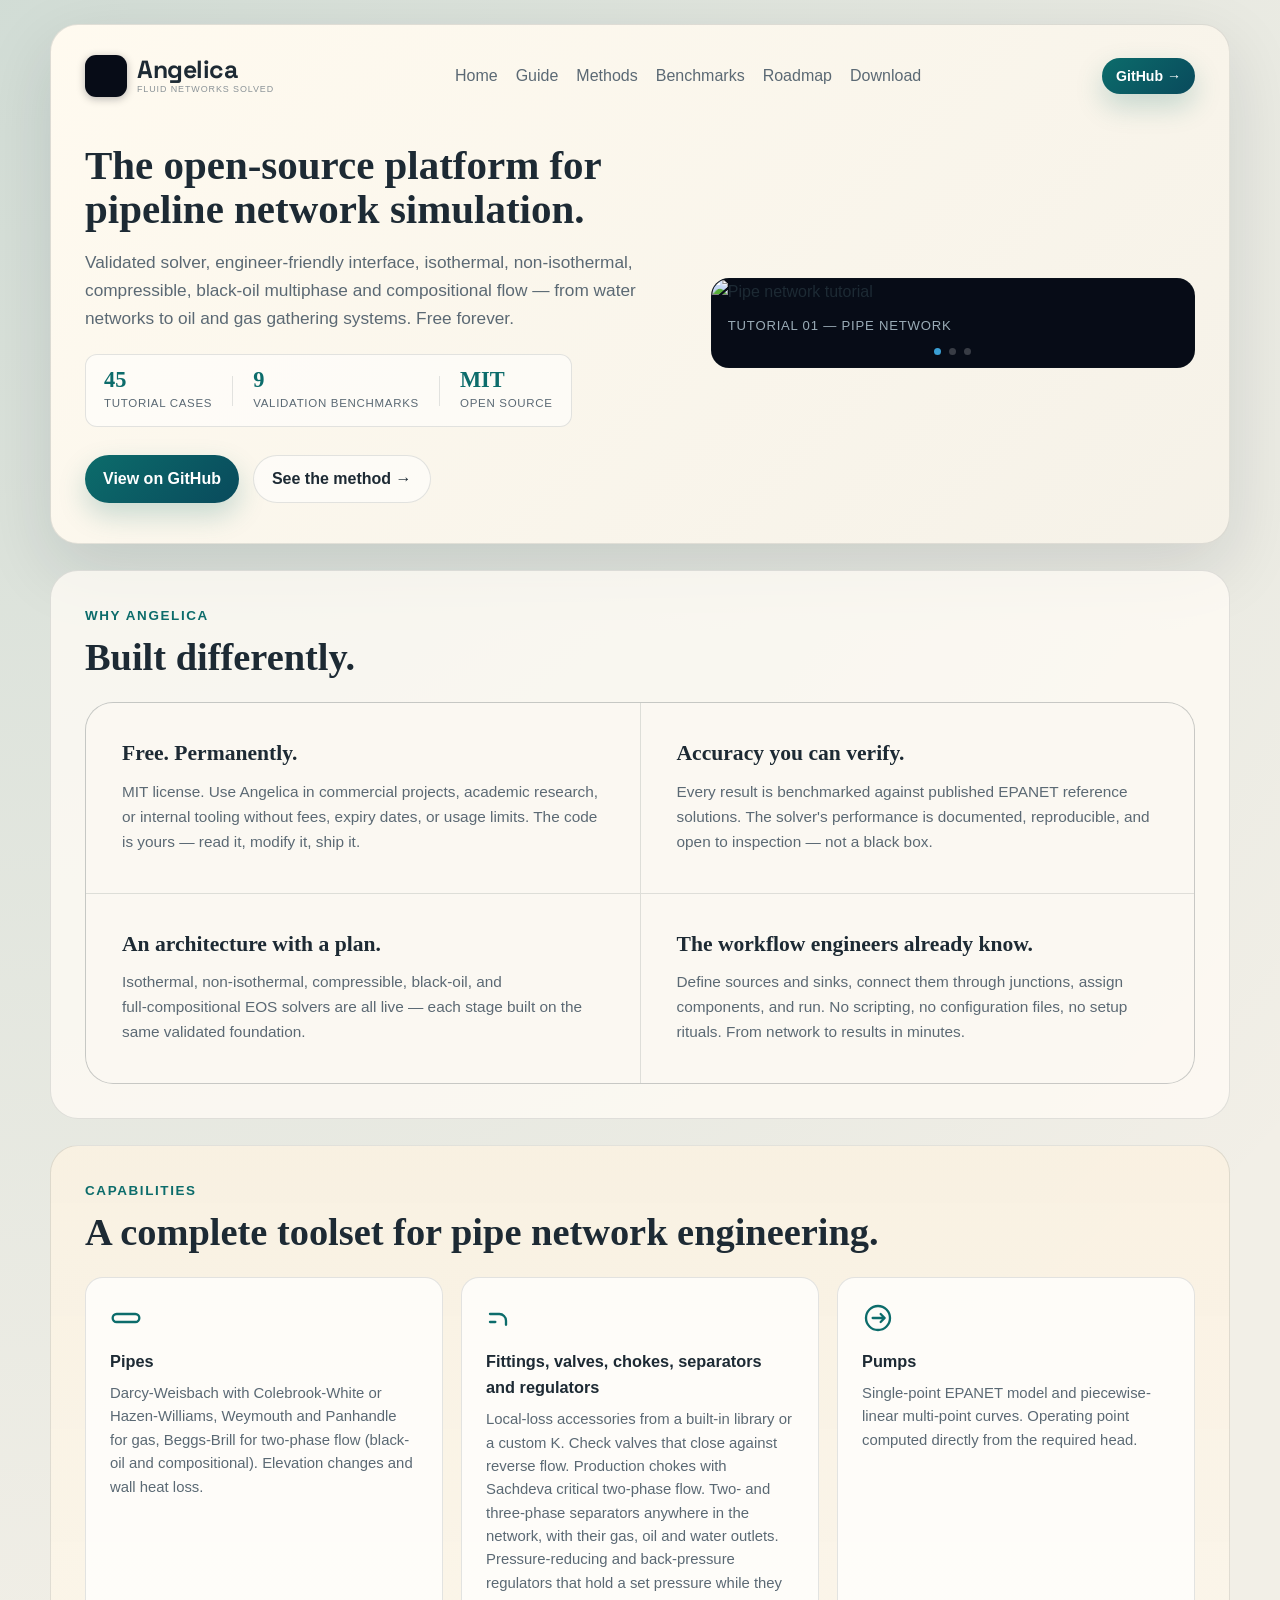
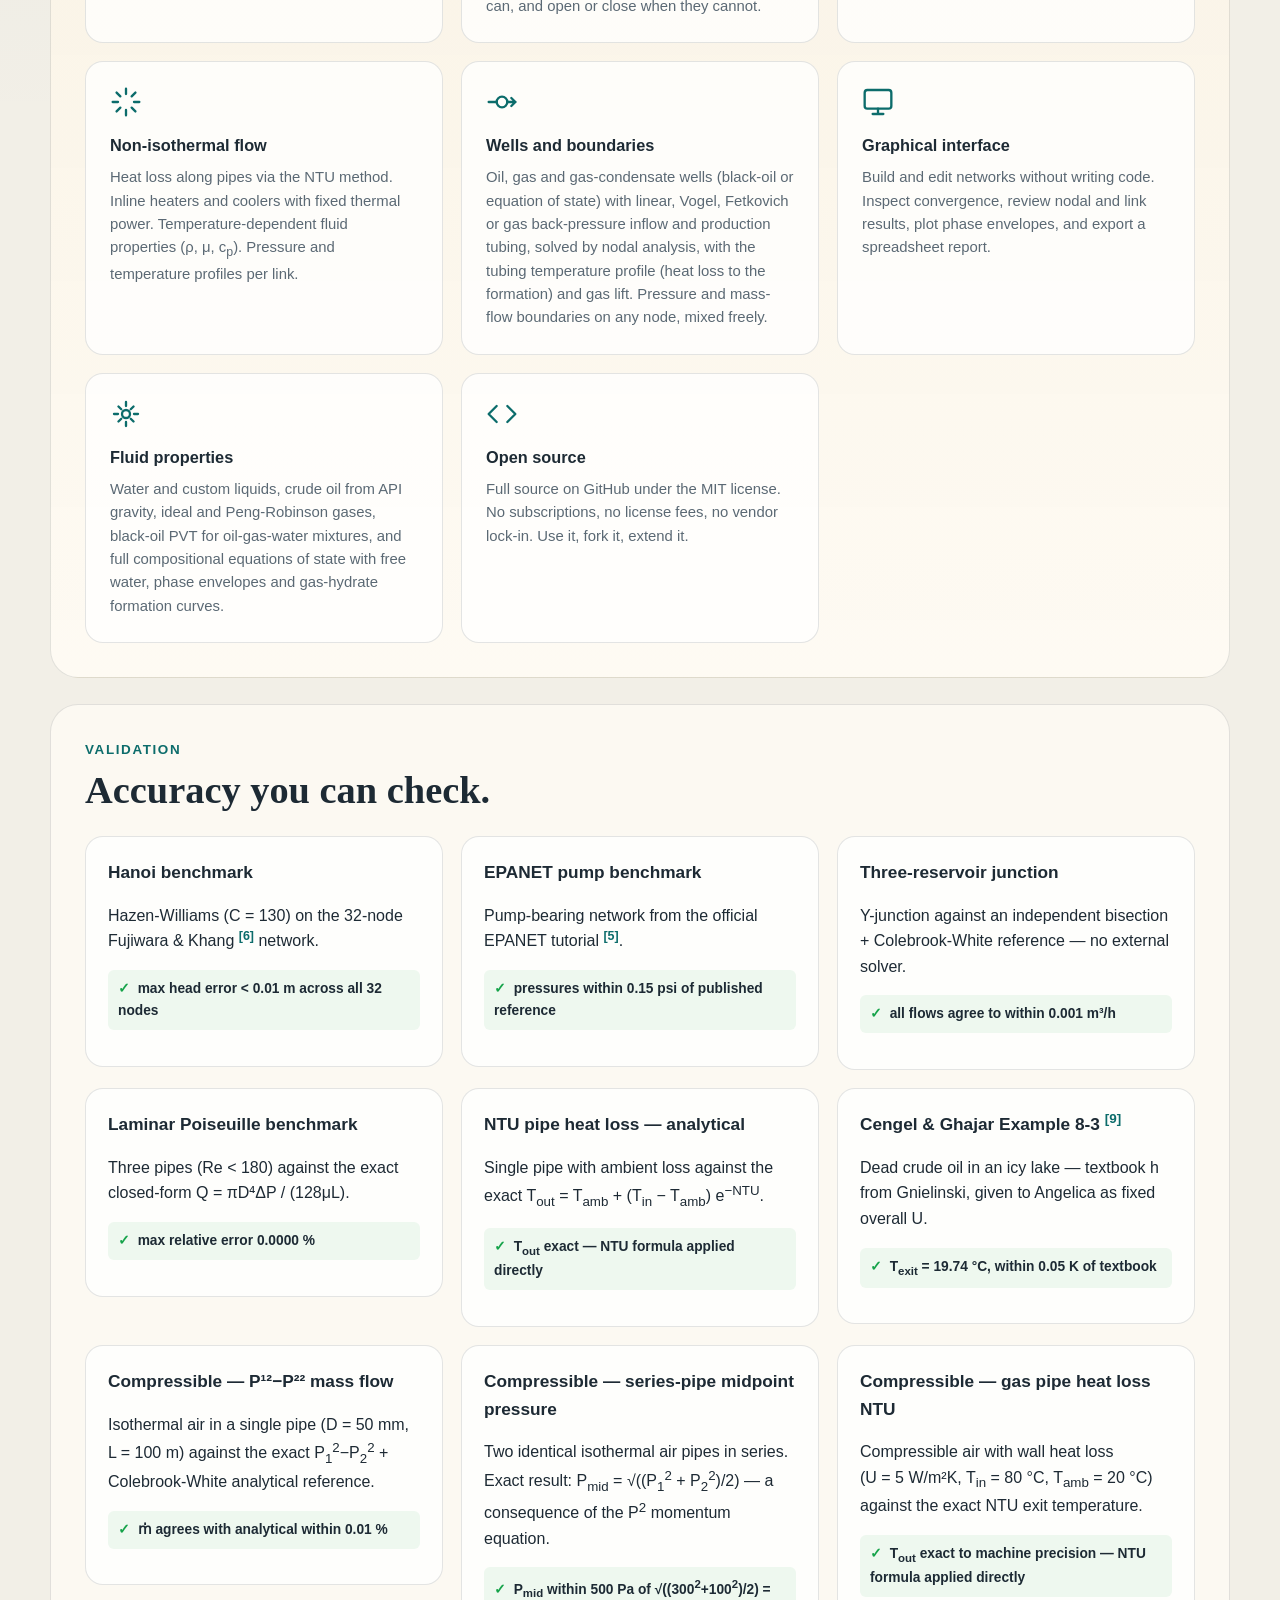
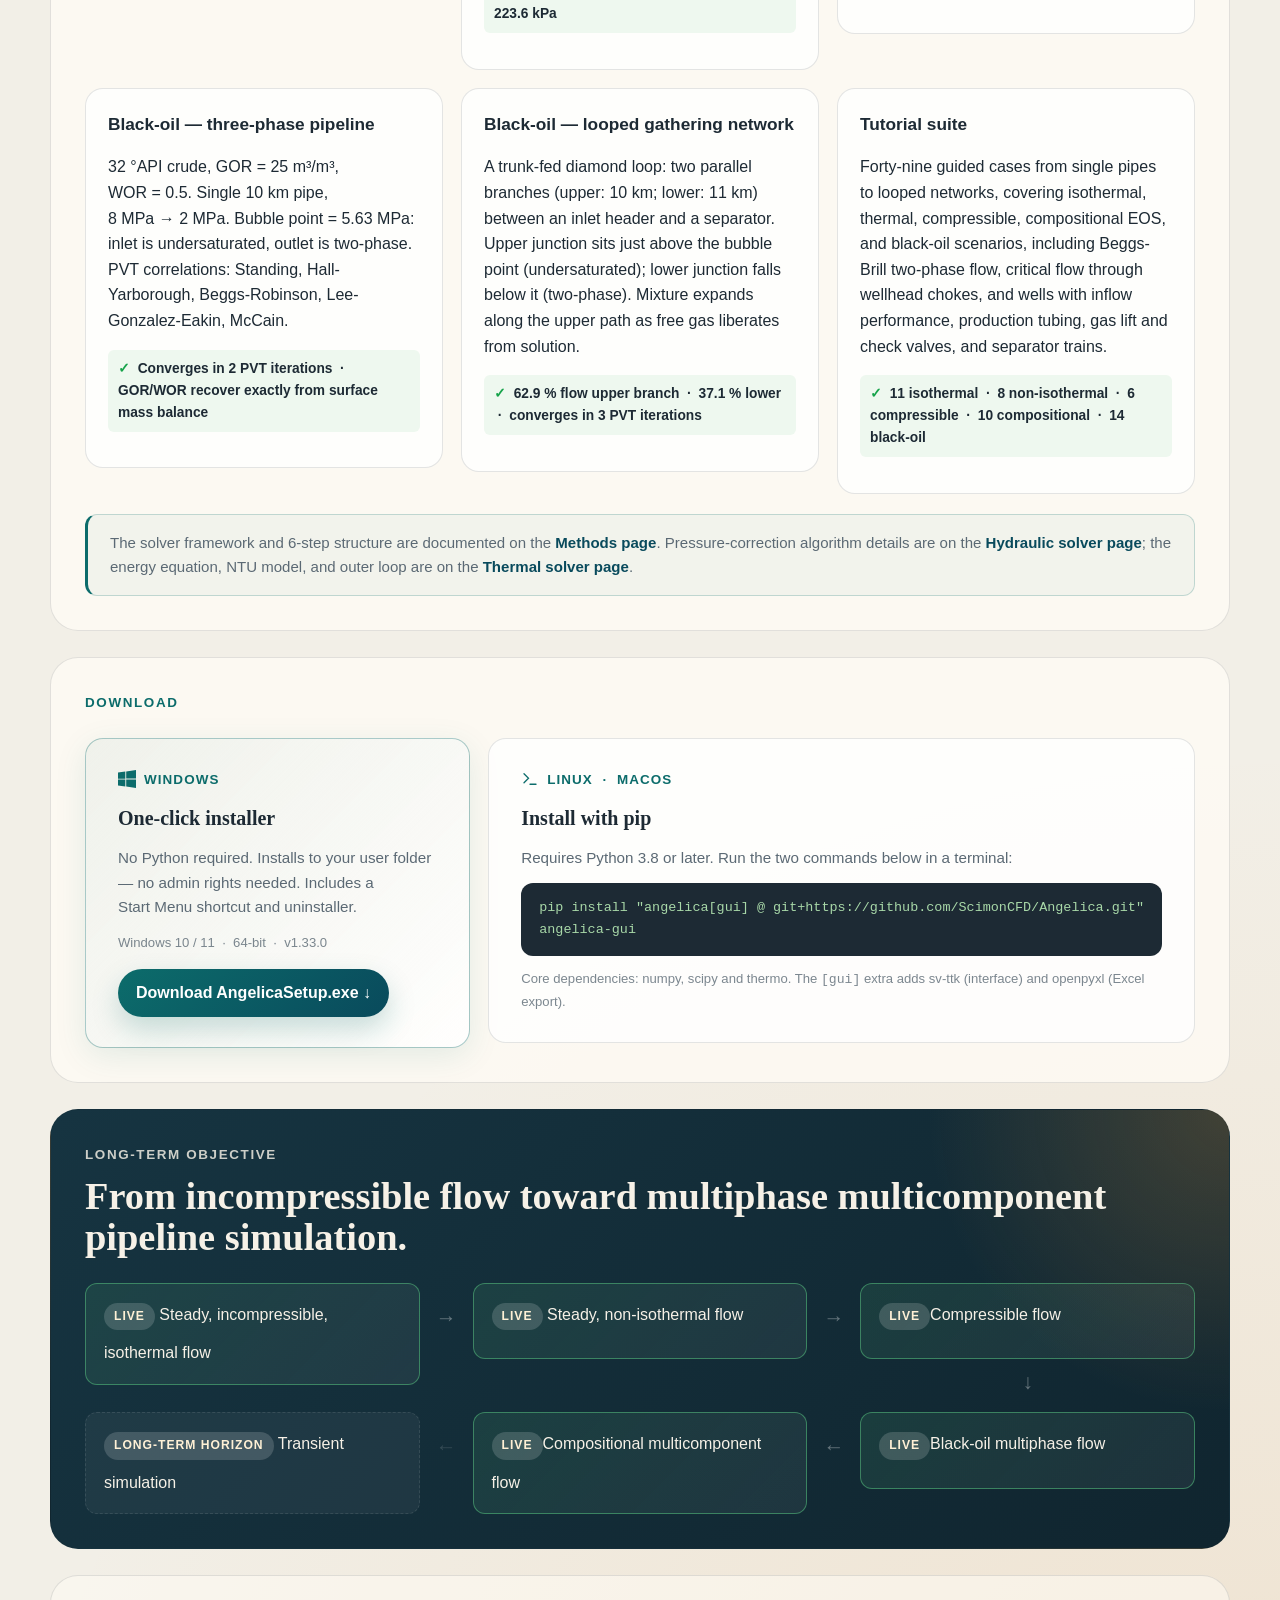
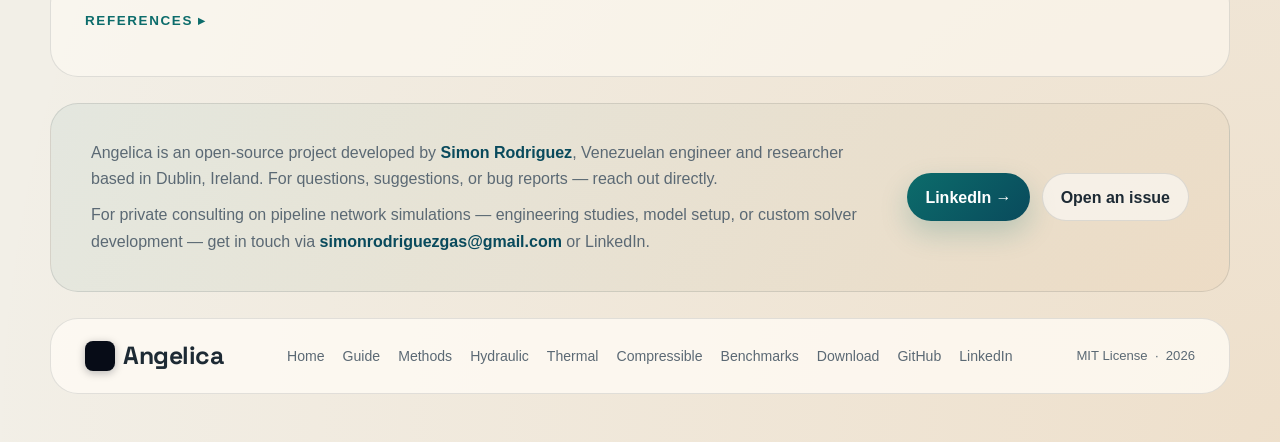
==== index.html @ 230f6773 "v1.33.0: line sizing and calibration factors in the guide; version" ====
<!DOCTYPE html>
<html lang="en">
  <head>
    <meta charset="UTF-8" />
    <meta name="viewport" content="width=device-width, initial-scale=1.0" />
    <title>Angelica — Pipeline Network Simulation</title>
    <meta
      name="description"
      content="Angelica is an open-source platform for pipeline network simulation. Isothermal, non-isothermal, compressible, black-oil, and compositional EOS solvers. Validated against analytical benchmarks. MIT licensed."
    />
    <meta property="og:type"        content="website" />
    <meta property="og:title"       content="Angelica — Pipeline Network Simulation" />
    <meta property="og:description" content="The open-source platform for pipeline network simulation. Validated solver, graphical interface, MIT licensed. No subscriptions. No lock-in." />
    <meta property="og:url"         content="https://scimonCFD.github.io/Angelica_website/" />
    <meta name="twitter:card"       content="summary_large_image" />
    <meta property="og:image"       content="https://scimonCFD.github.io/Angelica_website/assets/slide_pipe.svg" />
    <link rel="preconnect" href="https://fonts.googleapis.com" />
    <link rel="preconnect" href="https://fonts.gstatic.com" crossorigin />
    <link href="https://fonts.googleapis.com/css2?family=Space+Grotesk:wght@700&display=swap" rel="stylesheet" />
    <link rel="canonical" href="https://scimonCFD.github.io/Angelica_website/" />
    <link rel="stylesheet" href="styles.css?v=17" />
    <link rel="icon" href="assets/logomark.svg" type="image/svg+xml" />
    <script type="application/ld+json">
    {
      "@context": "https://schema.org",
      "@type": "SoftwareApplication",
      "name": "Angelica",
      "description": "Open-source platform for steady pipe network simulation. Isothermal, non-isothermal, compressible, black-oil, and compositional EOS solvers. Graphical interface, validated against analytical benchmarks, MIT licensed.",
      "url": "https://scimonCFD.github.io/Angelica_website/",
      "downloadUrl": "https://github.com/ScimonCFD/Angelica/releases/latest",
      "applicationCategory": "EngineeringApplication",
      "operatingSystem": "Windows, Linux, macOS",
      "softwareVersion": "1.33.0",
      "license": "https://opensource.org/licenses/MIT",
      "author": {
        "@type": "Person",
        "name": "Simon Rodriguez",
        "url": "https://www.linkedin.com/in/simonrodriguezl"
      }
    }
    </script>
  </head>
  <body>
    <div class="page-shell">

      <header class="hero">
        <nav class="topbar">
          <a class="brand" href="#">
            <span class="brand-icon">
              <img src="assets/logomark.svg" alt="" class="brand-mark" />
            </span>
            <span class="brand-lockup">
              <span class="brand-name">Angelica</span>
              <span class="brand-tagline">Fluid networks solved</span>
            </span>
          </a>
          <div class="toplinks">
            <a href="index.html">Home</a>
            <a href="guide.html">Guide</a>
            <a href="methods.html">Methods</a>
            <a href="#benchmarks">Benchmarks</a>
            <a href="#roadmap">Roadmap</a>
            <a href="#download">Download</a>
          </div>
          <a class="button primary small" href="https://github.com/ScimonCFD/Angelica" target="_blank" rel="noreferrer">GitHub &rarr;</a>
        </nav>

        <div class="hero-grid">
          <div class="hero-copy">
            <h1>The open&#8209;source platform for pipeline network simulation.</h1>
            <p class="hero-text">
              Validated solver, engineer&#8209;friendly interface, isothermal,
              non&#8209;isothermal, compressible, black&#8209;oil multiphase and
              compositional flow — from water networks to oil and gas gathering
              systems. Free forever.
            </p>

            <div class="stat-row">
              <div class="stat">
                <span class="stat-value">45</span>
                <span class="stat-label">Tutorial cases</span>
              </div>
              <div class="stat-divider"></div>
              <div class="stat">
                <span class="stat-value">9</span>
                <span class="stat-label">Validation benchmarks</span>
              </div>
              <div class="stat-divider"></div>
              <div class="stat">
                <span class="stat-value">MIT</span>
                <span class="stat-label">Open source</span>
              </div>
            </div>

            <div class="hero-actions">
              <a class="button primary" href="https://github.com/ScimonCFD/Angelica" target="_blank" rel="noreferrer">
                View on GitHub
              </a>
              <a class="button secondary" href="methods.html">See the method &rarr;</a>
            </div>
          </div>

          <div class="hero-panel">
            <div class="slider" id="hero-slider">
              <div class="slide active">
                <img src="assets/slide_pipe.svg" class="slide-img" alt="Pipe network tutorial" />
                <p class="slide-caption">Tutorial 01 &mdash; Pipe network</p>
              </div>
              <div class="slide">
                <img src="assets/slide_hanoi.svg" class="slide-img" alt="Hanoi benchmark" />
                <p class="slide-caption">Benchmark &mdash; Hanoi network (32 nodes)</p>
              </div>
              <div class="slide">
                <img src="assets/slide_pump.svg" class="slide-img" alt="EPANET pump benchmark" />
                <p class="slide-caption">Benchmark &mdash; EPANET pump network</p>
              </div>
              <div class="slider-dots">
                <button class="dot active" data-slide="0"></button>
                <button class="dot" data-slide="1"></button>
                <button class="dot" data-slide="2"></button>
              </div>
            </div>
          </div>
        </div>
      </header>

      <main>

        <!-- WHY ANGELICA -->
        <section id="why" class="section">
          <div class="section-head">
            <p class="eyebrow">Why Angelica</p>
            <h2>Built differently.</h2>
          </div>
          <div class="value-grid">

            <div class="value-card">
              <h3>Free. Permanently.</h3>
              <p>MIT license. Use Angelica in commercial projects, academic research,
                or internal tooling without fees, expiry dates, or usage limits.
                The code is yours — read it, modify it, ship it.</p>
            </div>

            <div class="value-card">
              <h3>Accuracy you can verify.</h3>
              <p>Every result is benchmarked against published EPANET reference
                solutions. The solver's performance is documented, reproducible,
                and open to inspection — not a black box.</p>
            </div>

            <div class="value-card">
              <h3>An architecture with a plan.</h3>
              <p>Isothermal, non&#8209;isothermal, compressible, black&#8209;oil, and
                full&#8209;compositional EOS solvers are all live — each stage built
                on the same validated foundation.</p>
            </div>

            <div class="value-card">
              <h3>The workflow engineers already know.</h3>
              <p>Define sources and sinks, connect them through junctions, assign
                components, and run. No scripting, no configuration files, no
                setup rituals. From network to results in minutes.</p>
            </div>

          </div>
        </section>

        <!-- CAPABILITIES -->
        <section id="capabilities" class="section accent">
          <div class="section-head">
            <p class="eyebrow">Capabilities</p>
            <h2>A complete toolset for pipe network engineering.</h2>
          </div>
          <div class="cap-grid">

            <article class="cap-card">
              <div class="cap-icon">
                <svg viewBox="0 0 24 24" fill="none" stroke="currentColor" stroke-width="1.75" stroke-linecap="round">
                  <rect x="2" y="9" width="20" height="6" rx="3"/>
                </svg>
              </div>
              <h3>Pipes</h3>
              <p>Darcy-Weisbach with Colebrook-White or Hazen-Williams, Weymouth and Panhandle for gas, Beggs-Brill for two-phase flow (black-oil and compositional). Elevation changes and wall heat loss.</p>
            </article>

            <article class="cap-card">
              <div class="cap-icon">
                <svg viewBox="0 0 24 24" fill="none" stroke="currentColor" stroke-width="1.75" stroke-linecap="round">
                  <path d="M3 9h7a5 5 0 0 1 5 5v3"/>
                  <path d="M3 15h4"/>
                </svg>
              </div>
              <h3>Fittings, valves, chokes, separators and regulators</h3>
              <p>Local-loss accessories from a built-in library or a custom K. Check valves that close against reverse flow. Production chokes with Sachdeva critical two-phase flow. Two- and three-phase separators anywhere in the network, with their gas, oil and water outlets. Pressure-reducing and back-pressure regulators that hold a set pressure while they can, and open or close when they cannot.</p>
            </article>

            <article class="cap-card">
              <div class="cap-icon">
                <svg viewBox="0 0 24 24" fill="none" stroke="currentColor" stroke-width="1.75" stroke-linecap="round" stroke-linejoin="round">
                  <circle cx="12" cy="12" r="9"/>
                  <path d="M8 12h8M14 9l3 3-3 3"/>
                </svg>
              </div>
              <h3>Pumps</h3>
              <p>Single-point EPANET model and piecewise-linear multi-point curves. Operating point computed directly from the required head.</p>
            </article>

            <article class="cap-card">
              <div class="cap-icon">
                <svg viewBox="0 0 24 24" fill="none" stroke="currentColor" stroke-width="1.75" stroke-linecap="round" stroke-linejoin="round">
                  <path d="M12 2v4M12 18v4M4.93 4.93l2.83 2.83M16.24 16.24l2.83 2.83M2 12h4M18 12h4M4.93 19.07l2.83-2.83M16.24 7.76l2.83-2.83"/>
                </svg>
              </div>
              <h3>Non-isothermal flow</h3>
              <p>Heat loss along pipes via the NTU method. Inline heaters and coolers with fixed thermal power. Temperature-dependent fluid properties (ρ, μ, c<sub>p</sub>). Pressure and temperature profiles per link.</p>
            </article>

            <article class="cap-card">
              <div class="cap-icon">
                <svg viewBox="0 0 24 24" fill="none" stroke="currentColor" stroke-width="1.75" stroke-linecap="round">
                  <circle cx="12" cy="12" r="4"/>
                  <path d="M2 12h6M16 12h6M19 9l3 3-3 3"/>
                </svg>
              </div>
              <h3>Wells and boundaries</h3>
              <p>Oil, gas and gas-condensate wells (black-oil or equation of state) with linear, Vogel, Fetkovich or gas back-pressure inflow and production tubing, solved by nodal analysis, with the tubing temperature profile (heat loss to the formation) and gas lift. Pressure and mass-flow boundaries on any node, mixed freely.</p>
            </article>

            <article class="cap-card">
              <div class="cap-icon">
                <svg viewBox="0 0 24 24" fill="none" stroke="currentColor" stroke-width="1.75" stroke-linecap="round">
                  <rect x="2" y="3" width="20" height="14" rx="2"/>
                  <path d="M8 21h8M12 17v4"/>
                </svg>
              </div>
              <h3>Graphical interface</h3>
              <p>Build and edit networks without writing code. Inspect convergence, review nodal and link results, plot phase envelopes, and export a spreadsheet report.</p>
            </article>

            <article class="cap-card">
              <div class="cap-icon">
                <svg viewBox="0 0 24 24" fill="none" stroke="currentColor" stroke-width="1.75" stroke-linecap="round" stroke-linejoin="round">
                  <circle cx="12" cy="12" r="3"/>
                  <path d="M3 12h3M18 12h3M12 3v3M12 18v3"/>
                  <path d="M6.34 6.34l2.12 2.12M15.54 15.54l2.12 2.12M6.34 17.66l2.12-2.12M15.54 8.46l2.12-2.12"/>
                </svg>
              </div>
              <h3>Fluid properties</h3>
              <p>Water and custom liquids, crude oil from API gravity, ideal and Peng-Robinson gases, black-oil PVT for oil-gas-water mixtures, and full compositional equations of state with free water, phase envelopes and gas-hydrate formation curves.</p>
            </article>

            <article class="cap-card">
              <div class="cap-icon">
                <svg viewBox="0 0 24 24" fill="none" stroke="currentColor" stroke-width="1.75" stroke-linecap="round" stroke-linejoin="round">
                  <polyline points="16 18 22 12 16 6"/>
                  <polyline points="8 6 2 12 8 18"/>
                </svg>
              </div>
              <h3>Open source</h3>
              <p>Full source on GitHub under the MIT license. No subscriptions, no license fees, no vendor lock-in. Use it, fork it, extend it.</p>
            </article>

          </div>
        </section>

        <!-- BENCHMARKS -->
        <section id="benchmarks" class="section">
          <div class="section-head">
            <p class="eyebrow">Validation</p>
            <h2>Accuracy you can check.</h2>
          </div>
          <div class="cards">
            <article class="info-card">
              <h3>Hanoi benchmark</h3>
              <p>Hazen-Williams (C&nbsp;=&nbsp;130) on the 32-node Fujiwara &amp; Khang <a href="#ref-6" class="cite">[6]</a> network.</p>
              <p class="bench-result">max head error &lt; 0.01 m across all 32 nodes</p>
            </article>
            <article class="info-card">
              <h3>EPANET pump benchmark</h3>
              <p>Pump-bearing network from the official EPANET tutorial <a href="#ref-5" class="cite">[5]</a>.</p>
              <p class="bench-result">pressures within 0.15 psi of published reference</p>
            </article>
            <article class="info-card">
              <h3>Three-reservoir junction</h3>
              <p>Y-junction against an independent bisection + Colebrook-White reference — no external solver.</p>
              <p class="bench-result">all flows agree to within 0.001 m&sup3;/h</p>
            </article>
            <article class="info-card">
              <h3>Laminar Poiseuille benchmark</h3>
              <p>Three pipes (Re &lt; 180) against the exact closed-form Q = &pi;D&#8308;&Delta;P / (128&mu;L).</p>
              <p class="bench-result">max relative error 0.0000 %</p>
            </article>
            <article class="info-card">
              <h3>NTU pipe heat loss &mdash; analytical</h3>
              <p>Single pipe with ambient loss against the exact T<sub>out</sub> = T<sub>amb</sub> + (T<sub>in</sub> &minus; T<sub>amb</sub>) e<sup>&minus;NTU</sup>.</p>
              <p class="bench-result">T<sub>out</sub> exact &mdash; NTU formula applied directly</p>
            </article>
            <article class="info-card">
              <h3>Cengel &amp; Ghajar Example 8-3 <a href="#ref-9" class="cite">[9]</a></h3>
              <p>Dead crude oil in an icy lake — textbook h from Gnielinski, given to Angelica as fixed overall U.</p>
              <p class="bench-result">T<sub>exit</sub> = 19.74 &deg;C, within 0.05 K of textbook</p>
            </article>
            <article class="info-card">
              <h3>Compressible &mdash; P&sup1;&sup2;&minus;P&sup2;&sup2; mass flow</h3>
              <p>Isothermal air in a single pipe (D&nbsp;=&nbsp;50&nbsp;mm, L&nbsp;=&nbsp;100&nbsp;m) against the exact P<sub>1</sub><sup>2</sup>&minus;P<sub>2</sub><sup>2</sup> + Colebrook-White analytical reference.</p>
              <p class="bench-result">ṁ agrees with analytical within 0.01 %</p>
            </article>
            <article class="info-card">
              <h3>Compressible &mdash; series-pipe midpoint pressure</h3>
              <p>Two identical isothermal air pipes in series. Exact result: P<sub>mid</sub>&nbsp;=&nbsp;&radic;((P<sub>1</sub><sup>2</sup>&nbsp;+&nbsp;P<sub>2</sub><sup>2</sup>)/2) — a consequence of the P<sup>2</sup> momentum equation.</p>
              <p class="bench-result">P<sub>mid</sub> within 500 Pa of &radic;((300<sup>2</sup>+100<sup>2</sup>)/2) = 223.6&nbsp;kPa</p>
            </article>
            <article class="info-card">
              <h3>Compressible &mdash; gas pipe heat loss NTU</h3>
              <p>Compressible air with wall heat loss (U&nbsp;=&nbsp;5&nbsp;W/m&sup2;K, T<sub>in</sub>&nbsp;=&nbsp;80&nbsp;&deg;C, T<sub>amb</sub>&nbsp;=&nbsp;20&nbsp;&deg;C) against the exact NTU exit temperature.</p>
              <p class="bench-result">T<sub>out</sub> exact to machine precision &mdash; NTU formula applied directly</p>
            </article>
            <article class="info-card">
              <h3>Black-oil &mdash; three-phase pipeline</h3>
              <p>32&nbsp;&deg;API crude, GOR&nbsp;=&nbsp;25&nbsp;m&sup3;/m&sup3;, WOR&nbsp;=&nbsp;0.5. Single 10&nbsp;km pipe, 8&nbsp;MPa&nbsp;&rarr;&nbsp;2&nbsp;MPa.
                Bubble point&nbsp;=&nbsp;5.63&nbsp;MPa: inlet is undersaturated, outlet is two-phase.
                PVT correlations: Standing, Hall-Yarborough, Beggs-Robinson, Lee-Gonzalez-Eakin, McCain.</p>
              <p class="bench-result">Converges in 2 PVT iterations &nbsp;&middot;&nbsp; GOR/WOR recover exactly from surface mass balance</p>
            </article>
            <article class="info-card">
              <h3>Black-oil &mdash; looped gathering network</h3>
              <p>A trunk-fed diamond loop: two parallel branches (upper: 10&nbsp;km; lower: 11&nbsp;km) between an inlet header and a separator.
                Upper junction sits just above the bubble point (undersaturated);
                lower junction falls below it (two-phase). Mixture expands along the upper path
                as free gas liberates from solution.</p>
              <p class="bench-result">62.9&nbsp;% flow upper branch &nbsp;&middot;&nbsp; 37.1&nbsp;% lower &nbsp;&middot;&nbsp; converges in 3 PVT iterations</p>
            </article>
            <article class="info-card">
              <h3>Tutorial suite</h3>
              <p>Forty-nine guided cases from single pipes to looped networks, covering isothermal, thermal, compressible, compositional EOS, and black-oil scenarios, including Beggs-Brill two-phase flow, critical flow through wellhead chokes, and wells with inflow performance, production tubing, gas lift and check valves, and separator trains.</p>
              <p class="bench-result">11 isothermal &nbsp;&middot;&nbsp; 8 non-isothermal &nbsp;&middot;&nbsp; 6 compressible &nbsp;&middot;&nbsp; 10 compositional &nbsp;&middot;&nbsp; 14 black-oil</p>
            </article>
          </div>
          <div class="methods-callout">
            <p>The solver framework and 6-step structure are documented on the <a href="methods.html">Methods page</a>.
              Pressure-correction algorithm details are on the <a href="hydraulic.html">Hydraulic solver page</a>;
              the energy equation, NTU model, and outer loop are on the <a href="thermal.html">Thermal solver page</a>.</p>
          </div>
        </section>

        <!-- DOWNLOAD -->
        <section id="download" class="section">
          <div class="section-head">
            <p class="eyebrow">Download</p>
          </div>
          <div class="download-grid">

            <div class="download-card download-card--featured">
              <div class="download-os-label">
                <svg class="download-os-icon" viewBox="0 0 24 24" fill="currentColor" aria-hidden="true">
                  <path d="M0 3.449L9.75 2.1v9.451H0m10.949-9.602L24 0v11.4H10.949M0 12.6h9.75v9.451L0 20.699M10.949 12.6H24V24l-13.051-1.85"/>
                </svg>
                Windows
              </div>
              <h3>One-click installer</h3>
              <p>No Python required. Installs to your user folder — no admin rights needed. Includes a Start&nbsp;Menu shortcut and uninstaller.</p>
              <p class="download-meta">Windows 10 / 11 &nbsp;&middot;&nbsp; 64-bit &nbsp;&middot;&nbsp; v1.33.0</p>
              <a class="button primary download-btn"
                 href="https://github.com/ScimonCFD/Angelica/releases/latest/download/AngelicaSetup.exe"
                 target="_blank" rel="noreferrer">
                Download AngelicaSetup.exe &darr;
              </a>
            </div>

            <div class="download-card">
              <div class="download-os-label">
                <svg class="download-os-icon" viewBox="0 0 24 24" fill="none" stroke="currentColor" stroke-width="1.75" stroke-linecap="round" aria-hidden="true">
                  <polyline points="4 17 10 11 4 5"/>
                  <line x1="12" y1="19" x2="20" y2="19"/>
                </svg>
                Linux &nbsp;&middot;&nbsp; macOS
              </div>
              <h3>Install with pip</h3>
              <p>Requires Python&nbsp;3.8 or later. Run the two commands below in a terminal:</p>
              <pre class="download-code">pip install "angelica[gui] @ git+https://github.com/ScimonCFD/Angelica.git"
angelica-gui</pre>
              <p class="download-meta">
                Core dependencies: numpy, scipy and thermo. The <code>[gui]</code> extra adds sv&#8209;ttk (interface) and openpyxl (Excel export).
              </p>
            </div>

          </div>
        </section>

        <!-- ROADMAP -->
        <section id="roadmap" class="section dark">
          <div class="section-head">
            <p class="eyebrow">Long-term objective</p>
            <h2>From incompressible flow toward multiphase multicomponent pipeline simulation.</h2>
          </div>
          <div class="roadmap-grid">

            <!-- Row 1 -->
            <div class="roadmap-item live" style="grid-column:1;grid-row:1">
              <span class="roadmap-tag">Live</span>
              Steady, incompressible, isothermal flow
            </div>
            <div class="roadmap-arrow" style="grid-column:2;grid-row:1">&#8594;</div>
            <div class="roadmap-item live" style="grid-column:3;grid-row:1">
              <span class="roadmap-tag">Live</span>
              Steady, non-isothermal flow
            </div>
            <div class="roadmap-arrow" style="grid-column:4;grid-row:1">&#8594;</div>
            <div class="roadmap-col5" style="grid-column:5;grid-row:1">
              <div class="roadmap-item live"><span class="roadmap-tag">Live</span>Compressible flow</div>
              <div class="roadmap-arrow roadmap-arrow--vert" style="text-align:center">&#8595;</div>
            </div>

            <!-- Row 2 -->
            <div class="roadmap-item live" style="grid-column:5;grid-row:2"><span class="roadmap-tag">Live</span>Black-oil multiphase flow</div>
            <div class="roadmap-arrow" style="grid-column:4;grid-row:2">&#8592;</div>
            <div class="roadmap-item live" style="grid-column:3;grid-row:2"><span class="roadmap-tag">Live</span>Compositional multicomponent flow</div>
            <div class="roadmap-arrow roadmap-arrow--faint" style="grid-column:2;grid-row:2">&#8592;</div>
            <div class="roadmap-item horizon" style="grid-column:1;grid-row:2">
              <span class="roadmap-tag roadmap-tag--horizon">Long-term horizon</span>
              Transient simulation
            </div>

          </div>
        </section>

      </main>

      <div id="references-root"></div>

      <section class="author-strip">
        <div class="author-inner">
          <div class="author-text">
            <p class="author-bio">Angelica is an open&#8209;source project developed by
              <a href="https://www.linkedin.com/in/simonrodriguezl" target="_blank" rel="noreferrer">Simon Rodriguez</a>,
              Venezuelan engineer and researcher based in Dublin, Ireland.
              For questions, suggestions, or bug reports — reach out directly.</p>
            <p class="author-bio" style="margin-top:0.6rem;">
              For private consulting on pipeline network simulations — engineering studies, model setup,
              or custom solver development — get in touch via
              <a href="mailto:simonrodriguezgas@gmail.com">simonrodriguezgas@gmail.com</a>
              or LinkedIn.
            </p>
          </div>
          <div class="author-actions">
            <a class="button primary" href="https://www.linkedin.com/in/simonrodriguezl" target="_blank" rel="noreferrer">LinkedIn &rarr;</a>
            <a class="button secondary" href="https://github.com/ScimonCFD/Angelica/issues" target="_blank" rel="noreferrer">Open an issue</a>
          </div>
        </div>
      </section>

      <footer class="site-footer">
        <div class="footer-brand">
          <span class="brand-icon brand-icon--sm">
            <img src="assets/logomark.svg" alt="" class="brand-mark footer-mark" />
          </span>
          <span class="brand-name brand-name--sm">Angelica</span>
        </div>
        <nav class="footer-links">
          <a href="index.html">Home</a>
          <a href="guide.html">Guide</a>
          <a href="methods.html">Methods</a>
          <a href="hydraulic.html">Hydraulic</a>
          <a href="thermal.html">Thermal</a>
          <a href="compressible.html">Compressible</a>
          <a href="#benchmarks">Benchmarks</a>
          <a href="#download">Download</a>
          <a href="https://github.com/ScimonCFD/Angelica" target="_blank" rel="noreferrer">GitHub</a>
          <a href="https://www.linkedin.com/in/simonrodriguezl" target="_blank" rel="noreferrer">LinkedIn</a>
        </nav>
        <p class="footer-copy">MIT License &nbsp;&middot;&nbsp; 2026</p>
      </footer>

    </div>

    <script>
      let current = 0;
      const slider = document.getElementById('hero-slider');
      const slides = slider.querySelectorAll('.slide');
      const dots   = slider.querySelectorAll('.dot');
      function showSlide(n) {
        slides.forEach((s, i) => {
          if (i === n) {
            s.style.display = 'flex';
            s.style.animation = 'none';
            void s.offsetWidth;
            s.style.animation = 'slideFadeIn 0.35s ease';
          } else {
            s.style.display = 'none';
          }
        });
        dots.forEach((d, i) => d.classList.toggle('active', i === n));
        current = n;
      }
      dots.forEach(d => d.addEventListener('click', () => showSlide(+d.dataset.slide)));
      showSlide(0);
      setInterval(() => showSlide((current + 1) % slides.length), 4000);

      // Scroll reveal
      if ('IntersectionObserver' in window &&
          !window.matchMedia('(prefers-reduced-motion: reduce)').matches) {
        const revealTargets = document.querySelectorAll(
          '.value-card, .cap-card, .info-card, .roadmap-item, .section-head'
        );
        const obs = new IntersectionObserver(
          entries => entries.forEach(e => {
            if (e.isIntersecting) { e.target.classList.add('revealed'); obs.unobserve(e.target); }
          }),
          { threshold: 0.1 }
        );
        revealTargets.forEach((el, i) => {
          el.classList.add('reveal');
          el.style.transitionDelay = (i % 4) * 60 + 'ms';
          obs.observe(el);
        });
      }
    </script>
    <script src="assets/references.js"></script>
    <script data-goatcounter="https://angelica-sim.goatcounter.com/count"
            async src="//gc.zgo.at/count.js"></script>
  </body>
</html>
---- styles.css ----
:root {
  --bg: #f2efe7;
  --panel: #fffaf0;
  --ink: #1d2a34;
  --muted: #5b6974;
  --line: rgba(29, 42, 52, 0.12);
  --brand: #0c6c6b;
  --brand-deep: #094a5c;
  --accent: #d98f3b;
  --shadow: 0 24px 70px rgba(14, 26, 38, 0.12);
  --radius-lg: 28px;
  --radius-md: 18px;
  --radius-sm: 12px;
}

* {
  box-sizing: border-box;
}

html {
  scroll-behavior: smooth;
}

body {
  margin: 0;
  color: var(--ink);
  background:
    radial-gradient(circle at top left, rgba(12, 108, 107, 0.14), transparent 32%),
    radial-gradient(circle at bottom right, rgba(217, 143, 59, 0.16), transparent 24%),
    var(--bg);
  font-family: "Avenir Next", "Segoe UI", "Helvetica Neue", sans-serif;
  line-height: 1.6;
}

a {
  color: inherit;
  text-decoration: none;
}

.page-shell {
  width: min(1180px, calc(100% - 40px));
  margin: 24px auto 48px;
}

.hero {
  padding: 30px 34px 40px;
  border: 1px solid var(--line);
  border-radius: var(--radius-lg);
  background:
    linear-gradient(135deg, rgba(255, 250, 240, 0.96), rgba(245, 241, 232, 0.96)),
    var(--panel);
  box-shadow: var(--shadow);
}

/* Topbar: 3-item layout */
.topbar {
  display: flex;
  align-items: center;
  justify-content: space-between;
  gap: 24px;
  margin-bottom: 46px;
}

.brand {
  display: flex;
  align-items: center;
  gap: 10px;
}

.brand-icon {
  display: flex;
  align-items: center;
  justify-content: center;
  width: 42px;
  height: 42px;
  background: #070c17;
  border-radius: 11px;
  flex-shrink: 0;
  box-shadow: 0 2px 8px rgba(7, 12, 23, 0.28);
}

.brand-mark {
  height: 28px;
  width: auto;
}

.brand-icon--sm {
  width: 30px;
  height: 30px;
  border-radius: 8px;
}

.brand-name--sm {
  font-size: 1.05rem;
}

.brand-lockup {
  display: block;
}

.brand-name {
  display: block;
  font-family: "Space Grotesk", "Inter", "Segoe UI", sans-serif;
  font-size: 1.55rem;
  font-weight: 700;
  letter-spacing: -0.02em;
  color: var(--ink);
  line-height: 1;
}

.brand-tagline {
  display: block;
  font-size: 0.56rem;
  font-weight: 500;
  letter-spacing: 0.1em;
  text-transform: uppercase;
  color: var(--muted);
  opacity: 0.7;
  line-height: 1;
  margin-top: 3px;
}

.toplinks {
  display: flex;
  flex-wrap: wrap;
  gap: 18px;
  color: var(--muted);
}

.toplinks a:hover {
  color: var(--brand-deep);
}

.hero-grid {
  display: grid;
  grid-template-columns: 1.1fr 0.9fr;
  gap: 34px;
  align-items: center;
}

.eyebrow {
  margin: 0 0 10px;
  color: var(--brand);
  font-size: 0.84rem;
  font-weight: 700;
  letter-spacing: 0.12em;
  text-transform: uppercase;
}

.hero h1,
.section h2 {
  margin: 0;
  font-family: Georgia, "Times New Roman", serif;
  line-height: 1.08;
}

.hero h1 {
  font-size: clamp(1.8rem, 3.2vw, 3.4rem);
  max-width: 26ch;
}

.hero-text {
  max-width: 58ch;
  margin: 18px 0 0;
  font-size: 1.08rem;
  color: var(--muted);
}

.hero-actions {
  display: flex;
  flex-wrap: wrap;
  gap: 14px;
  margin-top: 28px;
}

.button {
  display: inline-flex;
  align-items: center;
  justify-content: center;
  min-height: 48px;
  padding: 0 18px;
  border-radius: 999px;
  font-weight: 700;
  transition: transform 140ms ease, box-shadow 140ms ease, background 140ms ease;
}

.button:hover {
  transform: translateY(-1px);
}

.button.primary {
  color: white;
  background: linear-gradient(135deg, var(--brand), var(--brand-deep));
  box-shadow: 0 12px 28px rgba(12, 108, 107, 0.22);
}

.button.secondary {
  border: 1px solid var(--line);
  background: rgba(255, 255, 255, 0.55);
}

/* Small button variant */
.button.small { min-height: 36px; padding: 0 14px; font-size: 0.88rem; }

.hero-panel {
  display: flex;
  justify-content: center;
}

/* Card hover lift */
.hero-card, .info-card, .step {
  border: 1px solid var(--line);
  border-radius: var(--radius-md);
  background: rgba(255, 255, 255, 0.74);
  transition: transform 160ms ease, box-shadow 160ms ease;
}

.info-card:hover, .step:hover {
  transform: translateY(-2px);
  box-shadow: 0 8px 28px rgba(14, 26, 38, 0.10);
}

.hero-card {
  width: 100%;
  padding: 26px;
}

.card-label {
  margin-bottom: 18px;
  color: var(--muted);
  font-size: 0.88rem;
  text-transform: uppercase;
  letter-spacing: 0.08em;
}

.feature-list {
  margin: 0;
  padding-left: 20px;
}

.feature-list li + li {
  margin-top: 8px;
}

.section {
  margin-top: 26px;
  padding: 34px;
  border: 1px solid var(--line);
  border-radius: var(--radius-lg);
  background: rgba(255, 252, 245, 0.78);
}

.section.accent {
  background: linear-gradient(180deg, rgba(249, 241, 225, 0.94), rgba(255, 251, 244, 0.9));
}

.section.dark {
  color: #f6f1e7;
  background:
    radial-gradient(circle at top right, rgba(217, 143, 59, 0.24), transparent 24%),
    linear-gradient(135deg, #163441, #10252f);
}

.section.dark .eyebrow,
.section.dark p {
  color: rgba(246, 241, 231, 0.82);
}

.section-head {
  margin-bottom: 24px;
}

.section h2 {
  font-size: clamp(1.75rem, 3vw, 3rem);
}

.two-column {
  display: grid;
  grid-template-columns: repeat(2, minmax(0, 1fr));
  gap: 26px;
}

.steps {
  display: grid;
  grid-template-columns: repeat(4, minmax(0, 1fr));
  gap: 18px;
}

.step,
.info-card {
  padding: 22px;
}

.step-number {
  display: inline-block;
  margin-bottom: 12px;
  color: var(--accent);
  font-weight: 800;
  letter-spacing: 0.08em;
}

.step h3,
.info-card h3 {
  margin: 0 0 10px;
  font-size: 1.08rem;
}

.card-link {
  margin-top: 14px;
  font-weight: 700;
  color: var(--brand-deep);
}

.cards {
  display: grid;
  grid-template-columns: repeat(3, minmax(0, 1fr));
  gap: 18px;
  align-items: start;
}

.bench-table {
  width: 100%;
  border-collapse: collapse;
  margin: 14px 0 8px;
  font-size: 0.82rem;
}

.bench-table th,
.bench-table td {
  padding: 5px 8px;
  text-align: right;
  border-bottom: 1px solid var(--line);
}

.bench-table th:first-child,
.bench-table td:first-child {
  text-align: left;
}

.bench-table thead th {
  font-size: 0.75rem;
  letter-spacing: 0.04em;
  text-transform: uppercase;
  color: var(--muted);
  border-bottom: 2px solid var(--line);
}

.bench-table tbody tr:last-child td {
  border-bottom: none;
}

.bench-note {
  margin: 0;
  font-size: 0.78rem;
  color: var(--muted);
  border-top: 1px solid var(--line);
  padding-top: 8px;
}

.bench-result {
  margin-top: 14px;
  padding: 8px 10px;
  background: rgba(22, 163, 74, 0.07);
  border-radius: 6px;
  font-size: 0.86rem;
  font-weight: 600;
  color: var(--ink);
}
.bench-result::before {
  content: '\2713\00a0\00a0';
  color: #16a34a;
}

.tutorial-case-list {
  margin: 10px 0 0;
  padding-left: 18px;
  font-size: 0.82rem;
  color: var(--muted);
  line-height: 1.55;
  display: flex;
  flex-direction: column;
  gap: 2px;
}

.cards.four-up {
  grid-template-columns: repeat(4, minmax(0, 1fr));
}

.compact-hero {
  padding-bottom: 28px;
}

.methods-hero .hero-copy h1 {
  max-width: none;
}

.workflow-figure {
  display: grid;
  grid-template-columns: 1fr auto 1fr;
  gap: 18px;
  align-items: start;
}

.workflow-column {
  display: flex;
  flex-direction: column;
  gap: 10px;
}

.workflow-label {
  color: var(--brand);
  font-size: 0.88rem;
  font-weight: 800;
  letter-spacing: 0.08em;
  text-transform: uppercase;
}

.workflow-box {
  padding: 18px;
  border: 1px solid var(--line);
  border-radius: var(--radius-md);
  background: rgba(255, 255, 255, 0.76);
}

.workflow-note {
  display: block;
  margin-top: 8px;
  color: var(--muted);
  font-size: 0.94rem;
}

.workflow-arrow {
  text-align: center;
  color: var(--accent);
  font-size: 1.15rem;
  font-weight: 800;
}

.workflow-divider {
  width: 1px;
  min-height: 100%;
  background: var(--line);
}

.roadmap-grid {
  display: grid;
  grid-template-columns: 1fr auto 1fr auto 1fr;
  grid-template-rows: auto auto;
  gap: 14px;
  align-items: start;
}

.roadmap-col5 {
  display: flex;
  flex-direction: column;
  gap: 6px;
}

.roadmap-arrow {
  color: rgba(255, 255, 255, 0.35);
  font-size: 1.3rem;
  text-align: center;
  padding: 18px 2px 0;
}

.roadmap-arrow--faint {
  opacity: 0.4;
}

.roadmap-arrow--vert {
  padding: 0;
}

.roadmap-item {
  padding: 18px;
  border: 1px solid rgba(255, 255, 255, 0.14);
  border-radius: var(--radius-sm);
  background: rgba(255, 255, 255, 0.05);
}

.roadmap-item.live {
  border-color: rgba(80, 180, 120, 0.6);
  background: linear-gradient(135deg, rgba(80, 180, 120, 0.14), rgba(255, 255, 255, 0.06));
}

.roadmap-item.current {
  border-color: rgba(217, 143, 59, 0.85);
  background: linear-gradient(135deg, rgba(217, 143, 59, 0.30), rgba(255, 255, 255, 0.10));
  box-shadow: 0 16px 36px rgba(217, 143, 59, 0.20);
}

.roadmap-item.future {
  opacity: 0.62;
}

.roadmap-item.horizon {
  opacity: 0.38;
  border-style: dashed;
  border-color: rgba(255, 255, 255, 0.1);
}

.roadmap-connector--faint {
  opacity: 0.35;
}

.roadmap-tag--horizon {
  background: rgba(255, 255, 255, 0.08);
  color: rgba(255, 241, 214, 0.6);
}

.roadmap-tag {
  display: inline-block;
  margin-bottom: 10px;
  padding: 4px 10px;
  border-radius: 999px;
  background: rgba(255, 255, 255, 0.16);
  color: #fff1d6;
  font-size: 0.76rem;
  font-weight: 800;
  letter-spacing: 0.08em;
  text-transform: uppercase;
}

.sub-nodes-row {
  display: flex;
  gap: 8px;
  justify-content: space-around;
}

.sub-node {
  flex: 1;
  padding: 5px 8px;
  border-radius: 6px;
  font-size: 0.76rem;
  text-align: center;
  border: 1px solid rgba(255, 255, 255, 0.2);
  background: rgba(255, 255, 255, 0.06);
  color: rgba(244, 232, 207, 0.75);
}

.sub-node.wip {
  border-style: dashed;
  border-color: rgba(255, 200, 80, 0.45);
  background: rgba(255, 180, 0, 0.06);
  color: rgba(244, 232, 207, 0.4);
  font-style: italic;
}

.sub-arrows-row {
  display: flex;
  justify-content: space-around;
  color: rgba(255, 255, 255, 0.28);
  font-size: 0.85rem;
  padding: 0 16px;
}

.section.compact {
  text-align: center;
}

.section.compact .section-head h2 {
  max-width: none;
}

.section.colophon {
  text-align: center;
  background: transparent;
  border-color: transparent;
  box-shadow: none;
  padding-top: 10px;
  padding-bottom: 10px;
}

.contact-note {
  max-width: 54ch;
  margin: 0 auto;
  color: var(--muted);
}

.contact-link {
  margin: 14px 0 0;
  font-weight: 700;
}

.contact-link a {
  color: var(--brand-deep);
}

/* Stat row */
.stat-row {
  display: flex;
  align-items: center;
  gap: 20px;
  margin: 22px 0;
  padding: 14px 18px;
  width: fit-content;
  background: rgba(255, 255, 255, 0.55);
  border: 1px solid var(--line);
  border-radius: var(--radius-sm);
}

.stat { display: flex; flex-direction: column; gap: 2px; }

.stat-value {
  font-family: Georgia, "Times New Roman", serif;
  font-size: 1.4rem;
  font-weight: 700;
  color: var(--brand);
  line-height: 1;
}

.stat-label {
  font-size: 0.72rem;
  color: var(--muted);
  letter-spacing: 0.06em;
  text-transform: uppercase;
}

.stat-divider { width: 1px; height: 30px; background: var(--line); flex-shrink: 0; }

/* Value grid (Why section) */
.value-grid {
  display: grid;
  grid-template-columns: repeat(2, minmax(0, 1fr));
  gap: 1px;
  background: var(--line);
  border: 1px solid var(--line);
  border-radius: var(--radius-lg);
  overflow: hidden;
}

.value-card {
  padding: 38px 36px;
  background: rgba(255, 252, 245, 0.88);
  transition: background 160ms ease;
}

.value-card:hover {
  background: rgba(255, 255, 255, 0.96);
}

.value-card h3 {
  margin: 0 0 14px;
  font-family: Georgia, "Times New Roman", serif;
  font-size: 1.35rem;
  font-weight: 700;
  line-height: 1.15;
}

.value-card p {
  margin: 0;
  color: var(--muted);
  font-size: 0.96rem;
  line-height: 1.62;
}

/* Capability grid */
.cap-grid {
  display: grid;
  grid-template-columns: repeat(3, minmax(0, 1fr));
  gap: 18px;
}

.cap-card {
  padding: 24px;
  border: 1px solid var(--line);
  border-radius: var(--radius-md);
  background: rgba(255, 255, 255, 0.74);
  transition: transform 160ms ease, box-shadow 160ms ease, border-color 160ms ease;
}

.cap-card:hover {
  transform: translateY(-2px);
  box-shadow: 0 8px 28px rgba(14, 26, 38, 0.10);
  border-color: rgba(12, 108, 107, 0.35);
}

.cap-icon { width: 32px; height: 32px; color: var(--brand); margin-bottom: 14px; }
.cap-icon svg { width: 32px; height: 32px; }
.cap-card h3 { margin: 0 0 8px; font-size: 1.02rem; }
.cap-card p { margin: 0; color: var(--muted); font-size: 0.93rem; line-height: 1.57; }

/* Download section */
.download-grid {
  display: grid;
  grid-template-columns: 1fr 1fr;
  gap: 18px;
  align-items: start;
}

.download-card {
  padding: 30px 32px;
  border: 1px solid var(--line);
  border-radius: var(--radius-md);
  background: rgba(255, 255, 255, 0.74);
  display: flex;
  flex-direction: column;
  gap: 12px;
}

.download-card--featured {
  border-color: rgba(12, 108, 107, 0.35);
  background: linear-gradient(135deg, rgba(12, 108, 107, 0.05), rgba(255, 255, 255, 0.85));
  box-shadow: 0 8px 32px rgba(12, 108, 107, 0.10);
}

.download-os-label {
  display: flex;
  align-items: center;
  gap: 8px;
  font-size: 0.84rem;
  font-weight: 700;
  letter-spacing: 0.08em;
  text-transform: uppercase;
  color: var(--brand);
}

.download-os-icon {
  width: 18px;
  height: 18px;
  flex-shrink: 0;
}

.download-card h3 {
  margin: 0;
  font-size: 1.25rem;
  font-family: Georgia, "Times New Roman", serif;
}

.download-card p {
  margin: 0;
  color: var(--muted);
  font-size: 0.95rem;
  line-height: 1.62;
}

.download-meta {
  font-size: 0.82rem !important;
  color: var(--muted);
  opacity: 0.8;
}

.download-btn {
  align-self: flex-start;
  margin-top: 4px;
}

.download-code {
  margin: 0;
  padding: 14px 18px;
  background: var(--ink);
  color: #a8d8a8;
  font-family: "SF Mono", "Fira Code", "Consolas", monospace;
  font-size: 0.84rem;
  line-height: 1.7;
  border-radius: var(--radius-sm);
  overflow-x: auto;
  white-space: pre;
}

@media (max-width: 680px) {
  .download-grid {
    grid-template-columns: 1fr;
  }
}

/* Methods callout */
.methods-callout {
  margin-top: 20px;
  padding: 16px 22px;
  border: 1px solid rgba(12, 108, 107, 0.22);
  border-left: 3px solid var(--brand);
  border-radius: var(--radius-sm);
  background: rgba(12, 108, 107, 0.04);
}

.methods-callout p { margin: 0; color: var(--muted); font-size: 0.94rem; }
.methods-callout a { color: var(--brand-deep); font-weight: 600; }
.methods-callout a:hover { text-decoration: underline; }

/* Author strip */
.author-strip {
  margin-top: 26px;
  padding: 36px 40px;
  border: 1px solid var(--line);
  border-radius: var(--radius-lg);
  background: linear-gradient(135deg, rgba(12, 108, 107, 0.06), rgba(217, 143, 59, 0.06));
}

.author-inner {
  display: flex;
  align-items: center;
  gap: 32px;
  flex-wrap: wrap;
}

.author-text {
  flex: 1;
  min-width: 0;
}

.author-bio {
  margin: 0;
  color: var(--muted);
  font-size: 1rem;
  line-height: 1.65;
}

.author-bio a {
  color: var(--brand-deep);
  font-weight: 600;
}

.author-actions {
  display: flex;
  gap: 12px;
  flex-shrink: 0;
  flex-wrap: wrap;
}

/* References */
.cite {
  font-size: 0.78em;
  vertical-align: super;
  line-height: 0;
  color: var(--brand);
  font-weight: 700;
  text-decoration: none;
}

.cite:hover {
  text-decoration: underline;
}

.ref-section {
  background: rgba(255, 252, 245, 0.55);
}

.ref-list {
  margin: 0;
  padding-left: 24px;
  display: flex;
  flex-direction: column;
  gap: 0;
}

.ref-list li {
  font-size: 0.9rem;
  line-height: 1.65;
  color: var(--ink);
  padding: 10px 0;
  border-bottom: 1px solid var(--line);
  text-align: justify;
  hyphens: auto;
}

.ref-list li:last-child {
  border-bottom: none;
  padding-bottom: 0;
}

/* Footer */
.site-footer {
  margin-top: 26px;
  padding: 22px 34px;
  border: 1px solid var(--line);
  border-radius: var(--radius-lg);
  background: rgba(255, 252, 245, 0.78);
  display: flex;
  align-items: center;
  justify-content: space-between;
  gap: 20px;
  flex-wrap: wrap;
}

.footer-brand {
  display: flex;
  align-items: center;
  gap: 8px;
}

.footer-mark { height: 22px; }
.footer-links { display: flex; gap: 18px; flex-wrap: wrap; color: var(--muted); font-size: 0.88rem; }
.footer-links a:hover { color: var(--brand-deep); }
.footer-copy { margin: 0; font-size: 0.82rem; color: var(--muted); }
.footer-copy a { color: var(--brand-deep); }

/* Scroll reveal */
.reveal {
  opacity: 0;
  transform: translateY(22px);
  transition: opacity 0.55s cubic-bezier(0.16, 1, 0.3, 1),
              transform 0.55s cubic-bezier(0.16, 1, 0.3, 1);
}

.reveal.revealed {
  opacity: 1;
  transform: translateY(0);
}

@media (max-width: 980px) {
  .hero-grid,
  .two-column,
  .steps,
  .cards,
  .cards.four-up,
  .workflow-figure,
  .roadmap-grid,
  .cap-grid,
  .value-grid {
    grid-template-columns: 1fr;
  }

  .cap-grid {
    grid-template-columns: repeat(2, minmax(0, 1fr));
  }

  .workflow-divider {
    display: none;
  }

  .hero h1 {
    max-width: 100%;
  }

  /* Roadmap: inline grid-column/grid-row attrs override grid-template-columns,
     so strip them explicitly and hide the arrows — items stack in source order. */
  .roadmap-grid > * {
    grid-column: auto !important;
    grid-row: auto !important;
  }

  .roadmap-arrow {
    display: none !important;
  }
}

@media (max-width: 640px) {
  .page-shell {
    width: min(100% - 20px, 1180px);
    margin: 10px auto 28px;
  }

  .hero,
  .section {
    padding: 22px 18px;
  }


  .topbar {
    align-items: flex-start;
    flex-direction: column;
    margin-bottom: 28px;
  }

  .toplinks {
    gap: 10px 14px;
  }

  .cap-grid {
    grid-template-columns: 1fr;
  }

  .site-footer {
    flex-direction: column;
    align-items: flex-start;
  }

  .stat-row {
    flex-wrap: wrap;
  }
}

/* Page load animations */
@keyframes heroIn {
  from { opacity: 0; transform: translateY(18px); }
  to   { opacity: 1; transform: translateY(0); }
}

.hero-copy  { animation: heroIn 0.6s cubic-bezier(0.16, 1, 0.3, 1) both; }
.hero-panel { animation: heroIn 0.6s 0.14s cubic-bezier(0.16, 1, 0.3, 1) both; }

/* Slider fade */
@keyframes slideFadeIn {
  from { opacity: 0; }
  to   { opacity: 1; }
}

/* ── Slider ── */
.slider {
  width: 100%;
  border-radius: var(--radius-md);
  overflow: hidden;
  border: 1px solid var(--line);
  background: #070c17;
}

.slider .slide {
  display: none;
  flex-direction: column;
}

.slider .slide.active {
  display: flex;
}

.slide-img {
  width: 100%;
  display: block;
}

.slide-caption {
  margin: 0;
  padding: 10px 16px 12px;
  color: rgba(180, 200, 210, 0.85);
  font-size: 0.82rem;
  letter-spacing: 0.06em;
  text-transform: uppercase;
  background: #070c17;
}

.slider-dots {
  display: flex;
  justify-content: center;
  gap: 8px;
  padding: 0 0 12px;
  background: #070c17;
}

.dot {
  width: 7px;
  height: 7px;
  border-radius: 50%;
  border: none;
  background: rgba(255, 255, 255, 0.2);
  cursor: pointer;
  padding: 0;
  transition: background 200ms;
}

.dot.active {
  background: #3a9fd4;
}

/* ── Methods page hero ── */
.hero.methods-dark {
  color: #f6f1e7;
  background:
    radial-gradient(circle at 80% 10%, rgba(217, 143, 59, 0.22), transparent 38%),
    linear-gradient(145deg, #163441 0%, #0e1e27 100%);
  border-color: rgba(255, 255, 255, 0.06);
}

.hero.methods-dark .eyebrow {
  color: var(--accent);
}

.hero.methods-dark .toplinks {
  color: rgba(246, 241, 231, 0.6);
}

.hero.methods-dark .toplinks a:hover {
  color: #f6f1e7;
}

.hero.methods-dark .hero-text {
  color: rgba(246, 241, 231, 0.68);
}

.hero.methods-dark .brand-name {
  color: #f6f1e7;
}

.hero.methods-dark .brand-tagline {
  color: rgba(246, 241, 231, 0.5);
}

.methods-page-title {
  padding: 14px 0 6px;
}

.methods-page-title h1 {
  margin: 8px 0 14px;
  font-size: clamp(1.6rem, 2.6vw, 2.8rem);
  max-width: none;
  color: #f6f1e7;
  line-height: 1.08;
}

.methods-subtitle {
  margin: 0;
  color: rgba(246, 241, 231, 0.62);
  font-size: 1rem;
  line-height: 1.6;
}

.algo-figure {
  margin: 28px 0 0;
  text-align: center;
}

.algo-flowchart {
  display: block;
  margin: 0 auto;
  max-width: 420px;
  width: 100%;
  border-radius: var(--radius-md);
  background: rgba(255, 252, 245, 0.96);
  padding: 10px;
}

.algo-figure figcaption {
  display: block;
  margin-top: 18px;
  width: min(100%, 420px);
  margin-left: auto;
  margin-right: auto;
  text-align: left;
  color: rgba(246, 241, 231, 0.62);
  font-size: 0.88rem;
  line-height: 1.55;
}

.algo-figure figcaption .eq-ref {
  background: rgba(255, 255, 255, 0.1);
  color: rgba(246, 241, 231, 0.85);
}

.algo-figure figcaption .eq-ref:hover {
  background: rgba(255, 255, 255, 0.18);
}

.node-cv-figure {
  margin: 20px 0 24px;
  text-align: center;
}

.node-cv-img {
  display: block;
  width: 100%;
  max-width: 680px;
  margin: 0 auto;
  border-radius: var(--radius-sm);
  background: rgba(255, 252, 245, 0.97);
  padding: 12px 16px;
}

.node-cv-figure figcaption {
  display: block;
  margin-top: 12px;
  width: min(100%, 680px);
  margin-left: auto;
  margin-right: auto;
  text-align: left;
  color: var(--muted);
  font-size: 0.88rem;
  line-height: 1.55;
}

.methods-hero-eq {
  margin: 26px 0 22px;
  padding: 20px 32px;
  border: 1px solid rgba(255, 255, 255, 0.1);
  border-radius: var(--radius-sm);
  background: rgba(255, 255, 255, 0.05);
  text-align: center;
  color: #f6f1e7;
  max-width: 480px;
  overflow-x: auto;
}

/* ── Methods page ── */
.section-intro {
  width: 100%;
  margin: 0 0 28px;
  color: var(--muted);
  font-size: 1rem;
  line-height: 1.65;
}

.section-intro--dark {
  color: rgba(246, 241, 231, 0.72);
}

.method-block {
  margin-bottom: 24px;
  padding: 26px 30px;
  border: 1px solid var(--line);
  border-radius: var(--radius-md);
  background: rgba(255, 252, 245, 0.65);
}

.section.dark .method-block {
  border-color: rgba(255, 255, 255, 0.08);
  background:
    linear-gradient(135deg, rgba(17, 35, 44, 0.68), rgba(20, 43, 54, 0.58));
  box-shadow: inset 0 1px 0 rgba(255, 255, 255, 0.03);
}

.method-block:last-child {
  margin-bottom: 0;
}

.method-list {
  margin: 12px 0 16px;
  padding-left: 20px;
  display: flex;
  flex-direction: column;
  gap: 10px;
}

.method-list li {
  line-height: 1.6;
  color: inherit;
}

.method-block h3 {
  margin: 0 0 10px;
  font-size: 1.05rem;
  font-weight: 700;
}

.method-block > p {
  margin: 0 0 12px;
  color: var(--muted);
  font-size: 0.95rem;
  line-height: 1.65;
}

.method-block > p:last-child {
  margin-bottom: 0;
}

.eq-display {
  margin: 14px 0;
  padding: 12px 18px;
  border-left: 3px solid var(--brand);
  border-radius: 0 var(--radius-sm) var(--radius-sm) 0;
  background: rgba(12, 108, 107, 0.05);
  overflow-x: auto;
}

/* KaTeX doesn't honour the parent overflow on its own */
.eq-display .katex-display,
.vstar-eq .katex-display {
  width: 100%;
  overflow-x: auto;
  overflow-y: hidden;
  padding-bottom: 2px;
  margin: 0;
}

.eq-central {
  border-left: none;
  border-radius: var(--radius-sm);
  border: 1px solid rgba(12, 108, 107, 0.18);
  text-align: center;
  margin: 18px auto;
  max-width: 520px;
}

.var-list {
  margin: 8px 0 0;
  font-size: 0.88rem;
  color: var(--muted);
  line-height: 1.6;
}

.bc-grid {
  display: grid;
  grid-template-columns: 1fr 1fr;
  gap: 18px;
  margin-top: 14px;
}

.vstar-grid {
  display: grid;
  gap: 14px;
  margin-top: 18px;
}

.vstar-row {
  display: grid;
  grid-template-columns: 1fr 1.1fr;
  gap: 24px;
  align-items: center;
  padding: 20px 0 0;
  border-top: 1px solid rgba(255, 255, 255, 0.08);
}

.vstar-copy h3 {
  margin: 0 0 6px;
  color: #f6f1e7;
  font-size: 1rem;
}

.vstar-copy p {
  margin: 0;
  color: rgba(246, 241, 231, 0.82);
  font-size: 0.96rem;
  line-height: 1.62;
}

.vstar-eq {
  display: flex;
  align-items: center;
  justify-content: center;
  margin: 0;
  min-height: 84px;
  padding: 8px 16px;
  border-radius: var(--radius-sm);
  border: 1px solid rgba(255, 255, 255, 0.08);
  border-left: 3px solid rgba(12, 108, 107, 0.85);
  background:
    linear-gradient(135deg, rgba(14, 38, 48, 0.74), rgba(18, 48, 61, 0.62));
  box-shadow: inset 0 1px 0 rgba(255, 255, 255, 0.04);
  color: #f4ede0;
  text-align: center;
}

.vstar-eq .katex-display {
  margin: 0;
}

.vstar-eq .katex {
  color: #f4ede0;
}

.bc-note {
  margin-top: 14px;
  color: var(--muted);
  font-size: 0.93rem;
  line-height: 1.6;
}

.eq-ref {
  display: inline-block;
  padding: 1px 7px;
  border-radius: 4px;
  background: rgba(12, 108, 107, 0.10);
  color: var(--brand);
  font-size: 0.8rem;
  font-weight: 600;
  text-decoration: none;
  transition: background 0.15s;
}

.eq-ref:hover {
  background: rgba(12, 108, 107, 0.20);
}

@media (max-width: 640px) {
  .bc-grid {
    grid-template-columns: 1fr;
  }

  .vstar-row {
    grid-template-columns: 1fr;
    gap: 10px;
  }

  .method-block {
    padding: 18px 16px;
  }
}
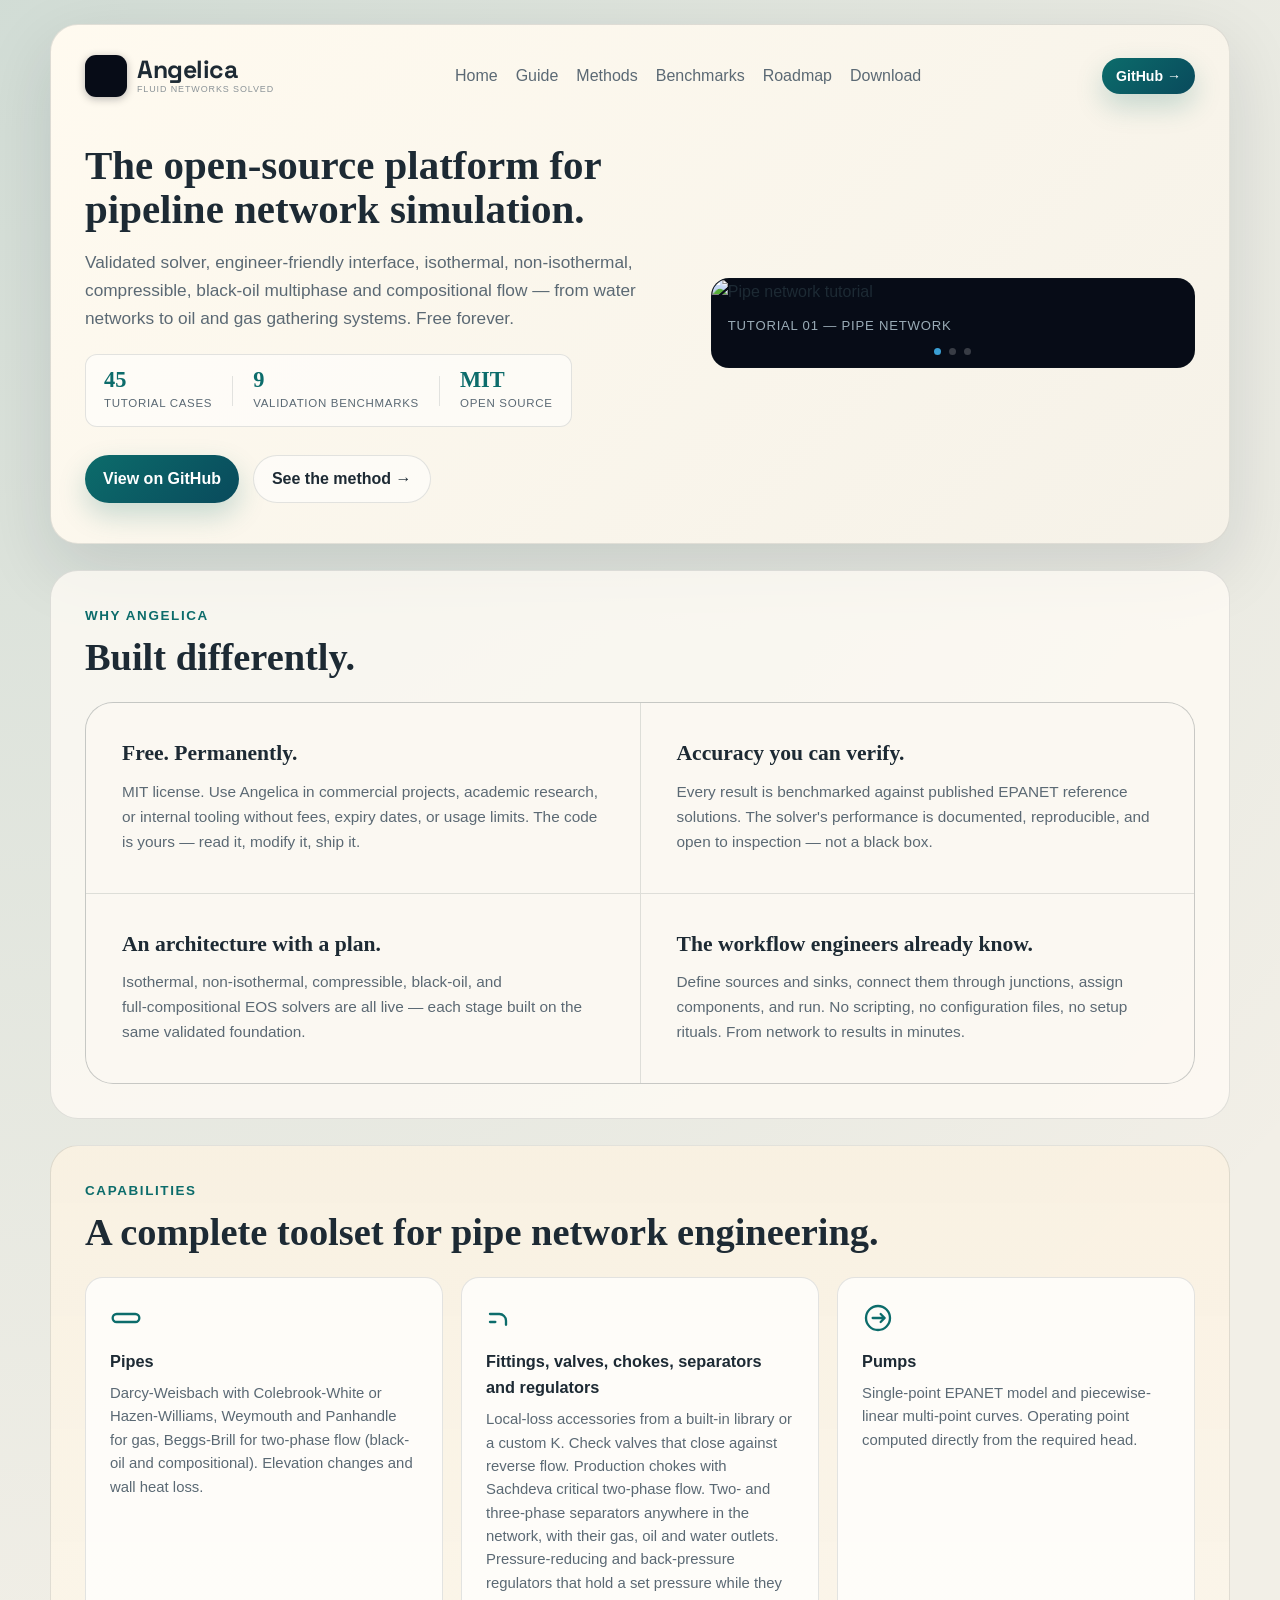
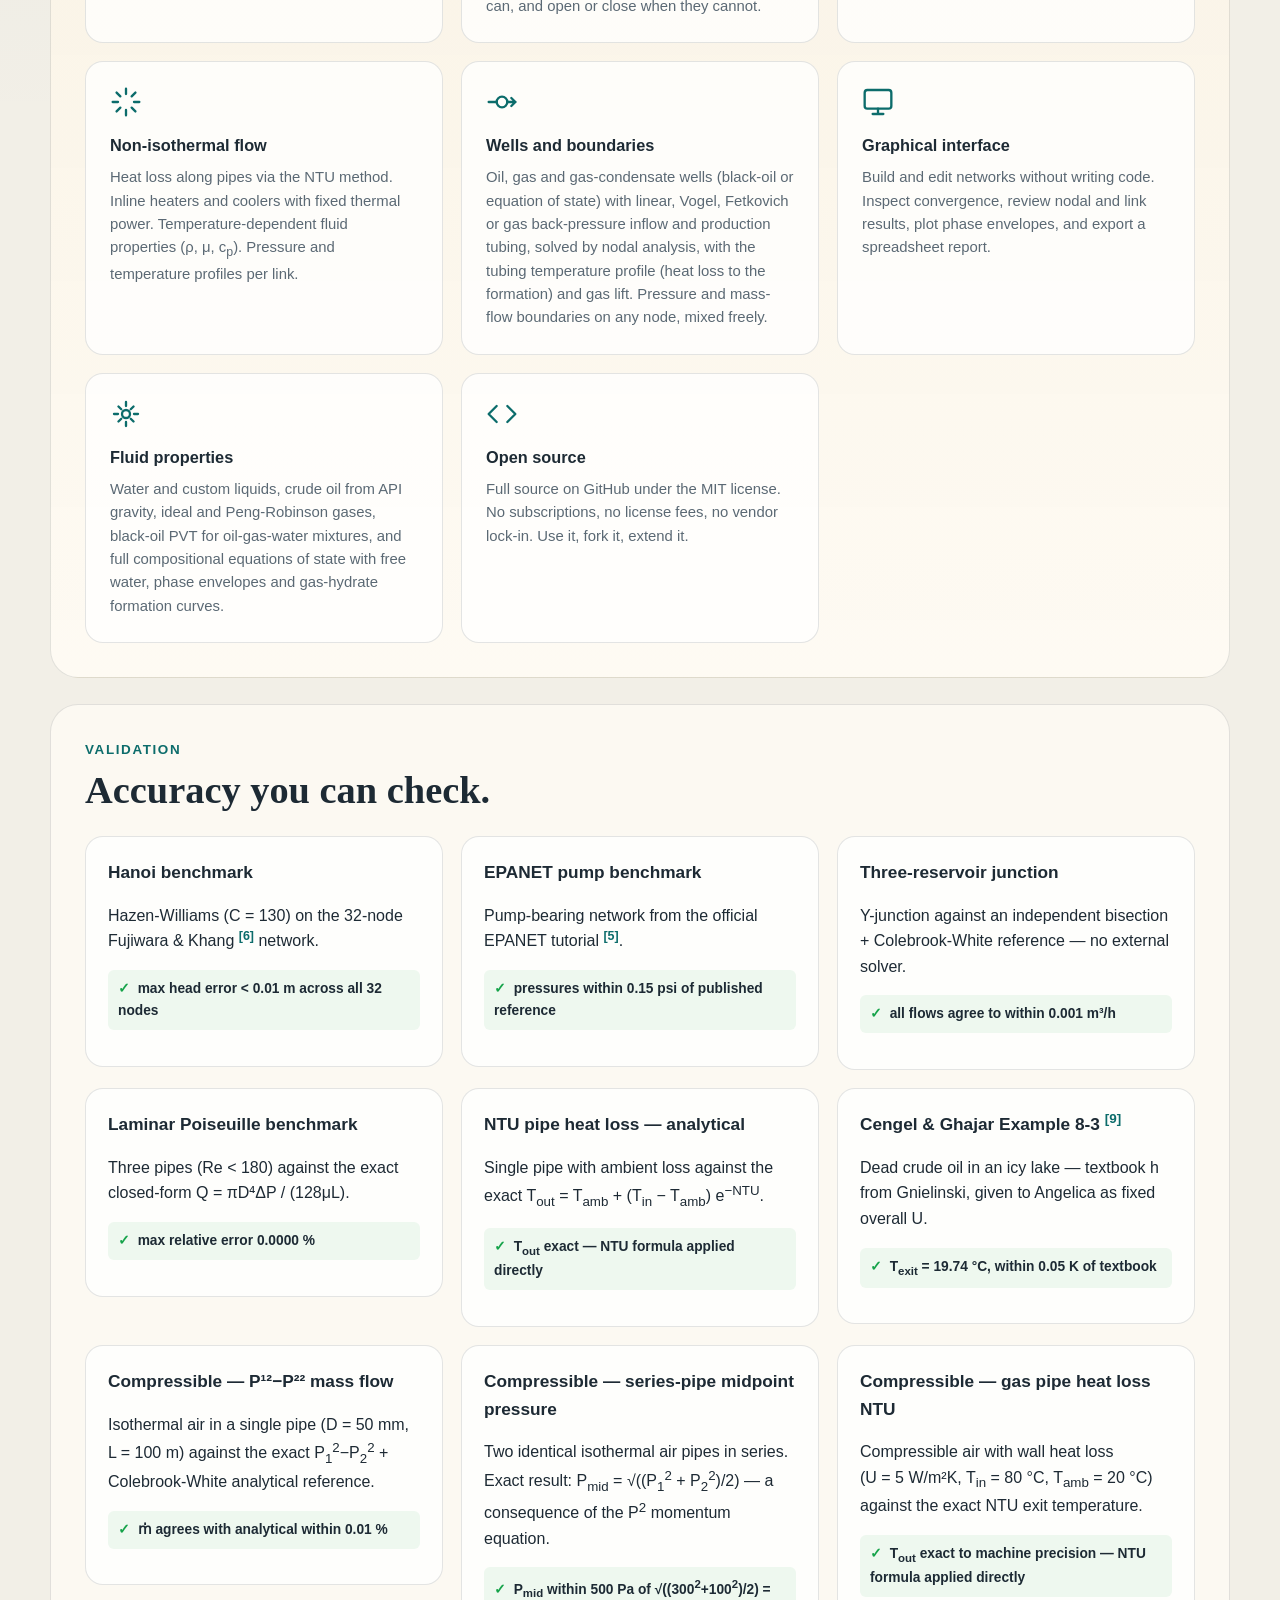
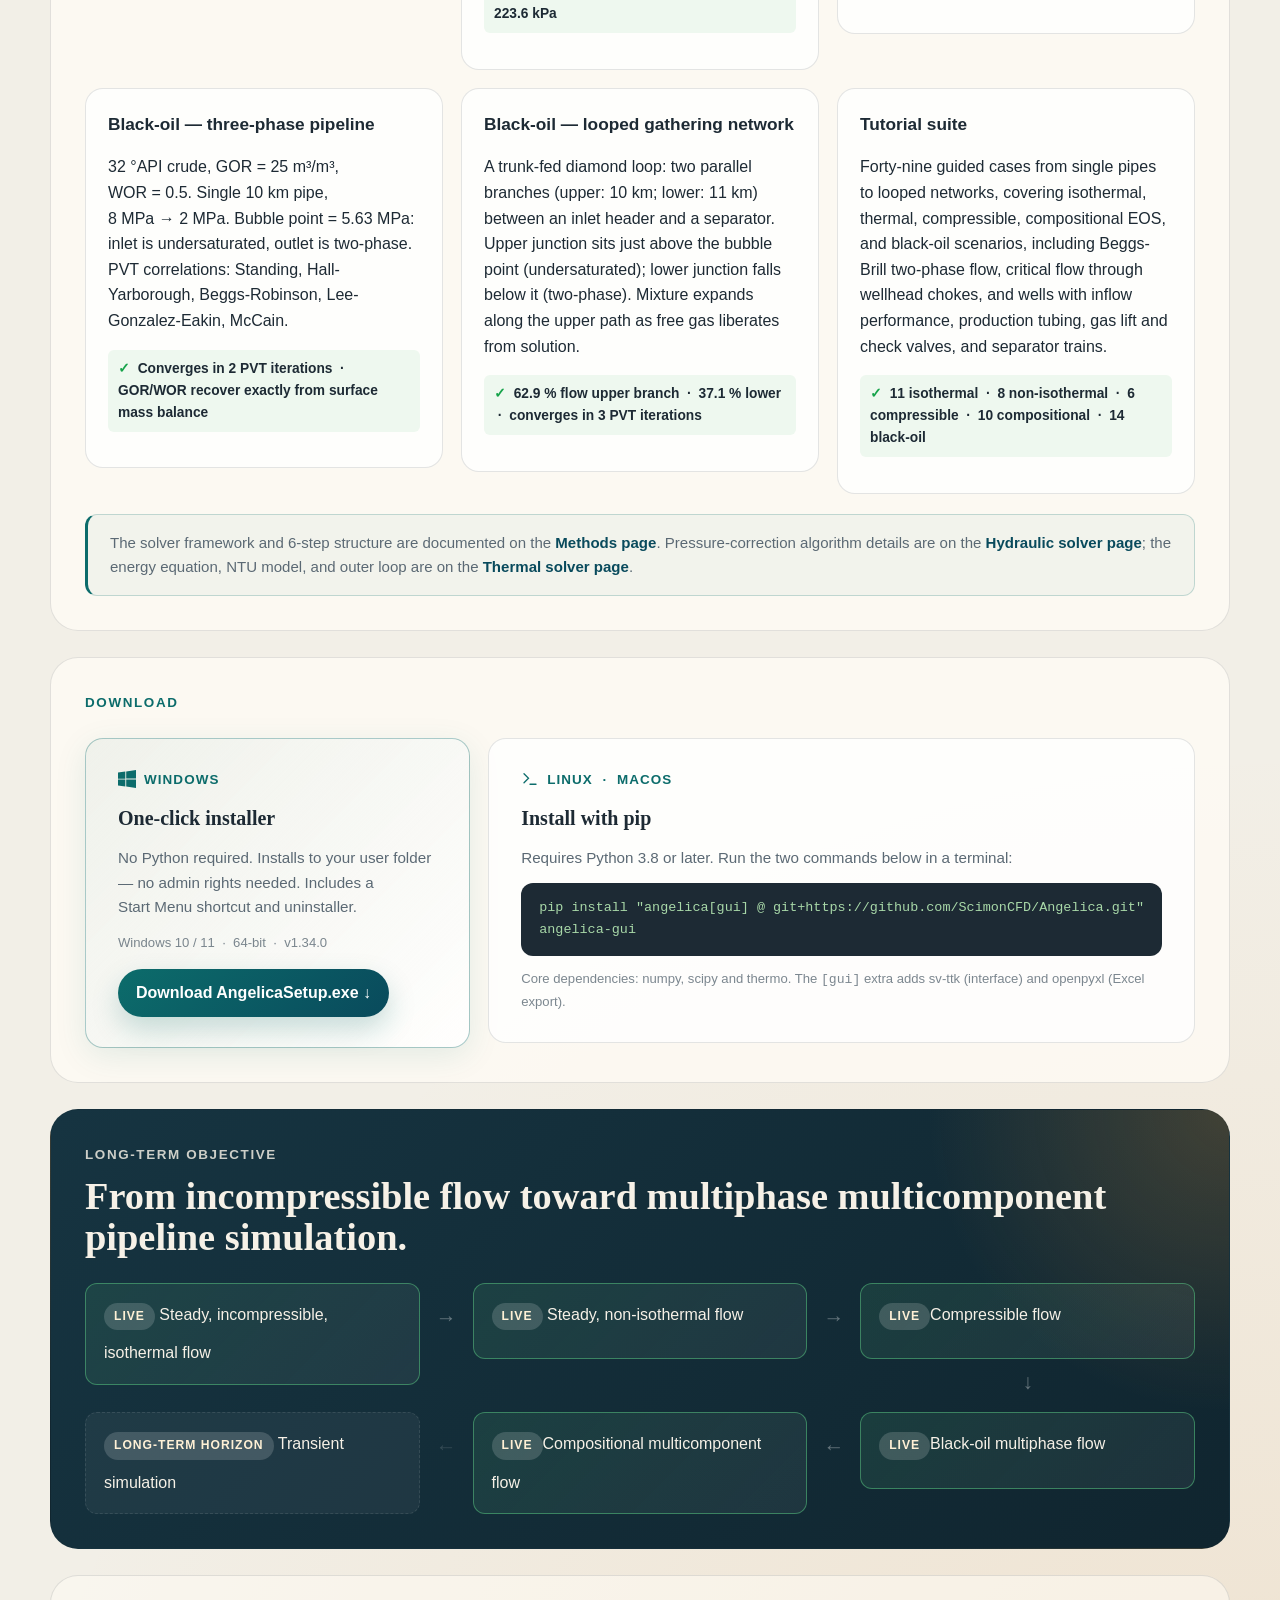
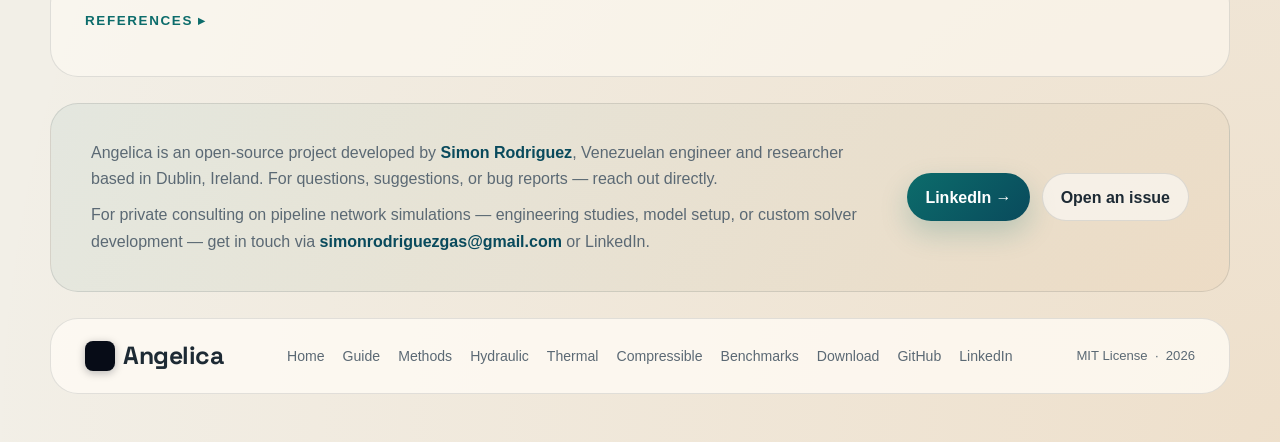
==== commit 11b3db60: "v1.34.0: report profiles in the guide; version" ====
--- a/index.html
+++ b/index.html
@@ -30,7 +30,7 @@
       "downloadUrl": "https://github.com/ScimonCFD/Angelica/releases/latest",
       "applicationCategory": "EngineeringApplication",
       "operatingSystem": "Windows, Linux, macOS",
-      "softwareVersion": "1.33.0",
+      "softwareVersion": "1.34.0",
       "license": "https://opensource.org/licenses/MIT",
       "author": {
         "@type": "Person",
@@ -359,7 +359,7 @@
               </div>
               <h3>One-click installer</h3>
               <p>No Python required. Installs to your user folder — no admin rights needed. Includes a Start&nbsp;Menu shortcut and uninstaller.</p>
-              <p class="download-meta">Windows 10 / 11 &nbsp;&middot;&nbsp; 64-bit &nbsp;&middot;&nbsp; v1.33.0</p>
+              <p class="download-meta">Windows 10 / 11 &nbsp;&middot;&nbsp; 64-bit &nbsp;&middot;&nbsp; v1.34.0</p>
               <a class="button primary download-btn"
                  href="https://github.com/ScimonCFD/Angelica/releases/latest/download/AngelicaSetup.exe"
                  target="_blank" rel="noreferrer">
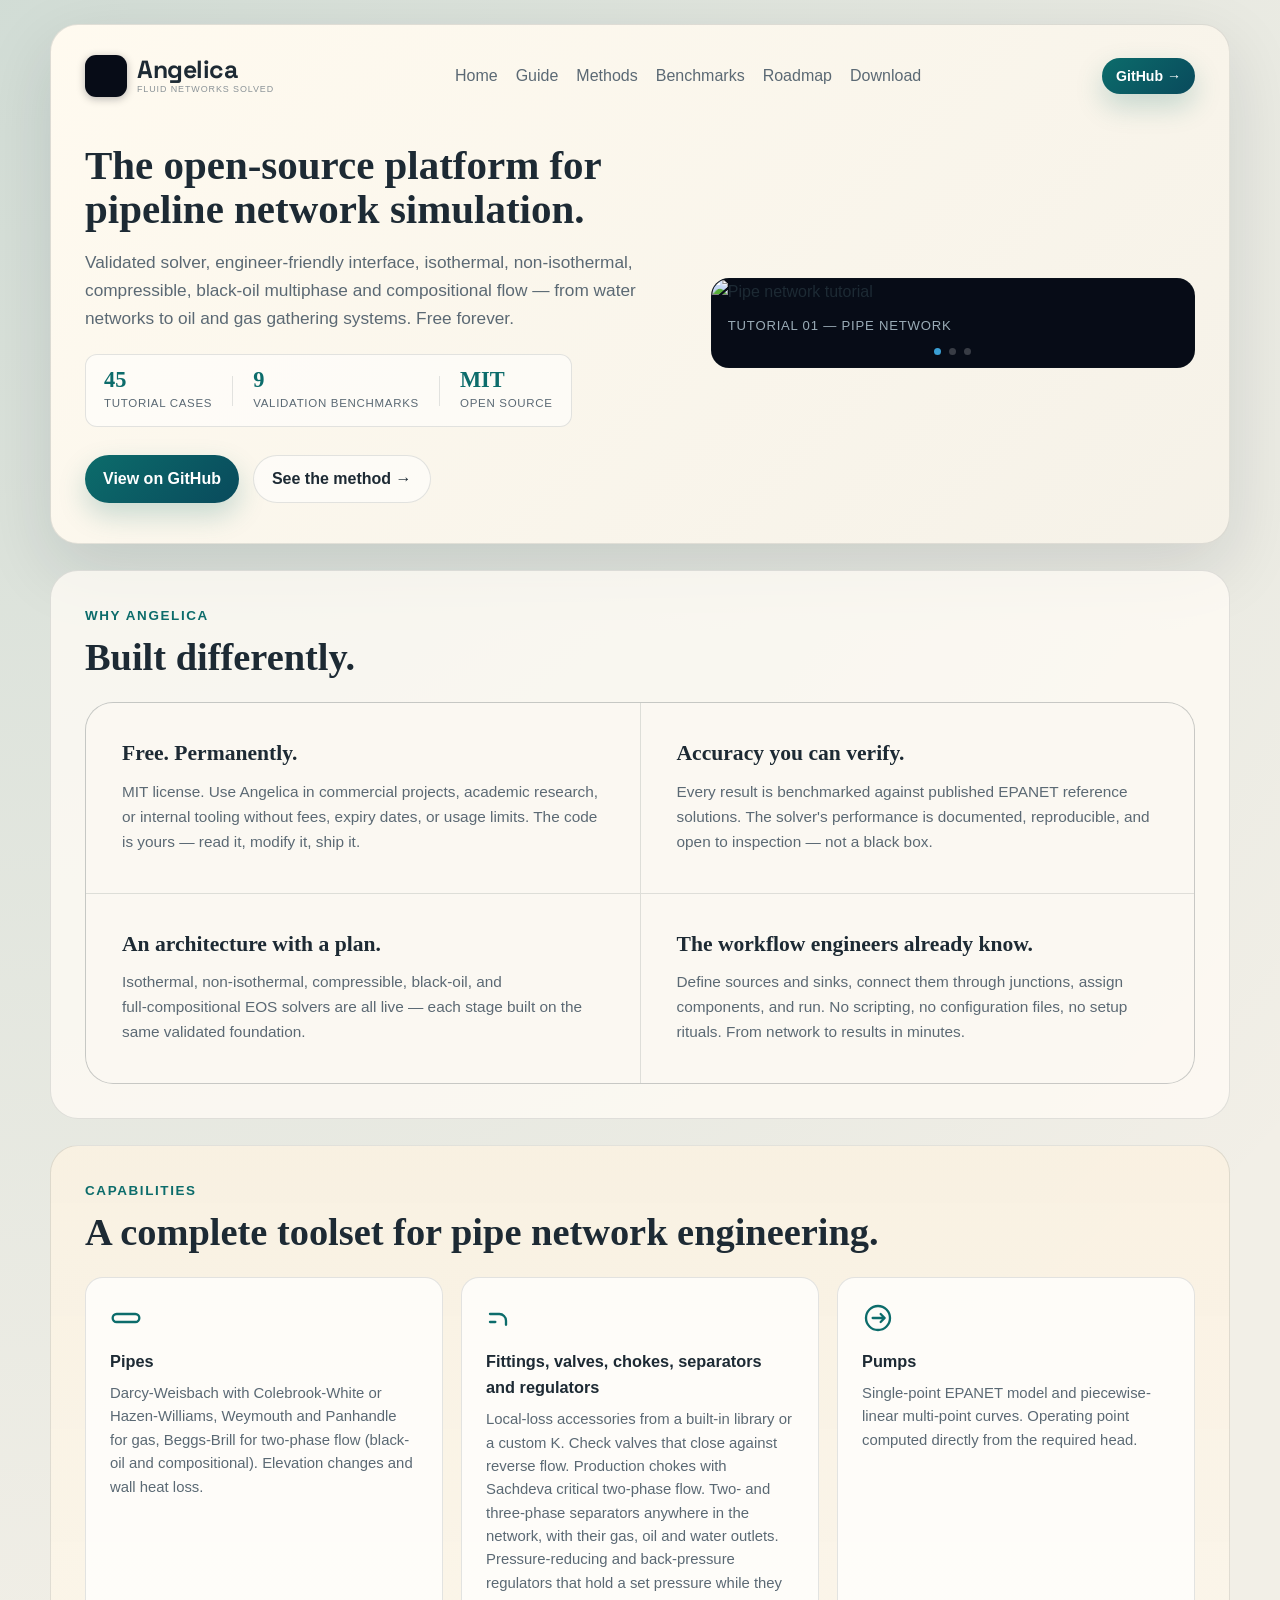
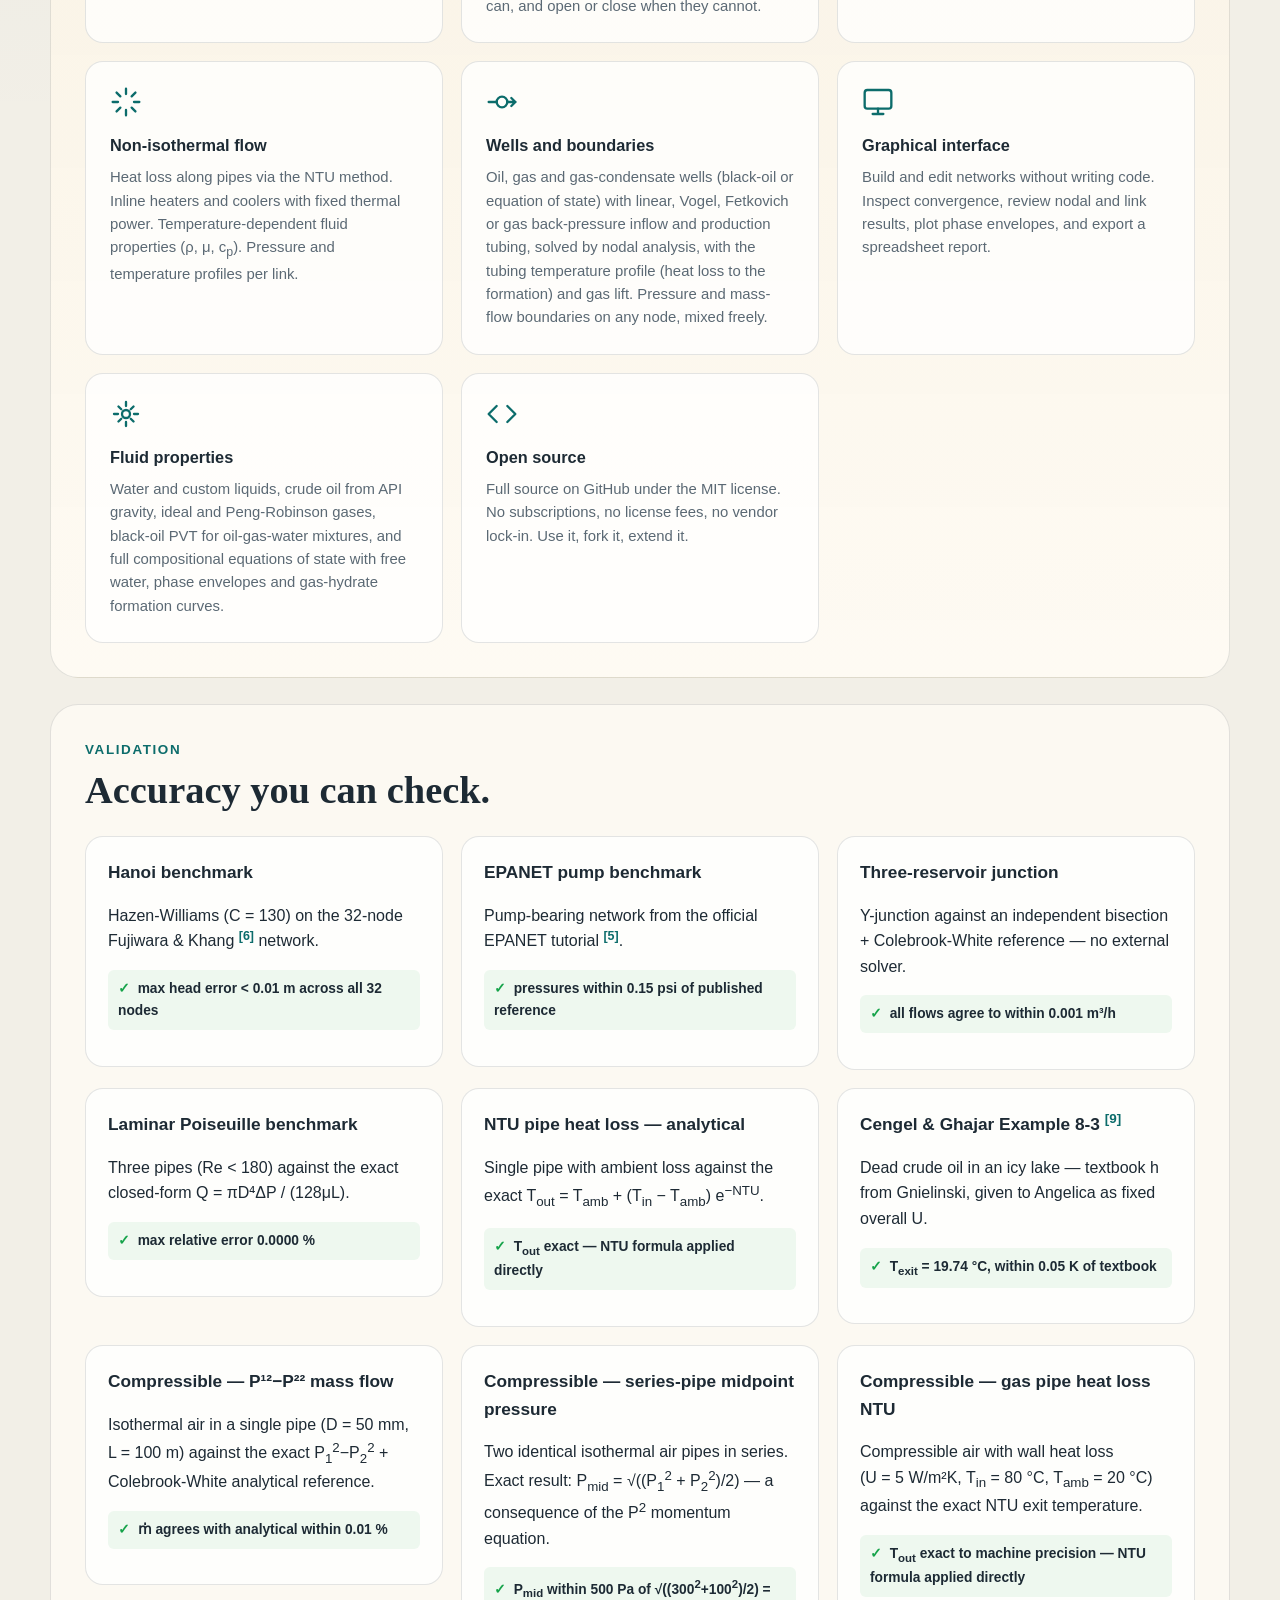
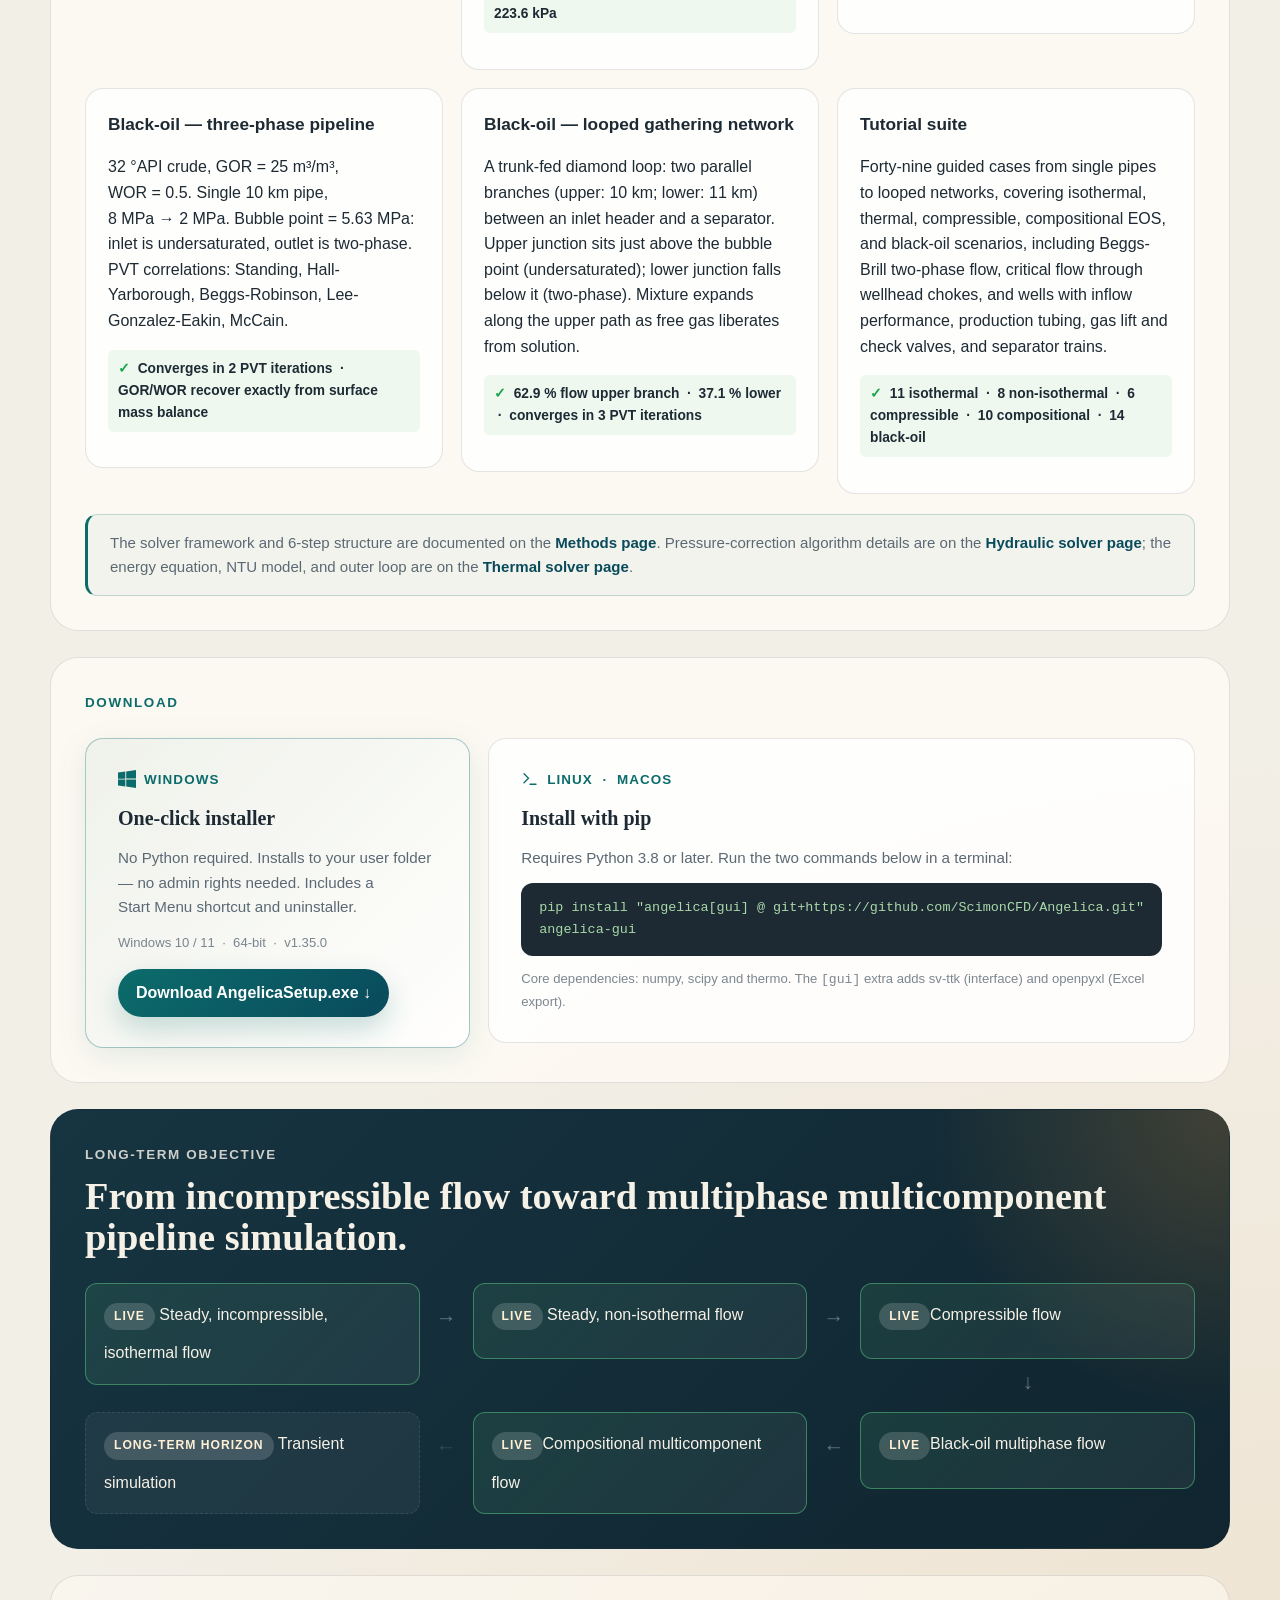
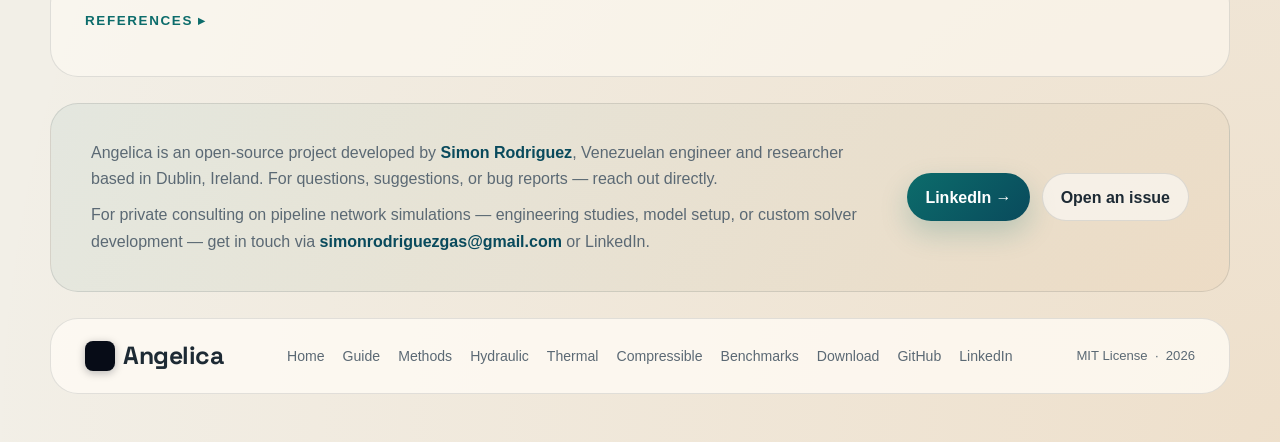
==== commit 7cce06ce: "Angelica 1.35.0: water content and undersaturated hydrate check" ====
--- a/index.html
+++ b/index.html
@@ -30,7 +30,7 @@
       "downloadUrl": "https://github.com/ScimonCFD/Angelica/releases/latest",
       "applicationCategory": "EngineeringApplication",
       "operatingSystem": "Windows, Linux, macOS",
-      "softwareVersion": "1.34.0",
+      "softwareVersion": "1.35.0",
       "license": "https://opensource.org/licenses/MIT",
       "author": {
         "@type": "Person",
@@ -359,7 +359,7 @@
               </div>
               <h3>One-click installer</h3>
               <p>No Python required. Installs to your user folder — no admin rights needed. Includes a Start&nbsp;Menu shortcut and uninstaller.</p>
-              <p class="download-meta">Windows 10 / 11 &nbsp;&middot;&nbsp; 64-bit &nbsp;&middot;&nbsp; v1.34.0</p>
+              <p class="download-meta">Windows 10 / 11 &nbsp;&middot;&nbsp; 64-bit &nbsp;&middot;&nbsp; v1.35.0</p>
               <a class="button primary download-btn"
                  href="https://github.com/ScimonCFD/Angelica/releases/latest/download/AngelicaSetup.exe"
                  target="_blank" rel="noreferrer">
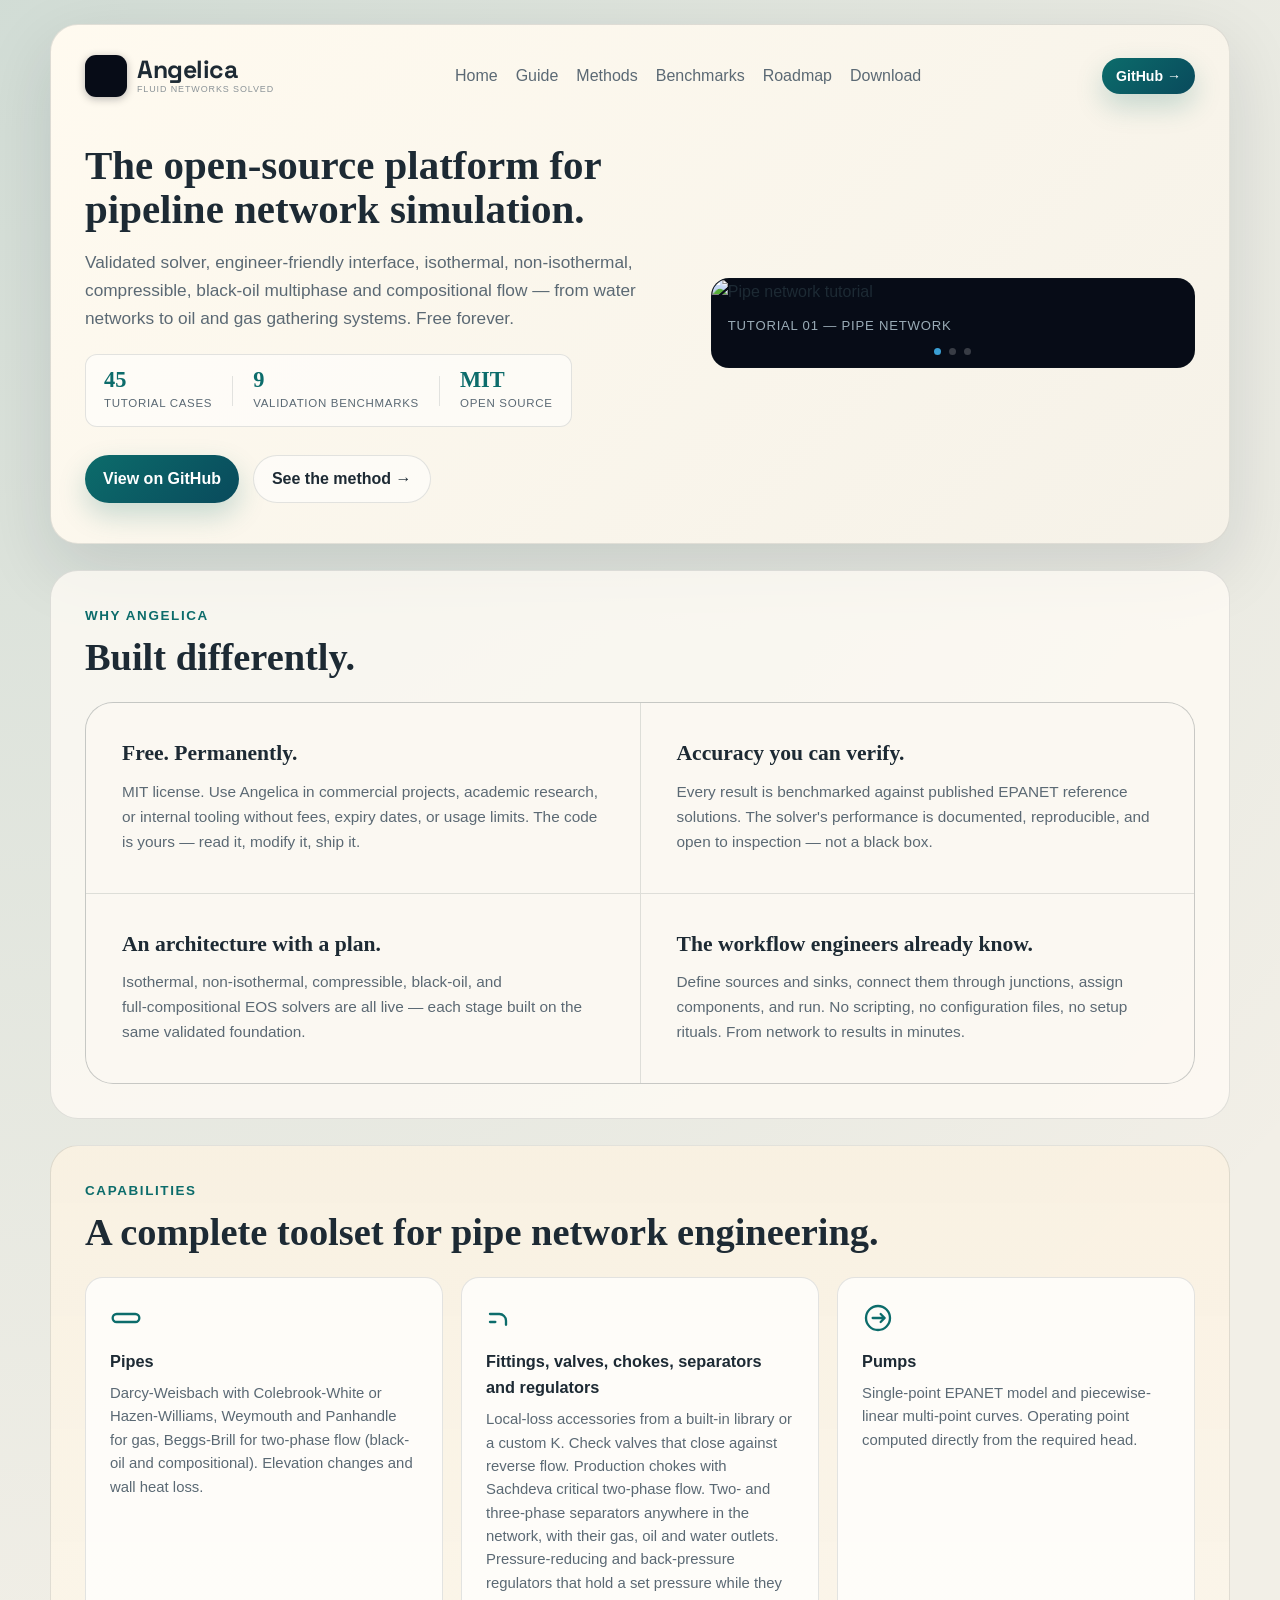
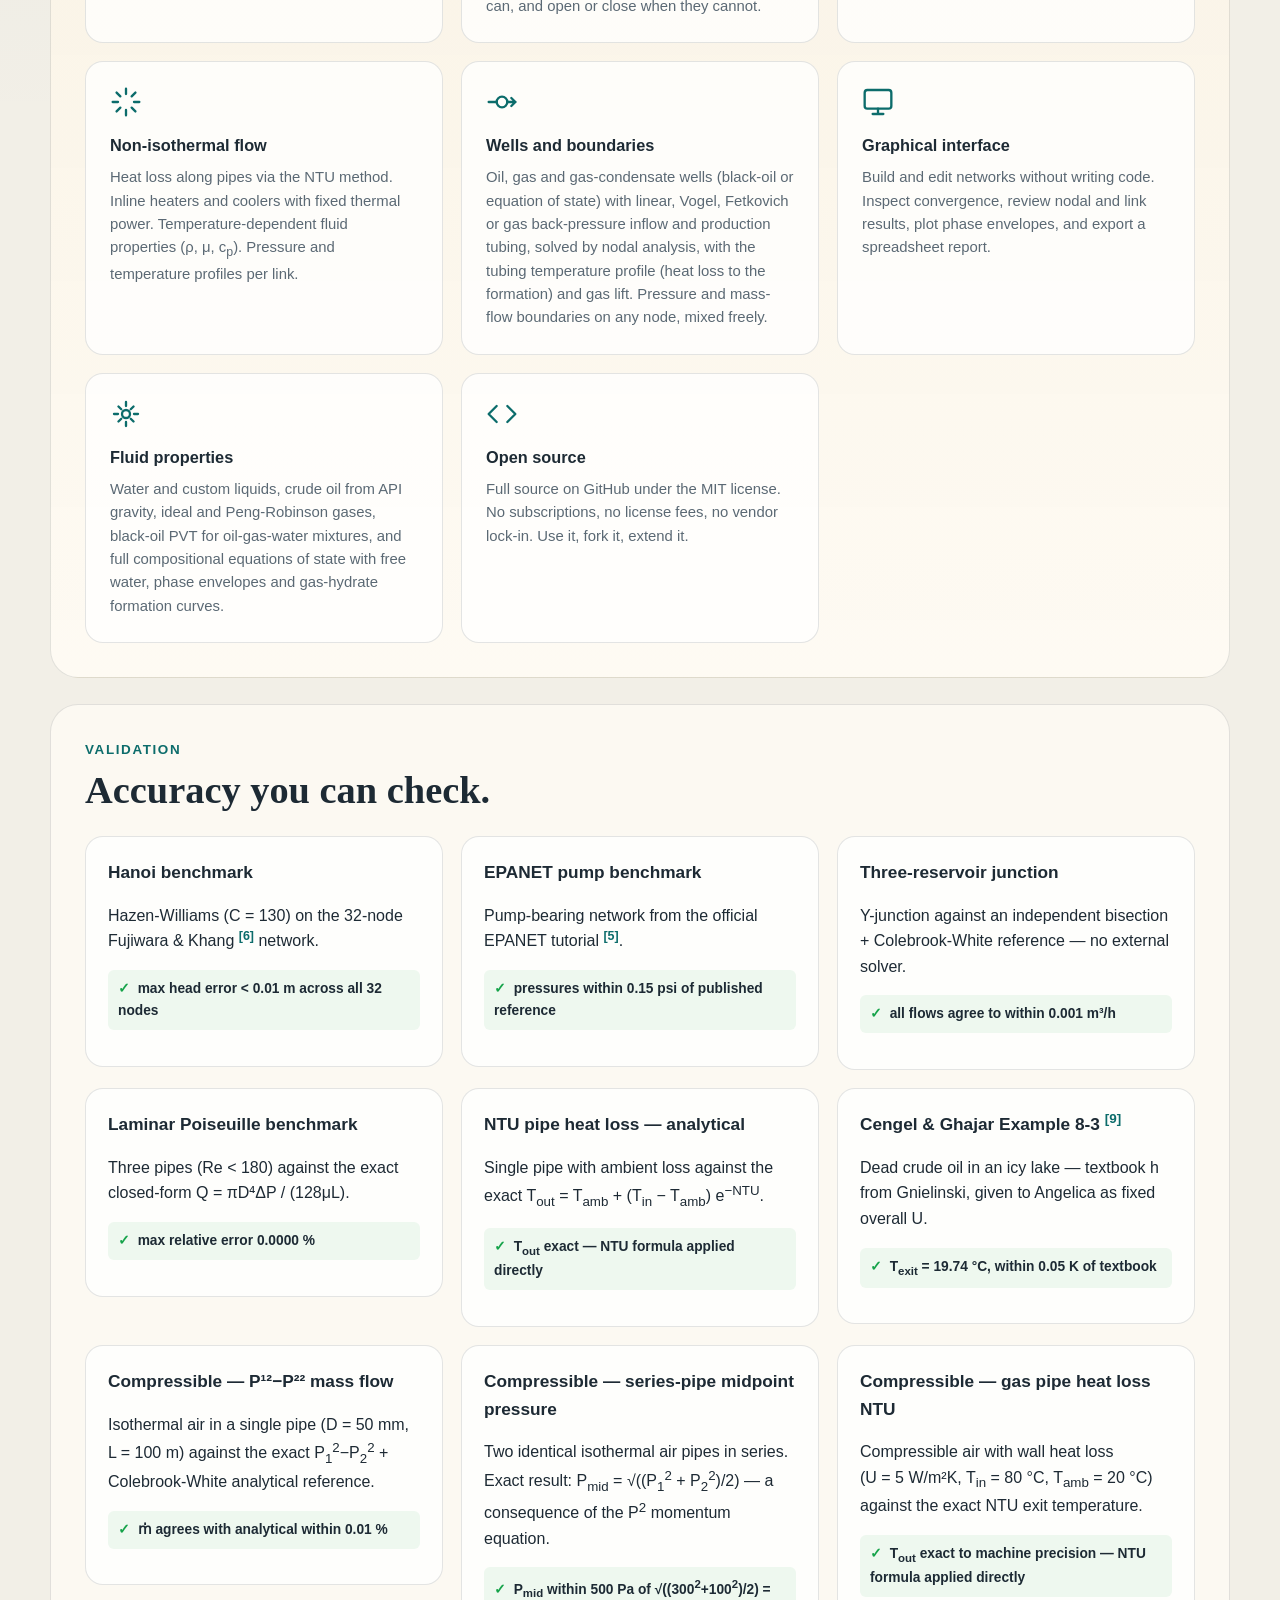
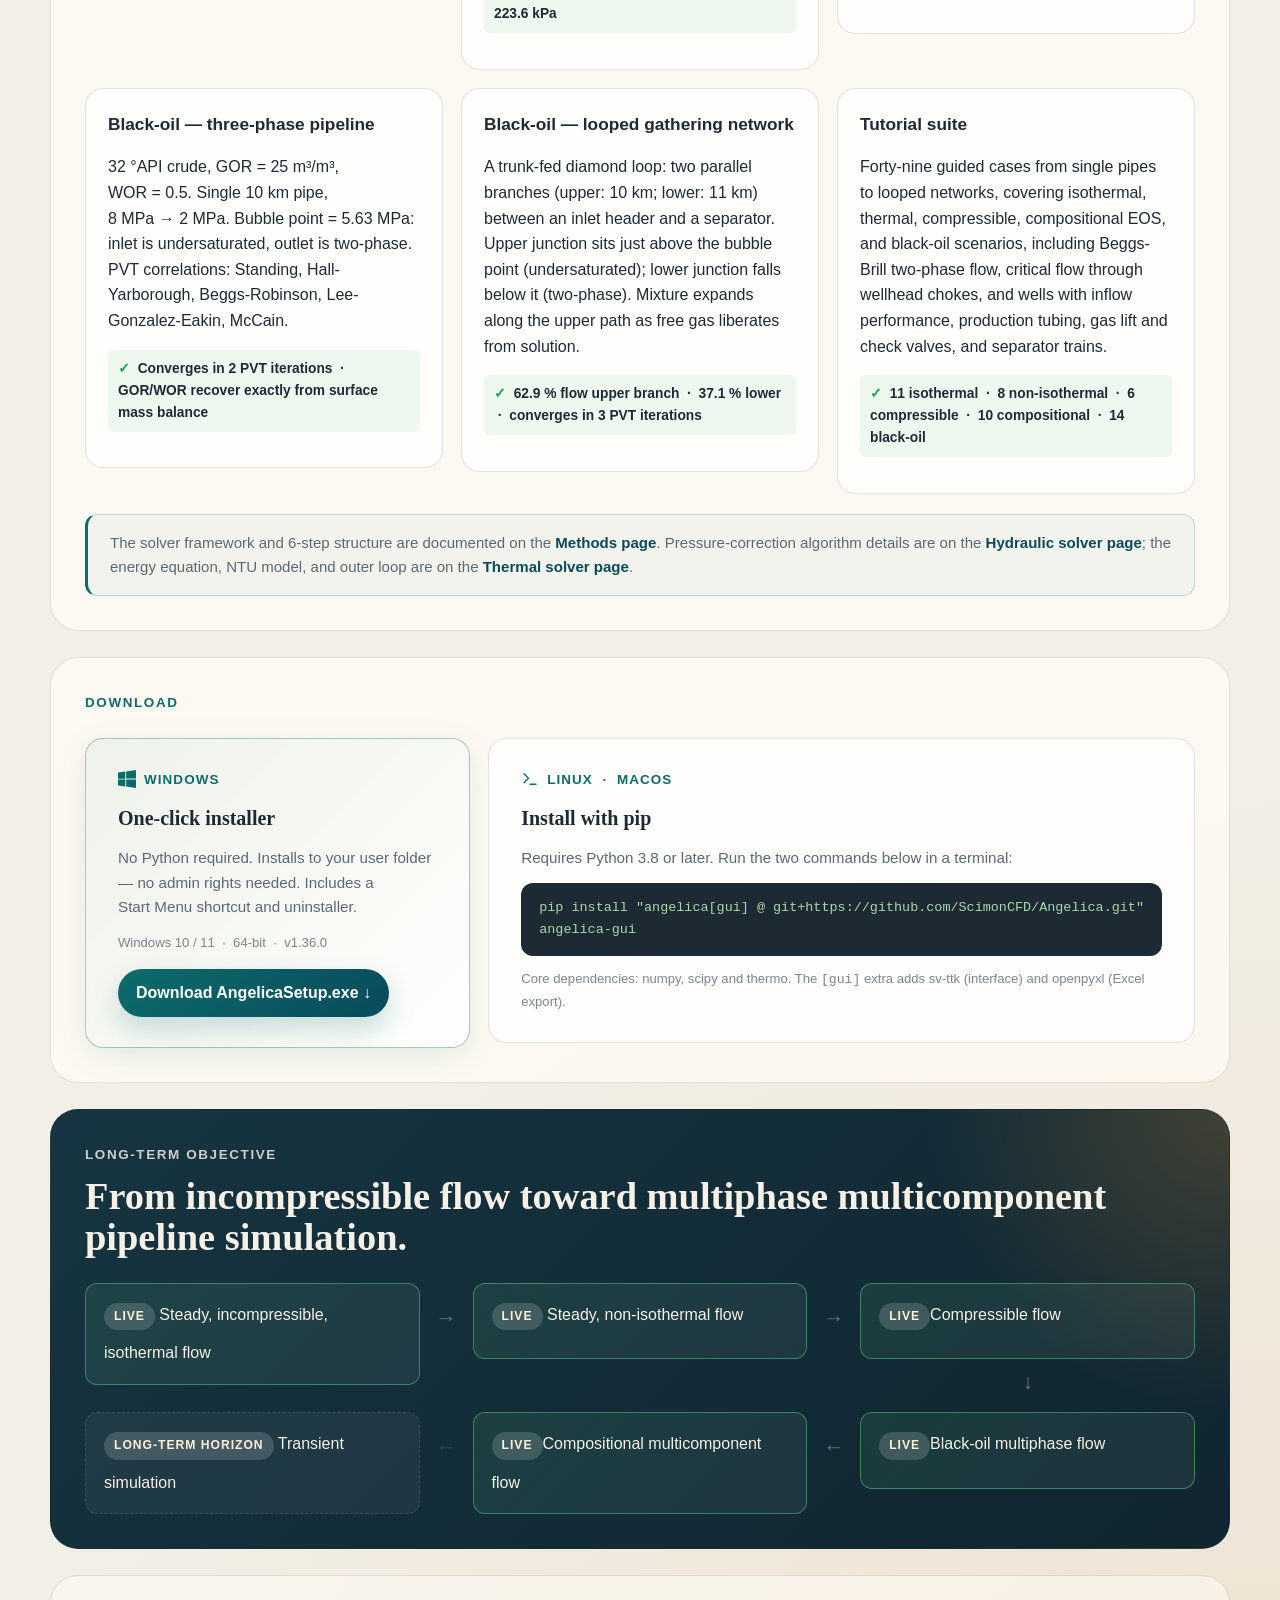
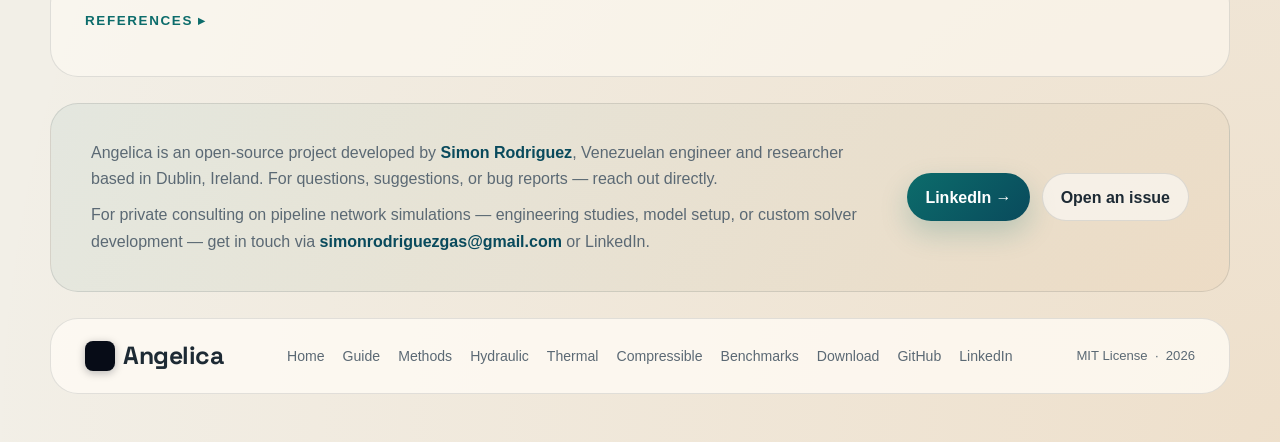
==== commit 91a771c5: "Angelica 1.36.0: hydrate as a phase" ====
--- a/index.html
+++ b/index.html
@@ -30,7 +30,7 @@
       "downloadUrl": "https://github.com/ScimonCFD/Angelica/releases/latest",
       "applicationCategory": "EngineeringApplication",
       "operatingSystem": "Windows, Linux, macOS",
-      "softwareVersion": "1.35.0",
+      "softwareVersion": "1.36.0",
       "license": "https://opensource.org/licenses/MIT",
       "author": {
         "@type": "Person",
@@ -359,7 +359,7 @@
               </div>
               <h3>One-click installer</h3>
               <p>No Python required. Installs to your user folder — no admin rights needed. Includes a Start&nbsp;Menu shortcut and uninstaller.</p>
-              <p class="download-meta">Windows 10 / 11 &nbsp;&middot;&nbsp; 64-bit &nbsp;&middot;&nbsp; v1.35.0</p>
+              <p class="download-meta">Windows 10 / 11 &nbsp;&middot;&nbsp; 64-bit &nbsp;&middot;&nbsp; v1.36.0</p>
               <a class="button primary download-btn"
                  href="https://github.com/ScimonCFD/Angelica/releases/latest/download/AngelicaSetup.exe"
                  target="_blank" rel="noreferrer">
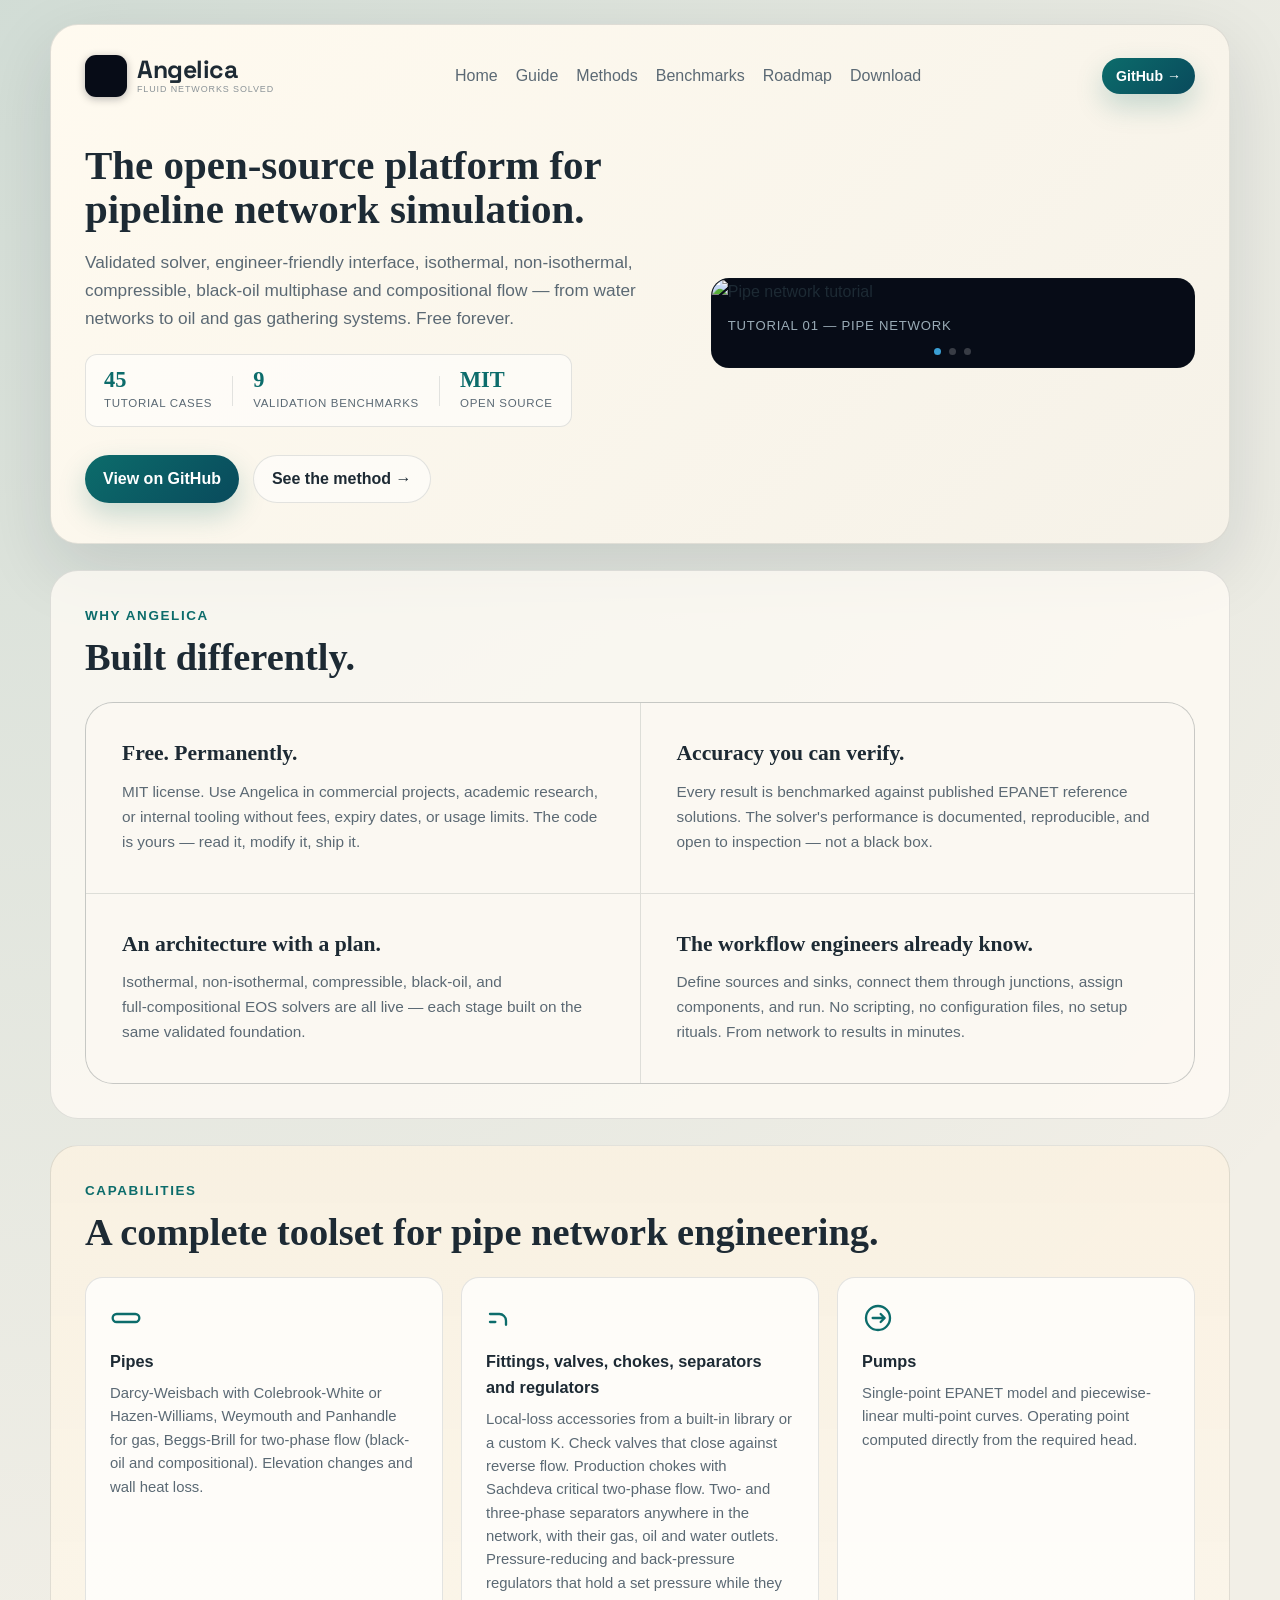
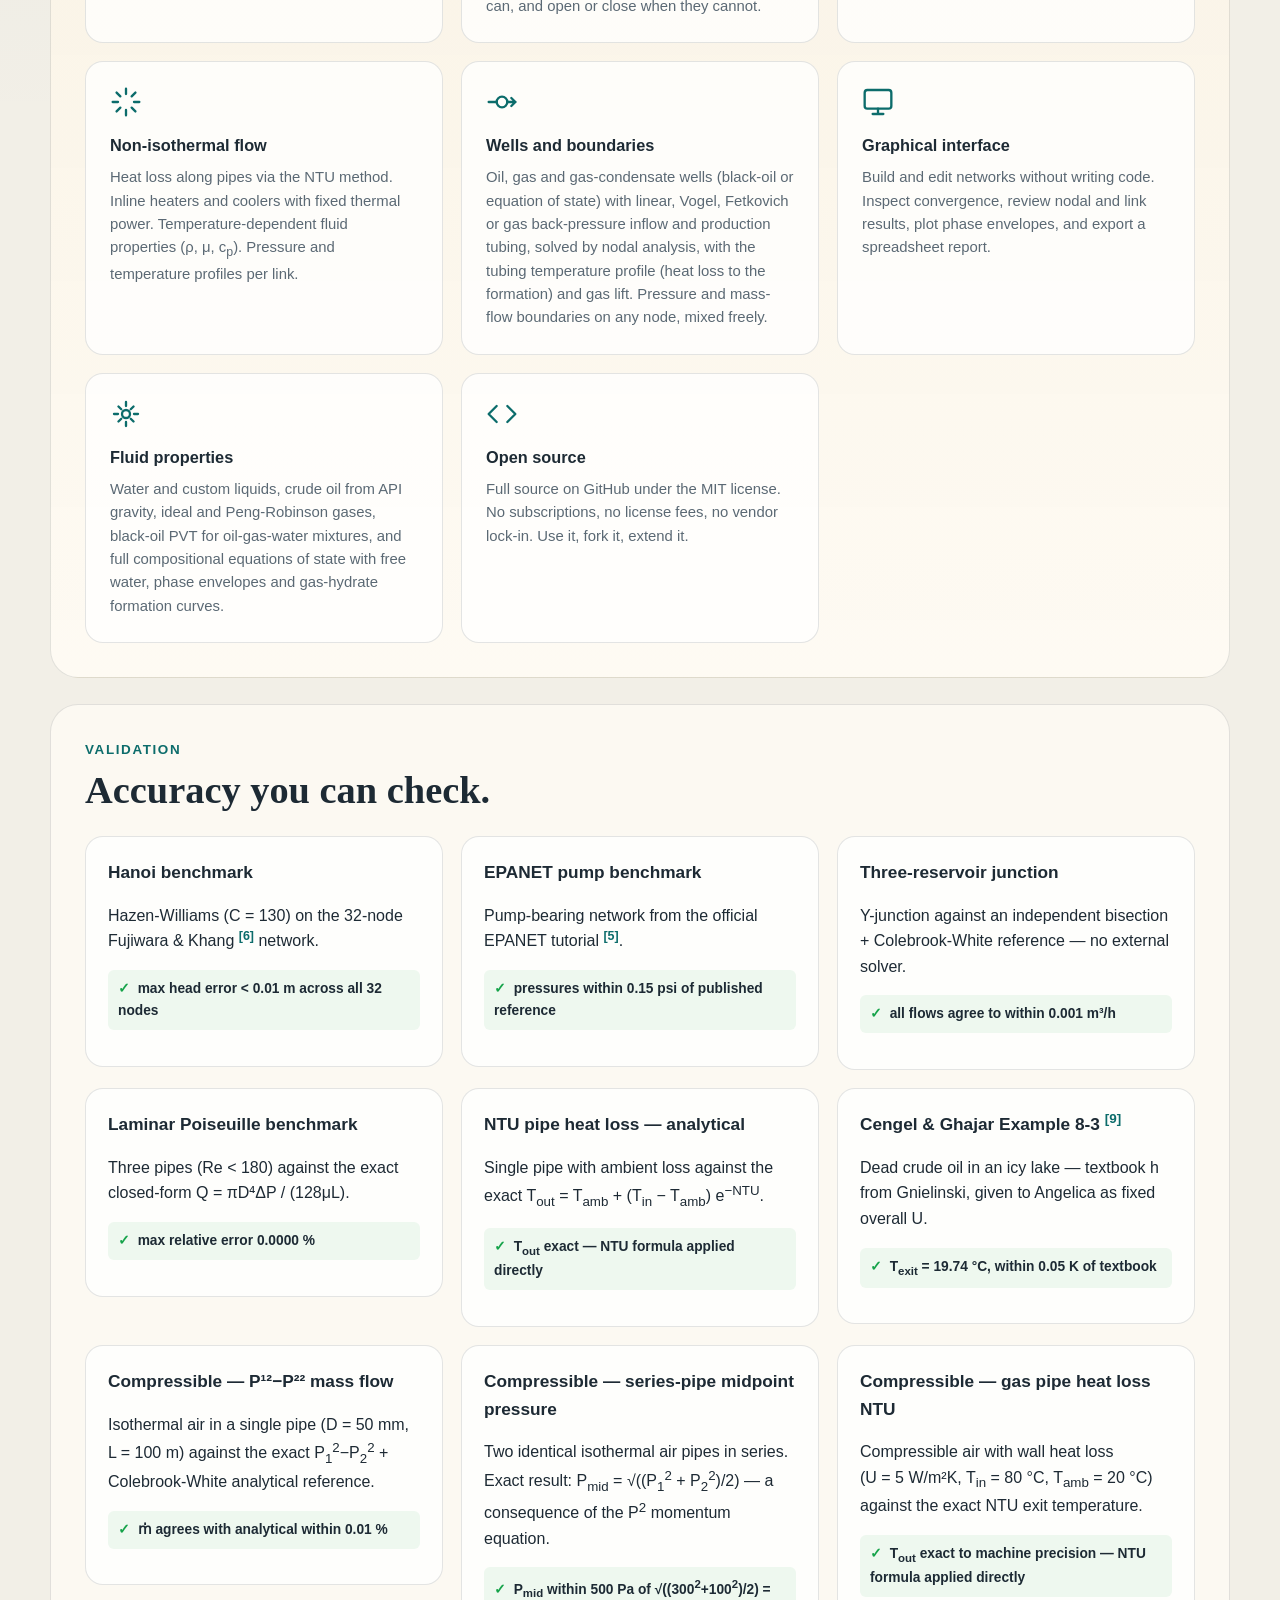
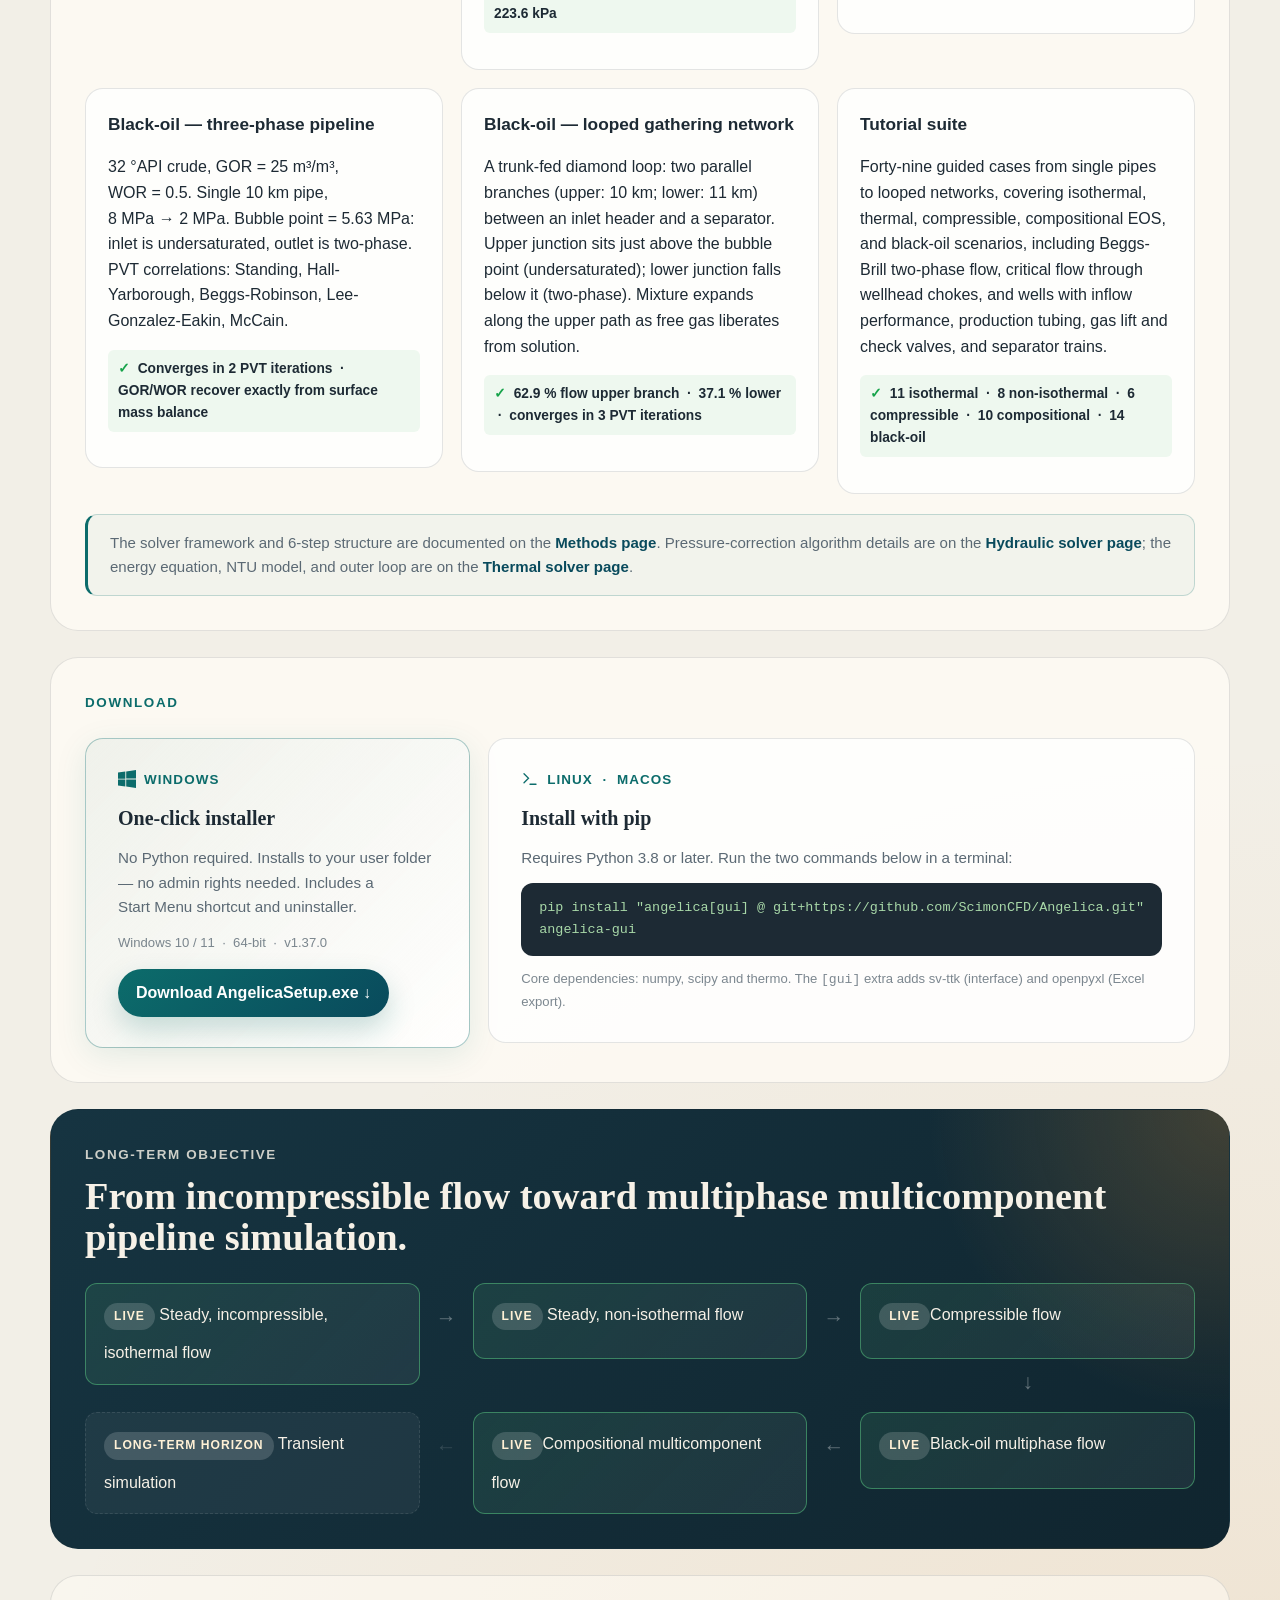
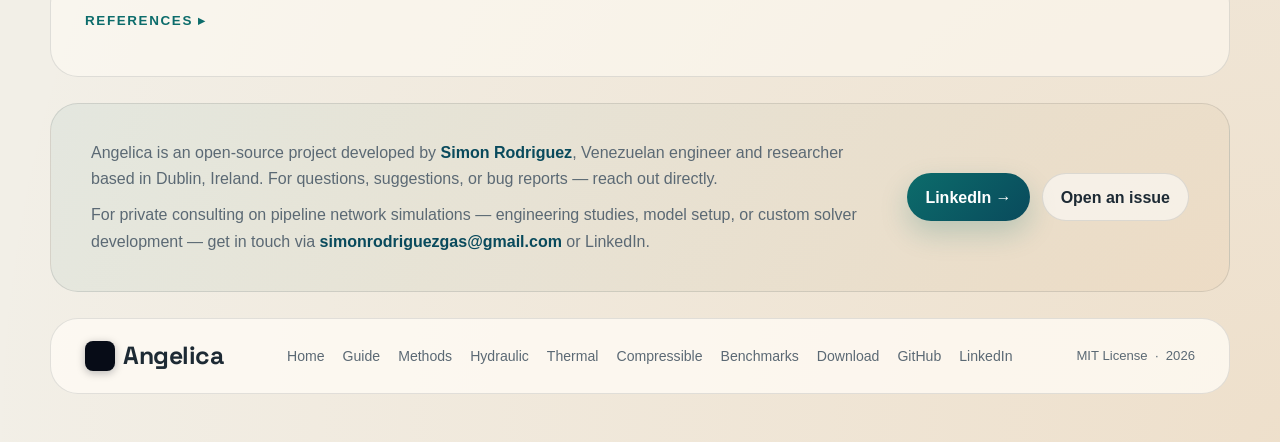
==== commit 5097f53c: "Angelica 1.37.0: hydrate inhibitors" ====
--- a/index.html
+++ b/index.html
@@ -30,7 +30,7 @@
       "downloadUrl": "https://github.com/ScimonCFD/Angelica/releases/latest",
       "applicationCategory": "EngineeringApplication",
       "operatingSystem": "Windows, Linux, macOS",
-      "softwareVersion": "1.36.0",
+      "softwareVersion": "1.37.0",
       "license": "https://opensource.org/licenses/MIT",
       "author": {
         "@type": "Person",
@@ -359,7 +359,7 @@
               </div>
               <h3>One-click installer</h3>
               <p>No Python required. Installs to your user folder — no admin rights needed. Includes a Start&nbsp;Menu shortcut and uninstaller.</p>
-              <p class="download-meta">Windows 10 / 11 &nbsp;&middot;&nbsp; 64-bit &nbsp;&middot;&nbsp; v1.36.0</p>
+              <p class="download-meta">Windows 10 / 11 &nbsp;&middot;&nbsp; 64-bit &nbsp;&middot;&nbsp; v1.37.0</p>
               <a class="button primary download-btn"
                  href="https://github.com/ScimonCFD/Angelica/releases/latest/download/AngelicaSetup.exe"
                  target="_blank" rel="noreferrer">
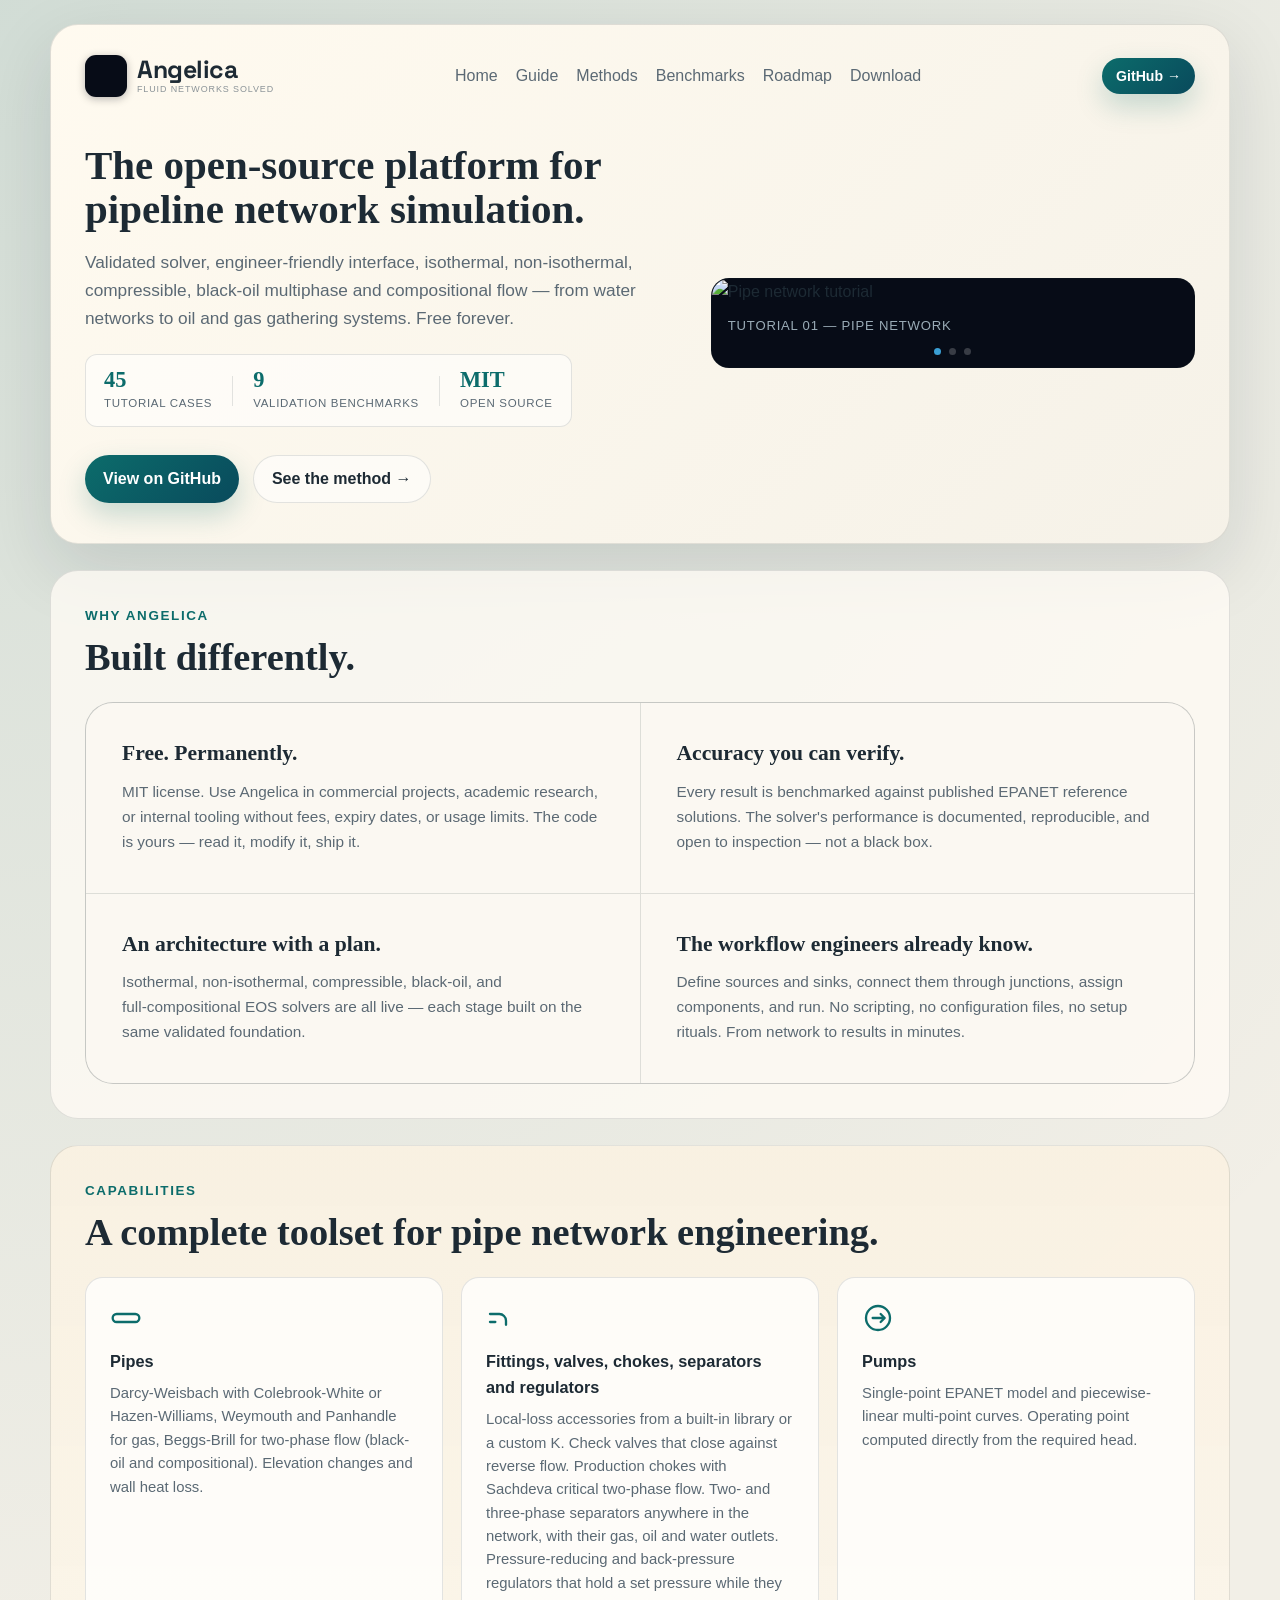
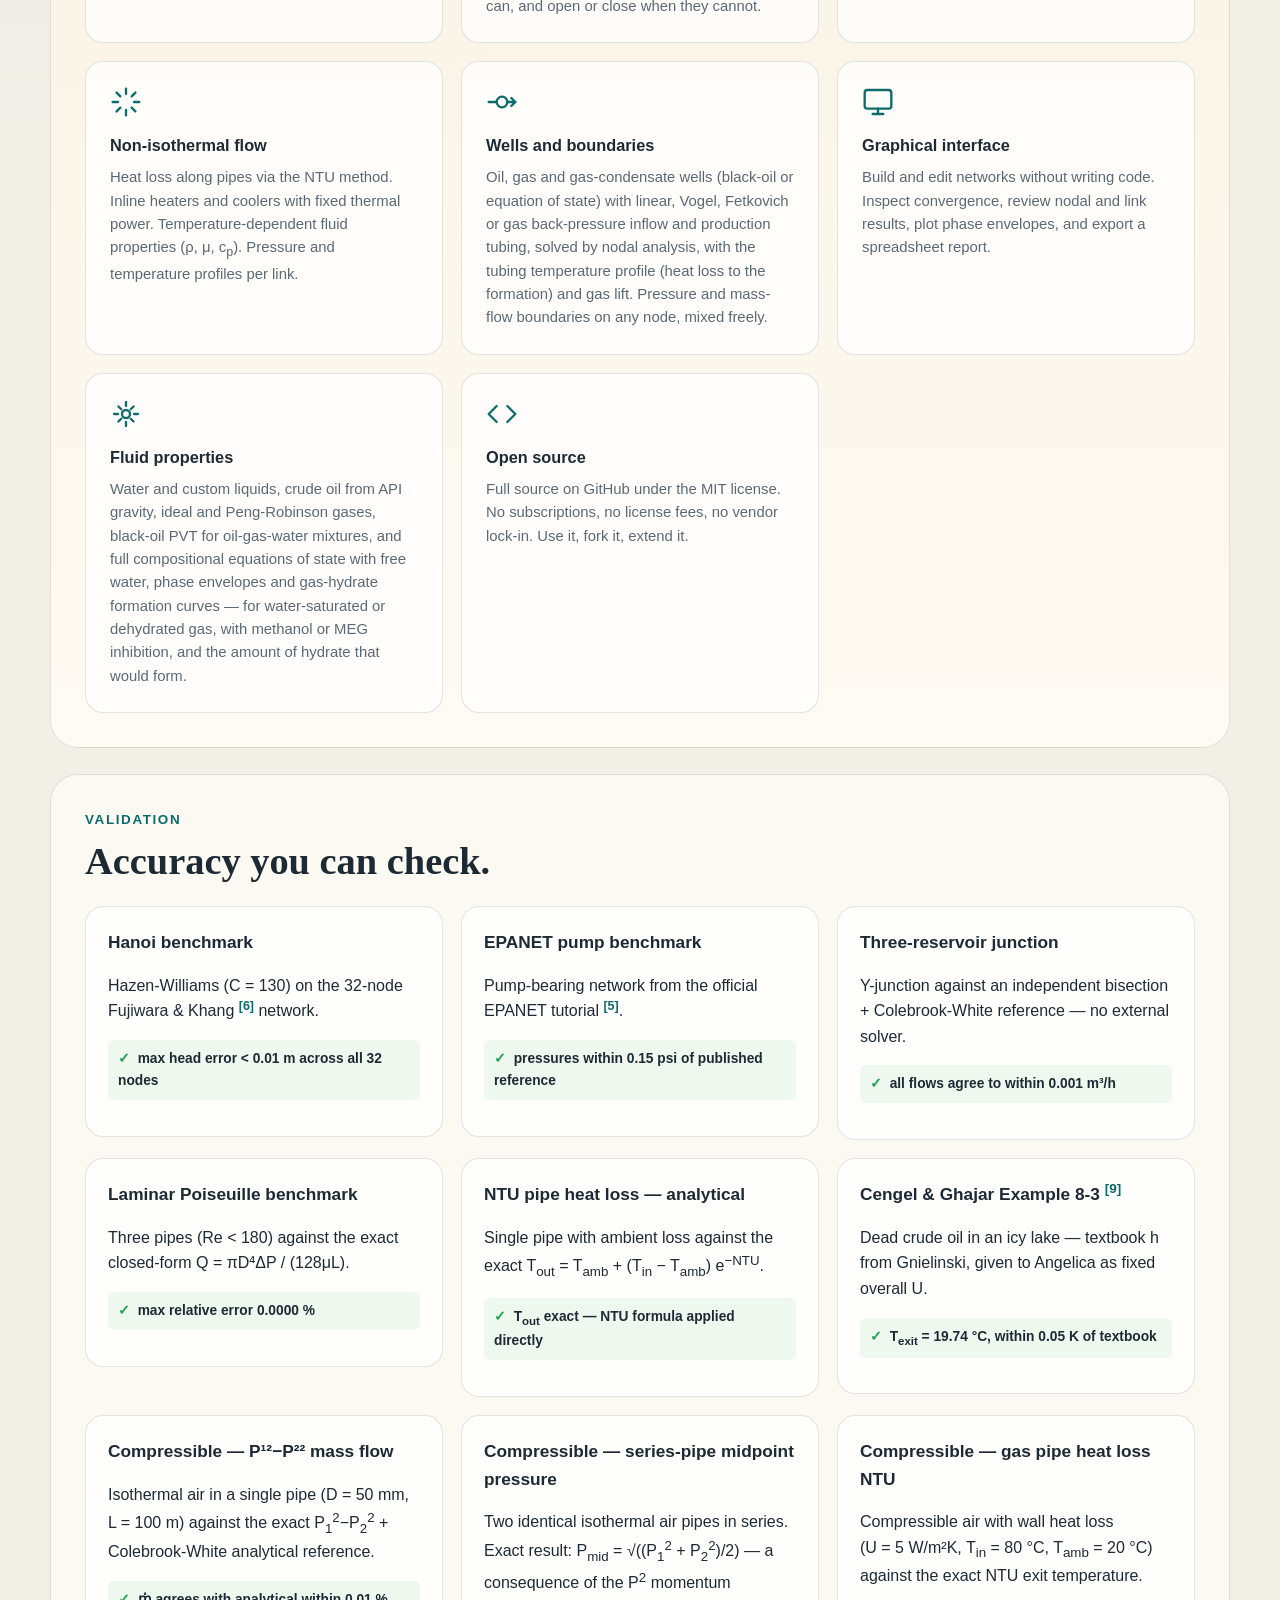
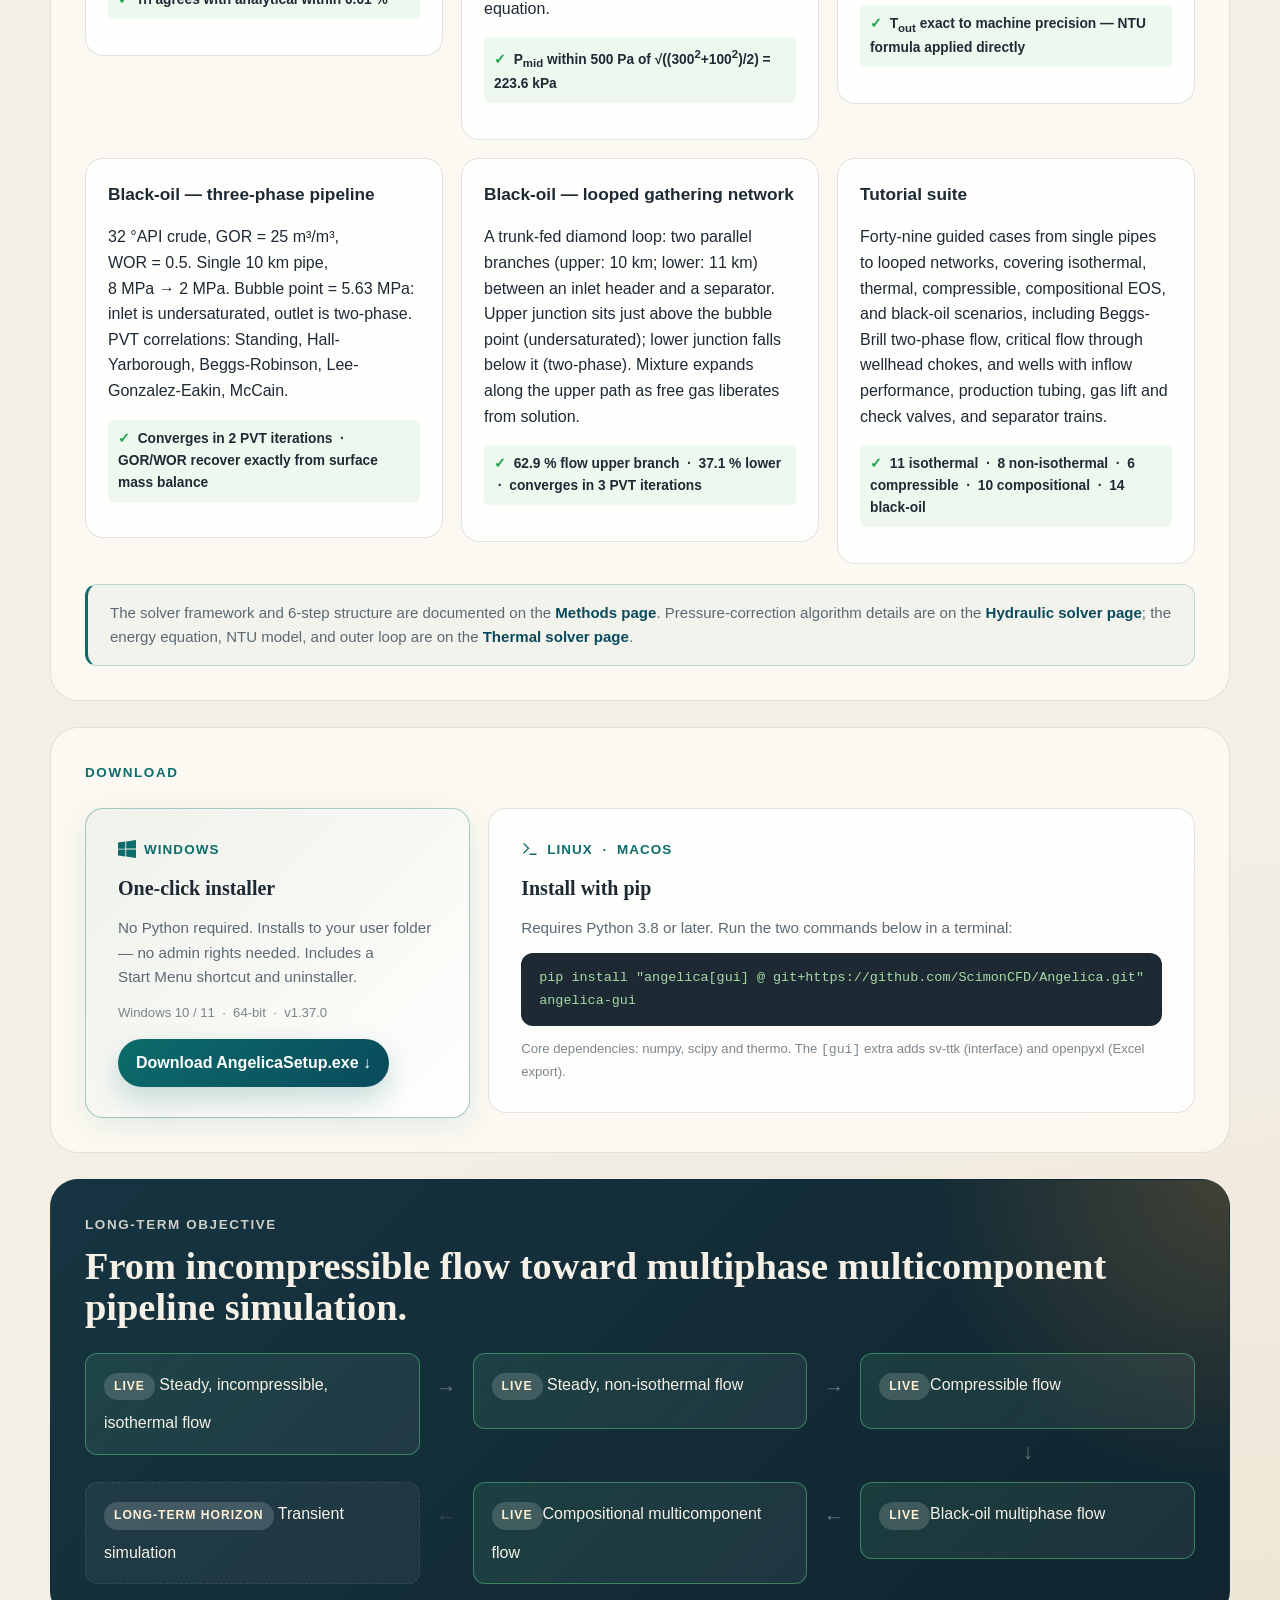
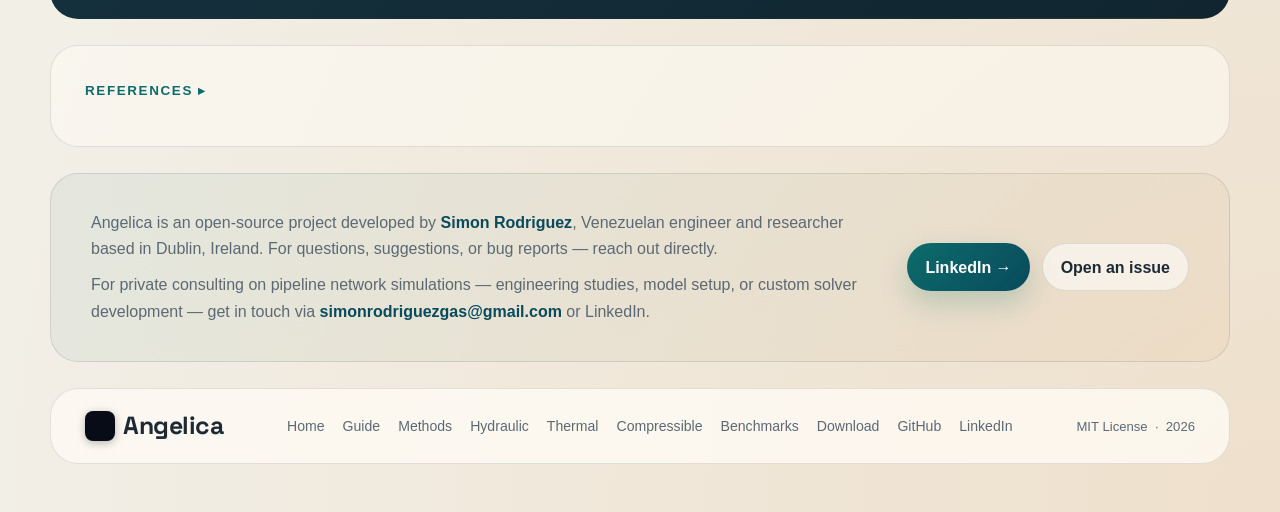
==== commit eb315a07: "Features: water content, hydrate amount and inhibitors" ====
--- a/index.html
+++ b/index.html
@@ -246,7 +246,7 @@
                 </svg>
               </div>
               <h3>Fluid properties</h3>
-              <p>Water and custom liquids, crude oil from API gravity, ideal and Peng-Robinson gases, black-oil PVT for oil-gas-water mixtures, and full compositional equations of state with free water, phase envelopes and gas-hydrate formation curves.</p>
+              <p>Water and custom liquids, crude oil from API gravity, ideal and Peng-Robinson gases, black-oil PVT for oil-gas-water mixtures, and full compositional equations of state with free water, phase envelopes and gas-hydrate formation curves — for water-saturated or dehydrated gas, with methanol or MEG inhibition, and the amount of hydrate that would form.</p>
             </article>
 
             <article class="cap-card">
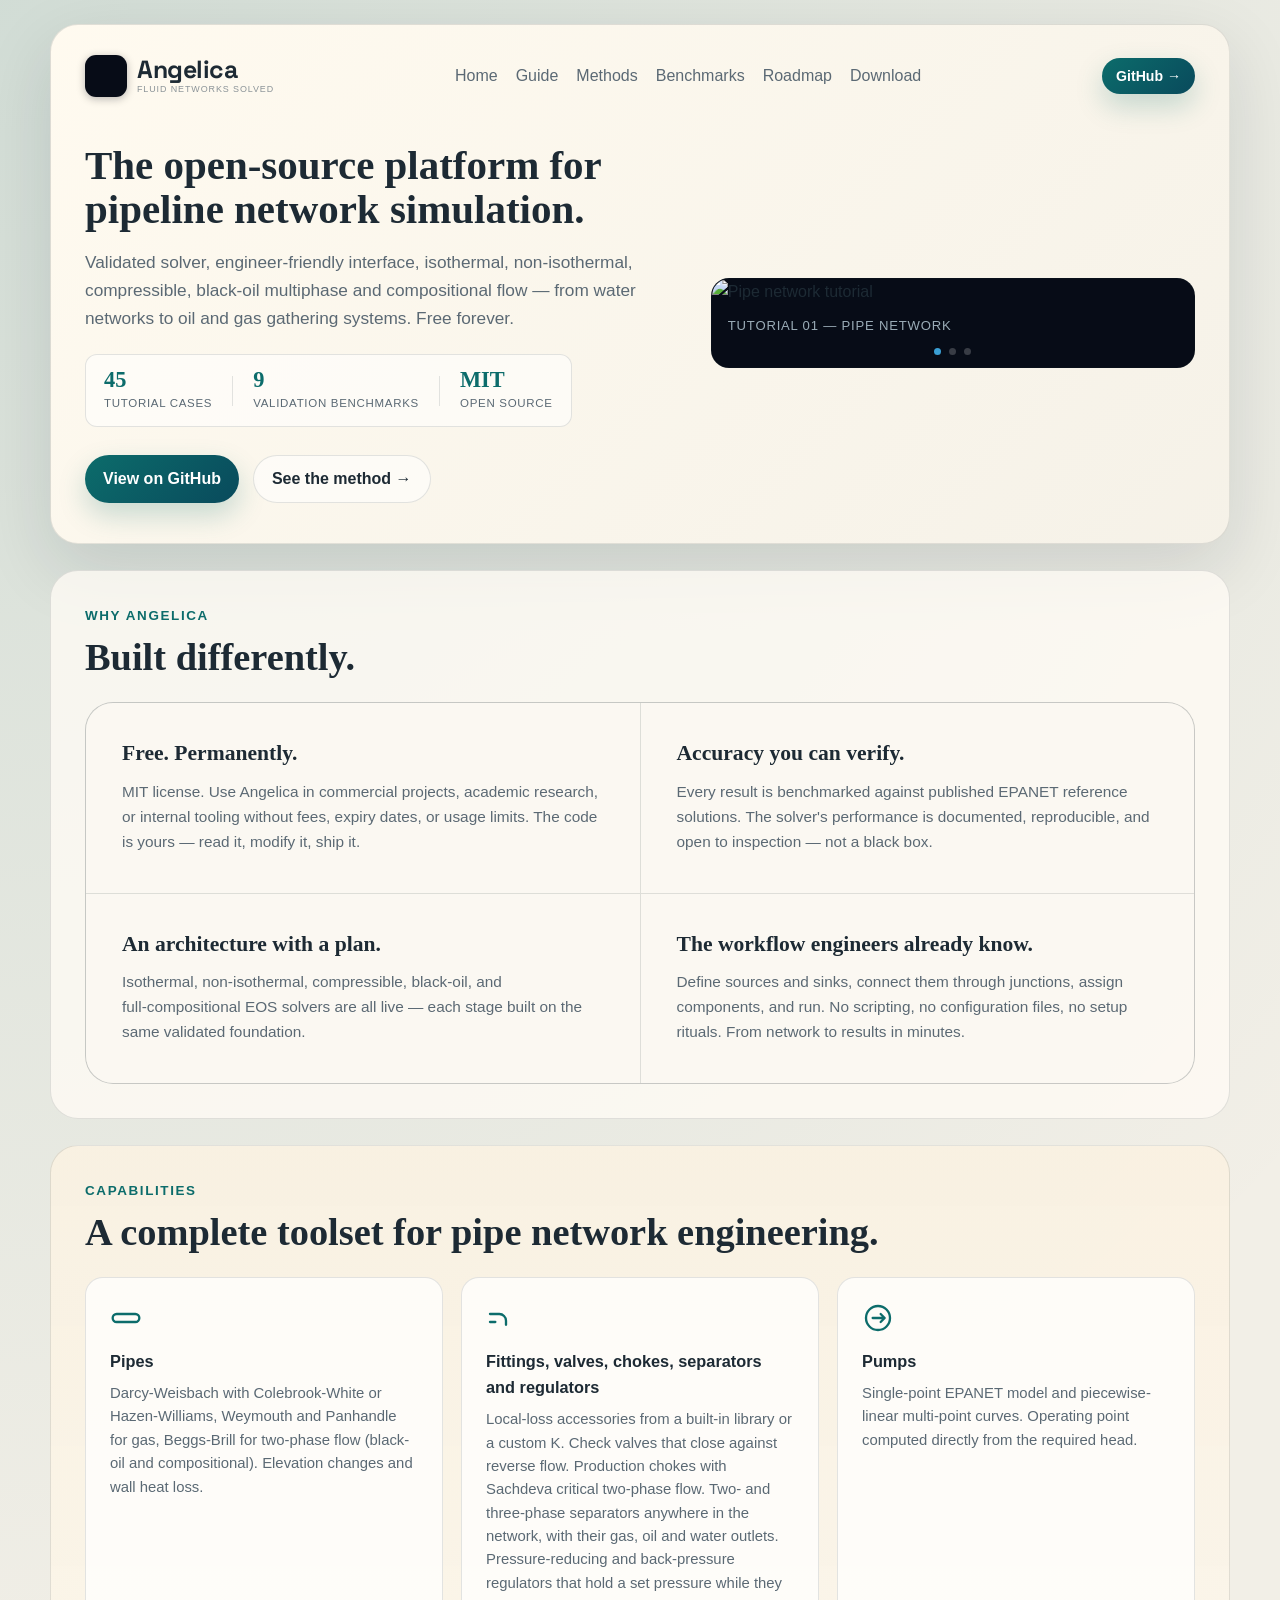
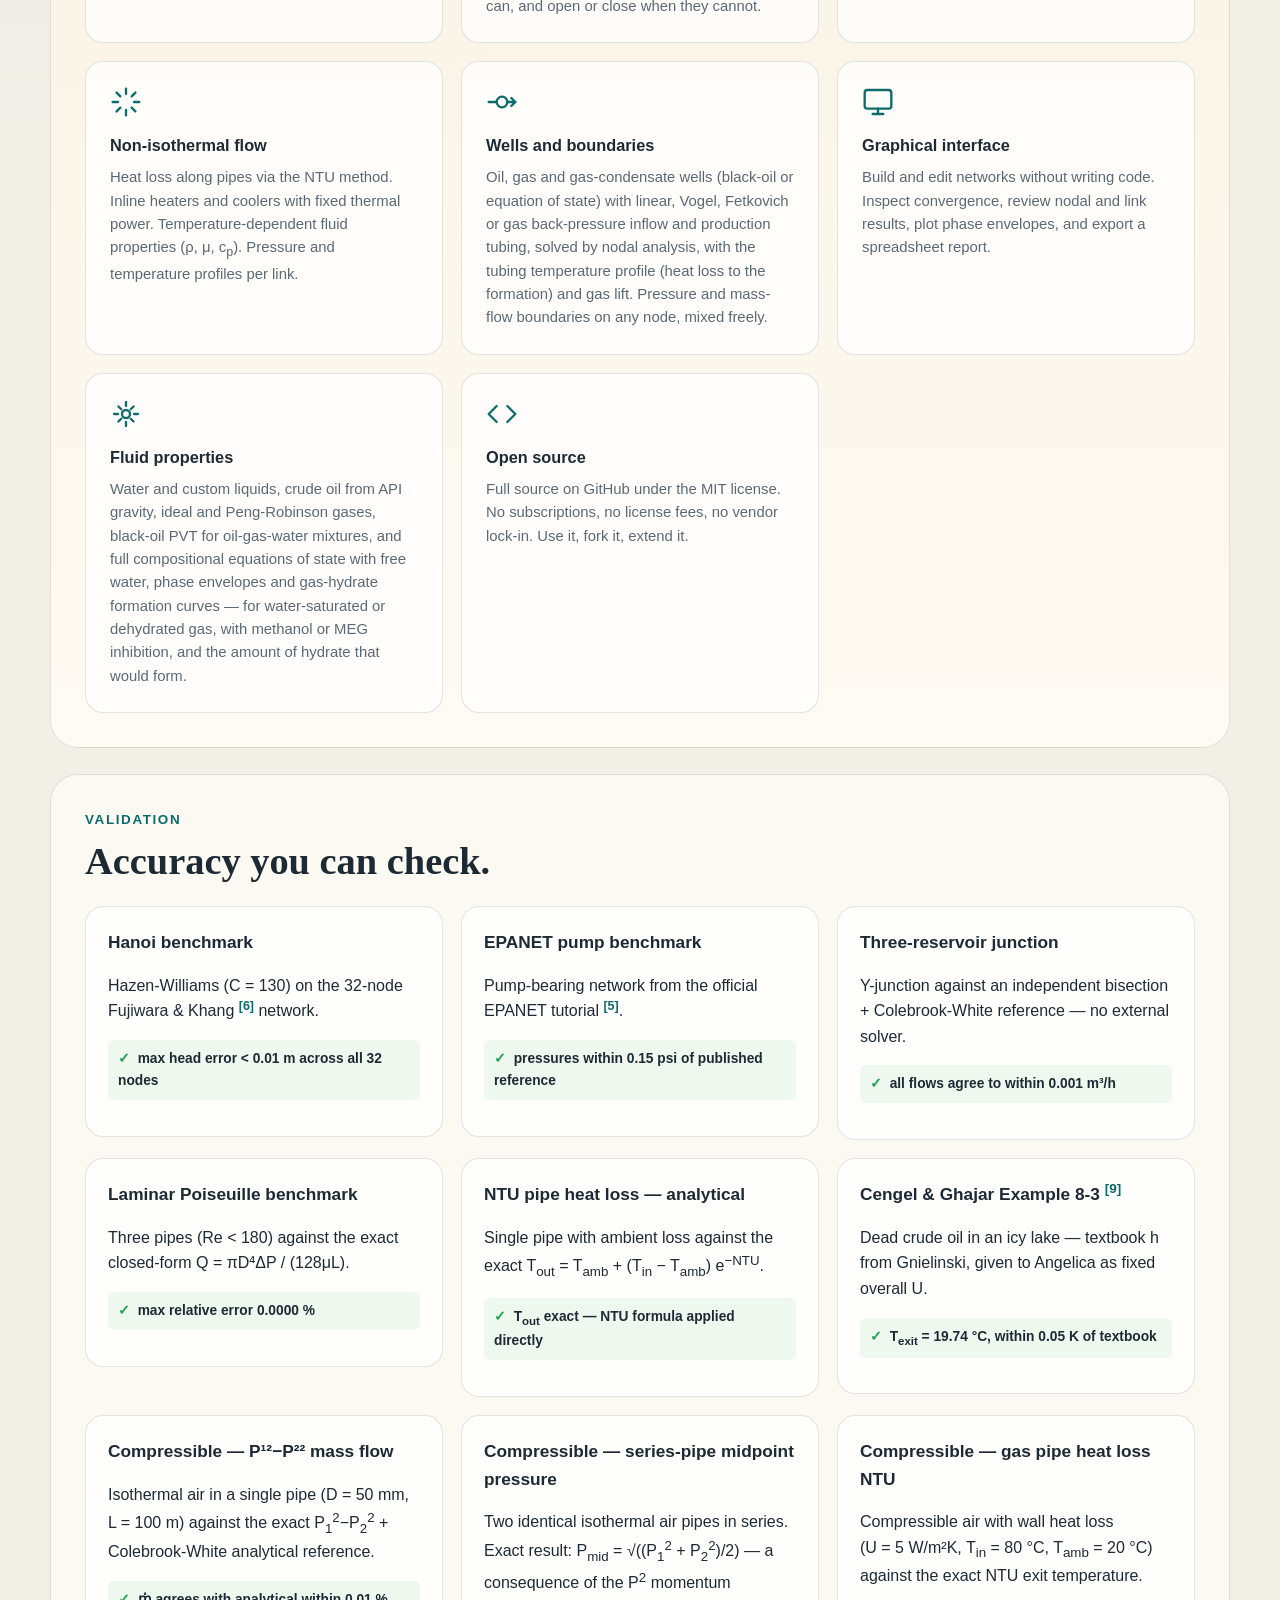
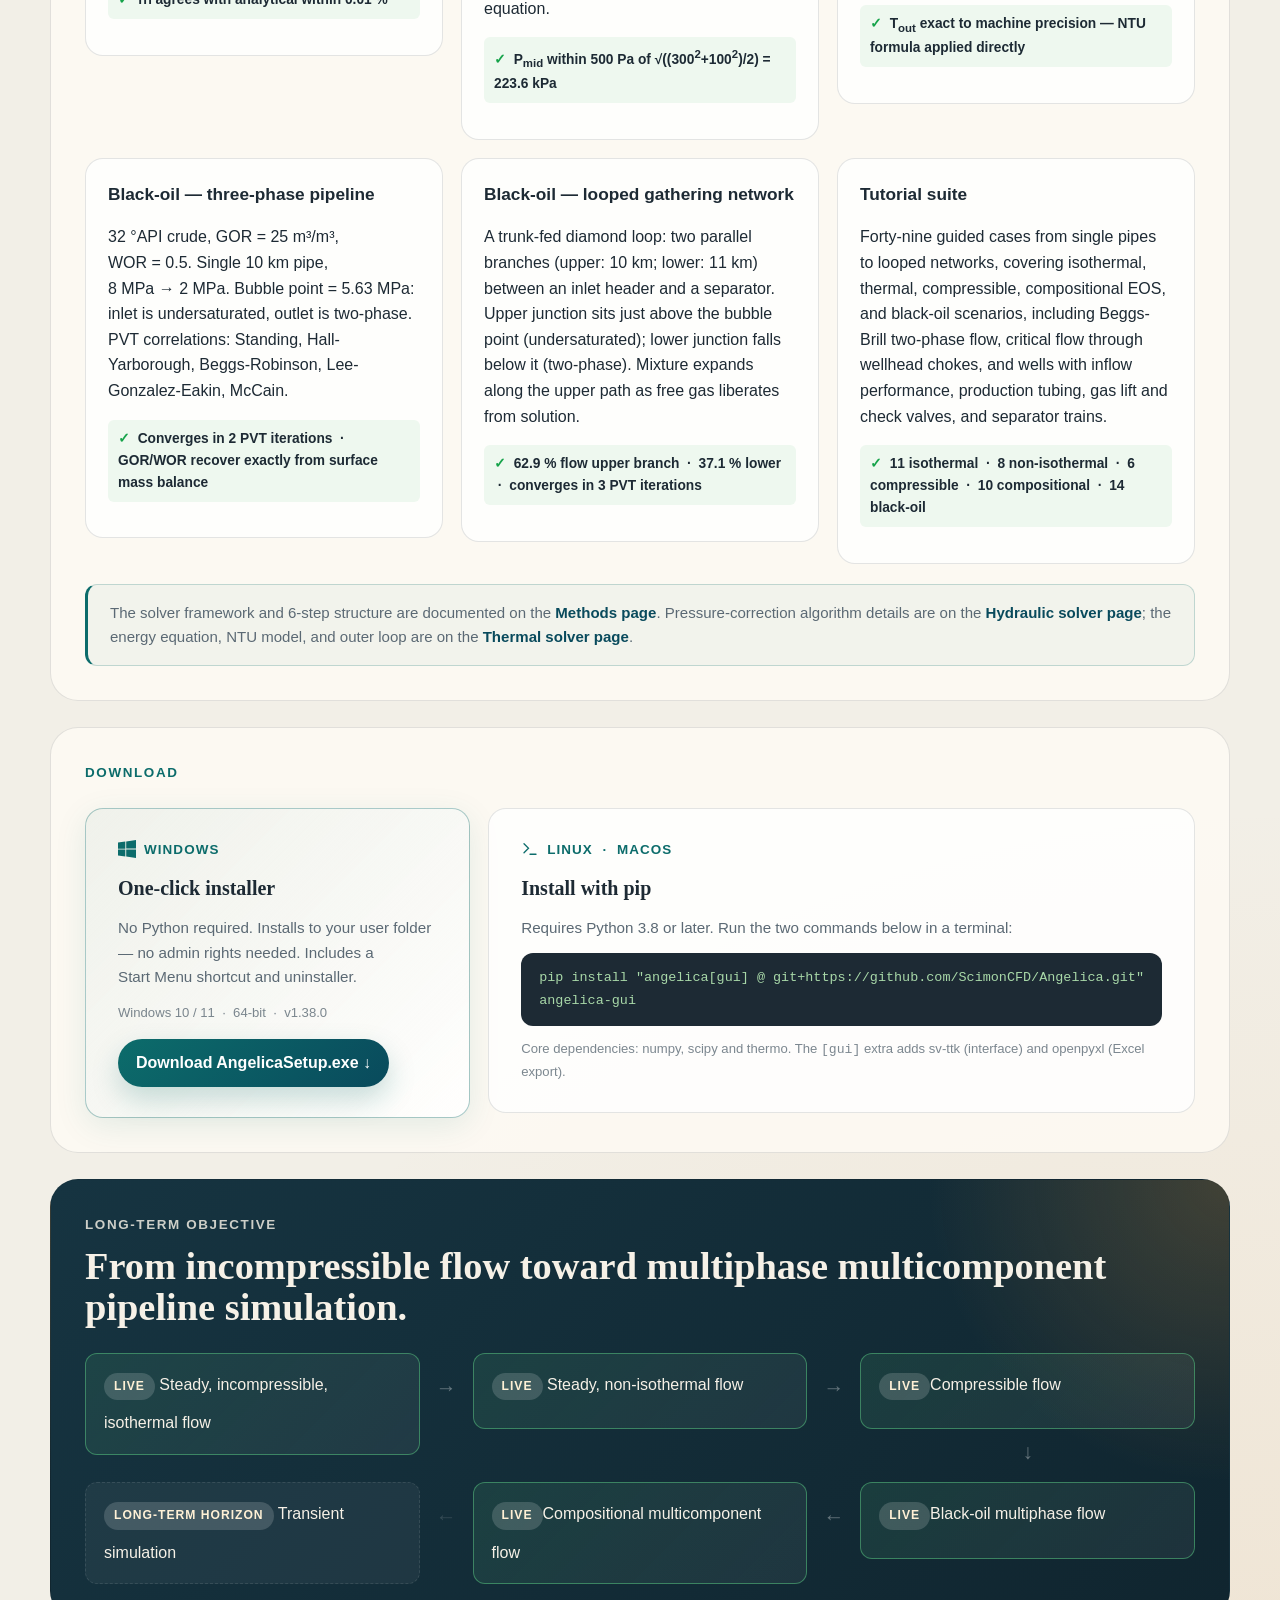
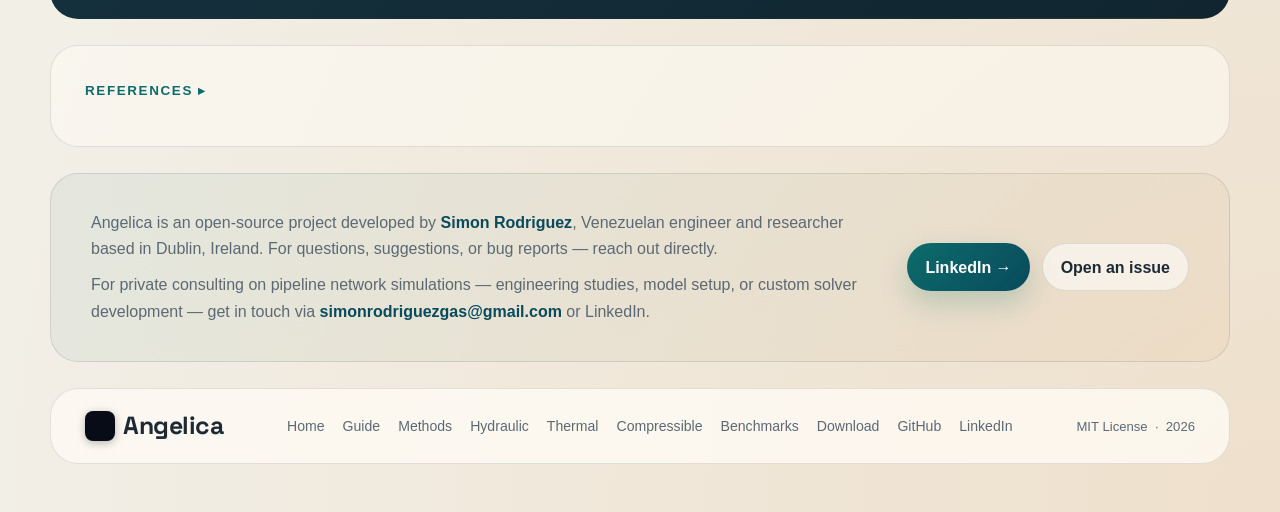
==== commit a43a2346: "Angelica 1.38.0: pipe wall heat transfer" ====
--- a/index.html
+++ b/index.html
@@ -30,7 +30,7 @@
       "downloadUrl": "https://github.com/ScimonCFD/Angelica/releases/latest",
       "applicationCategory": "EngineeringApplication",
       "operatingSystem": "Windows, Linux, macOS",
-      "softwareVersion": "1.37.0",
+      "softwareVersion": "1.38.0",
       "license": "https://opensource.org/licenses/MIT",
       "author": {
         "@type": "Person",
@@ -359,7 +359,7 @@
               </div>
               <h3>One-click installer</h3>
               <p>No Python required. Installs to your user folder — no admin rights needed. Includes a Start&nbsp;Menu shortcut and uninstaller.</p>
-              <p class="download-meta">Windows 10 / 11 &nbsp;&middot;&nbsp; 64-bit &nbsp;&middot;&nbsp; v1.37.0</p>
+              <p class="download-meta">Windows 10 / 11 &nbsp;&middot;&nbsp; 64-bit &nbsp;&middot;&nbsp; v1.38.0</p>
               <a class="button primary download-btn"
                  href="https://github.com/ScimonCFD/Angelica/releases/latest/download/AngelicaSetup.exe"
                  target="_blank" rel="noreferrer">
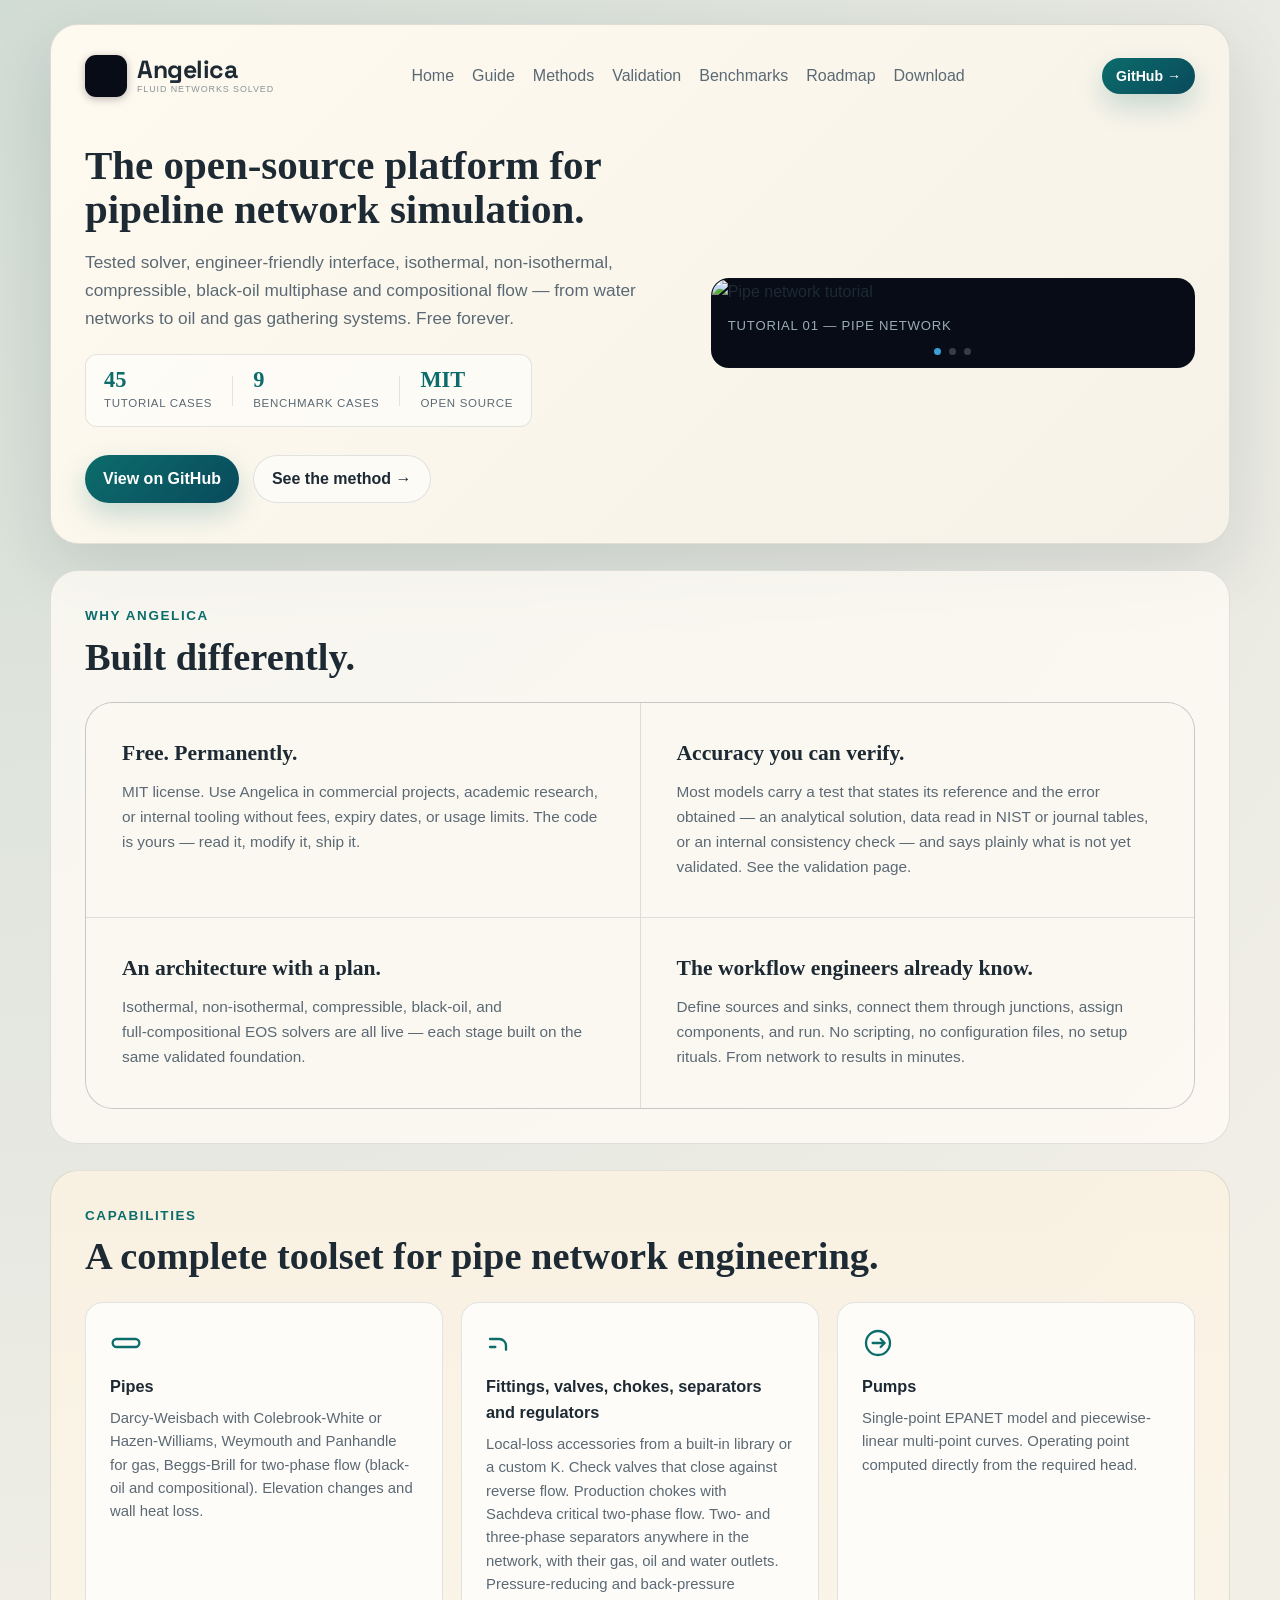
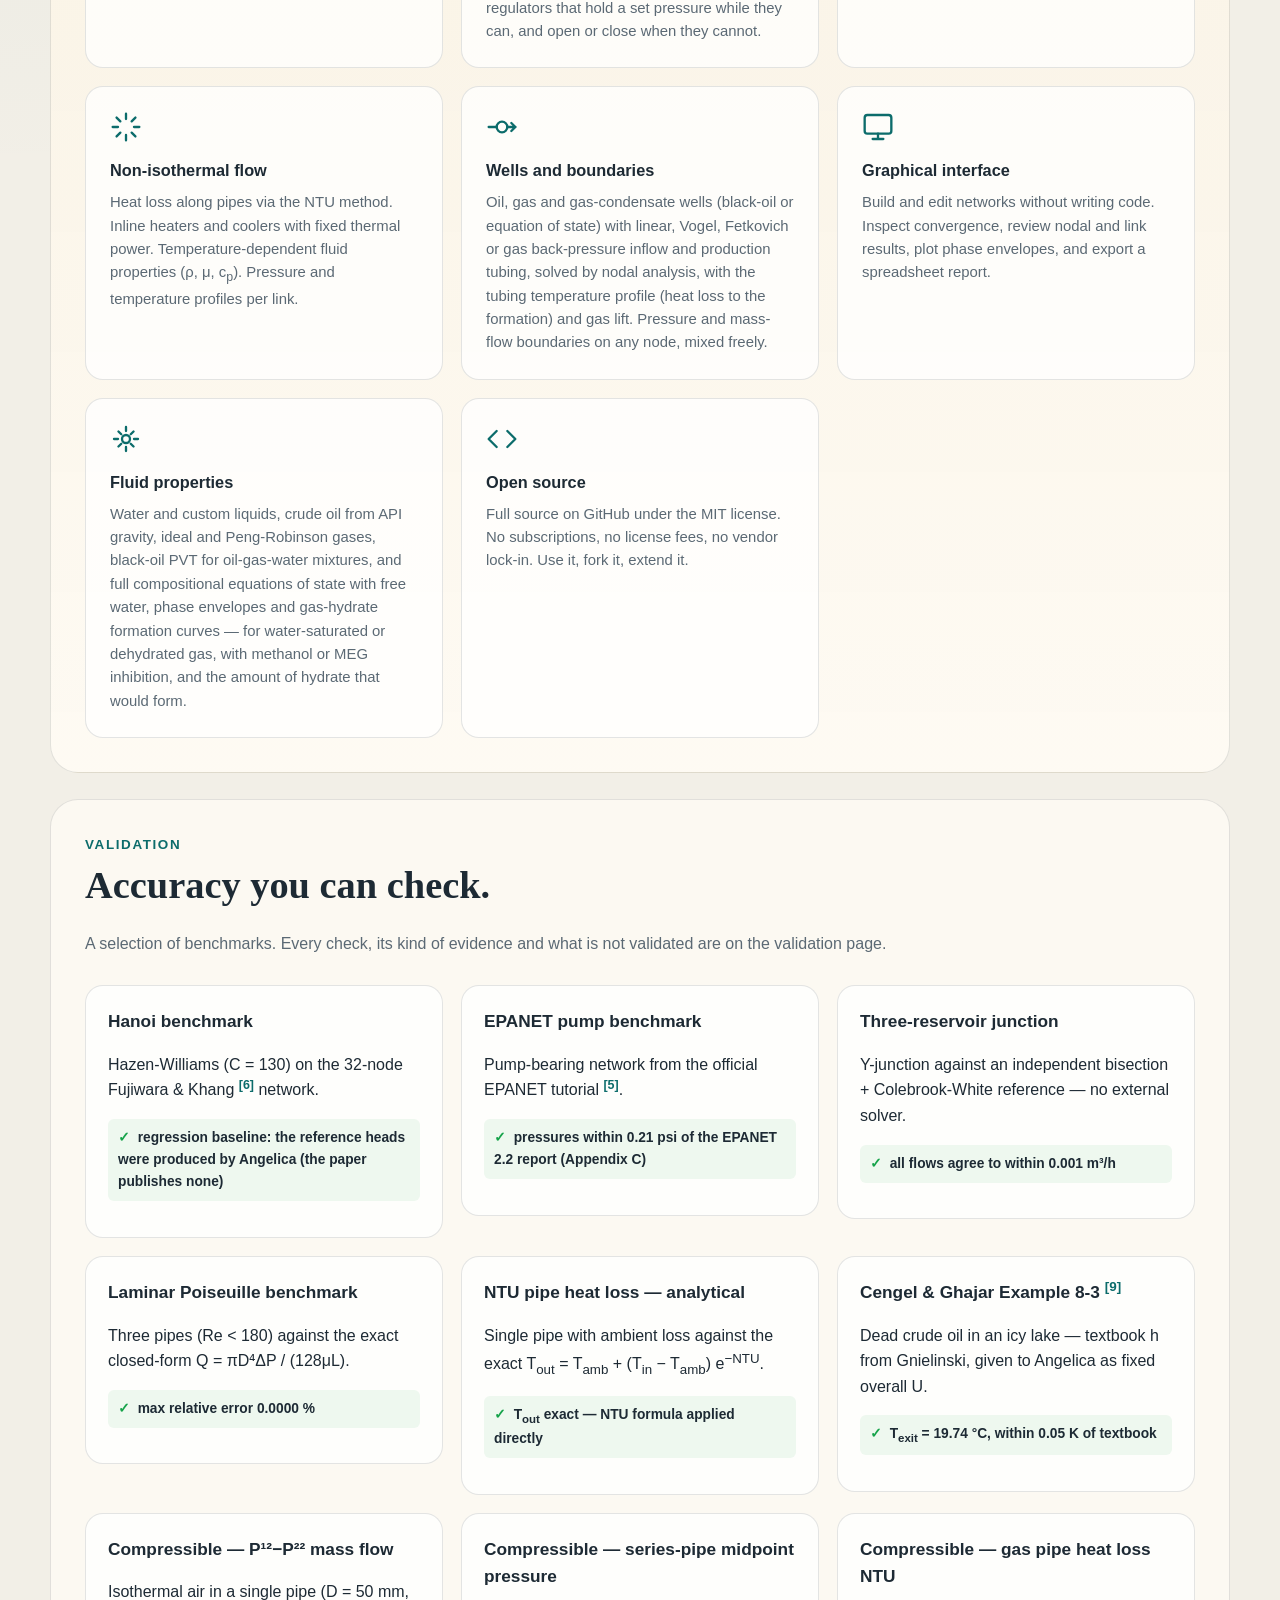
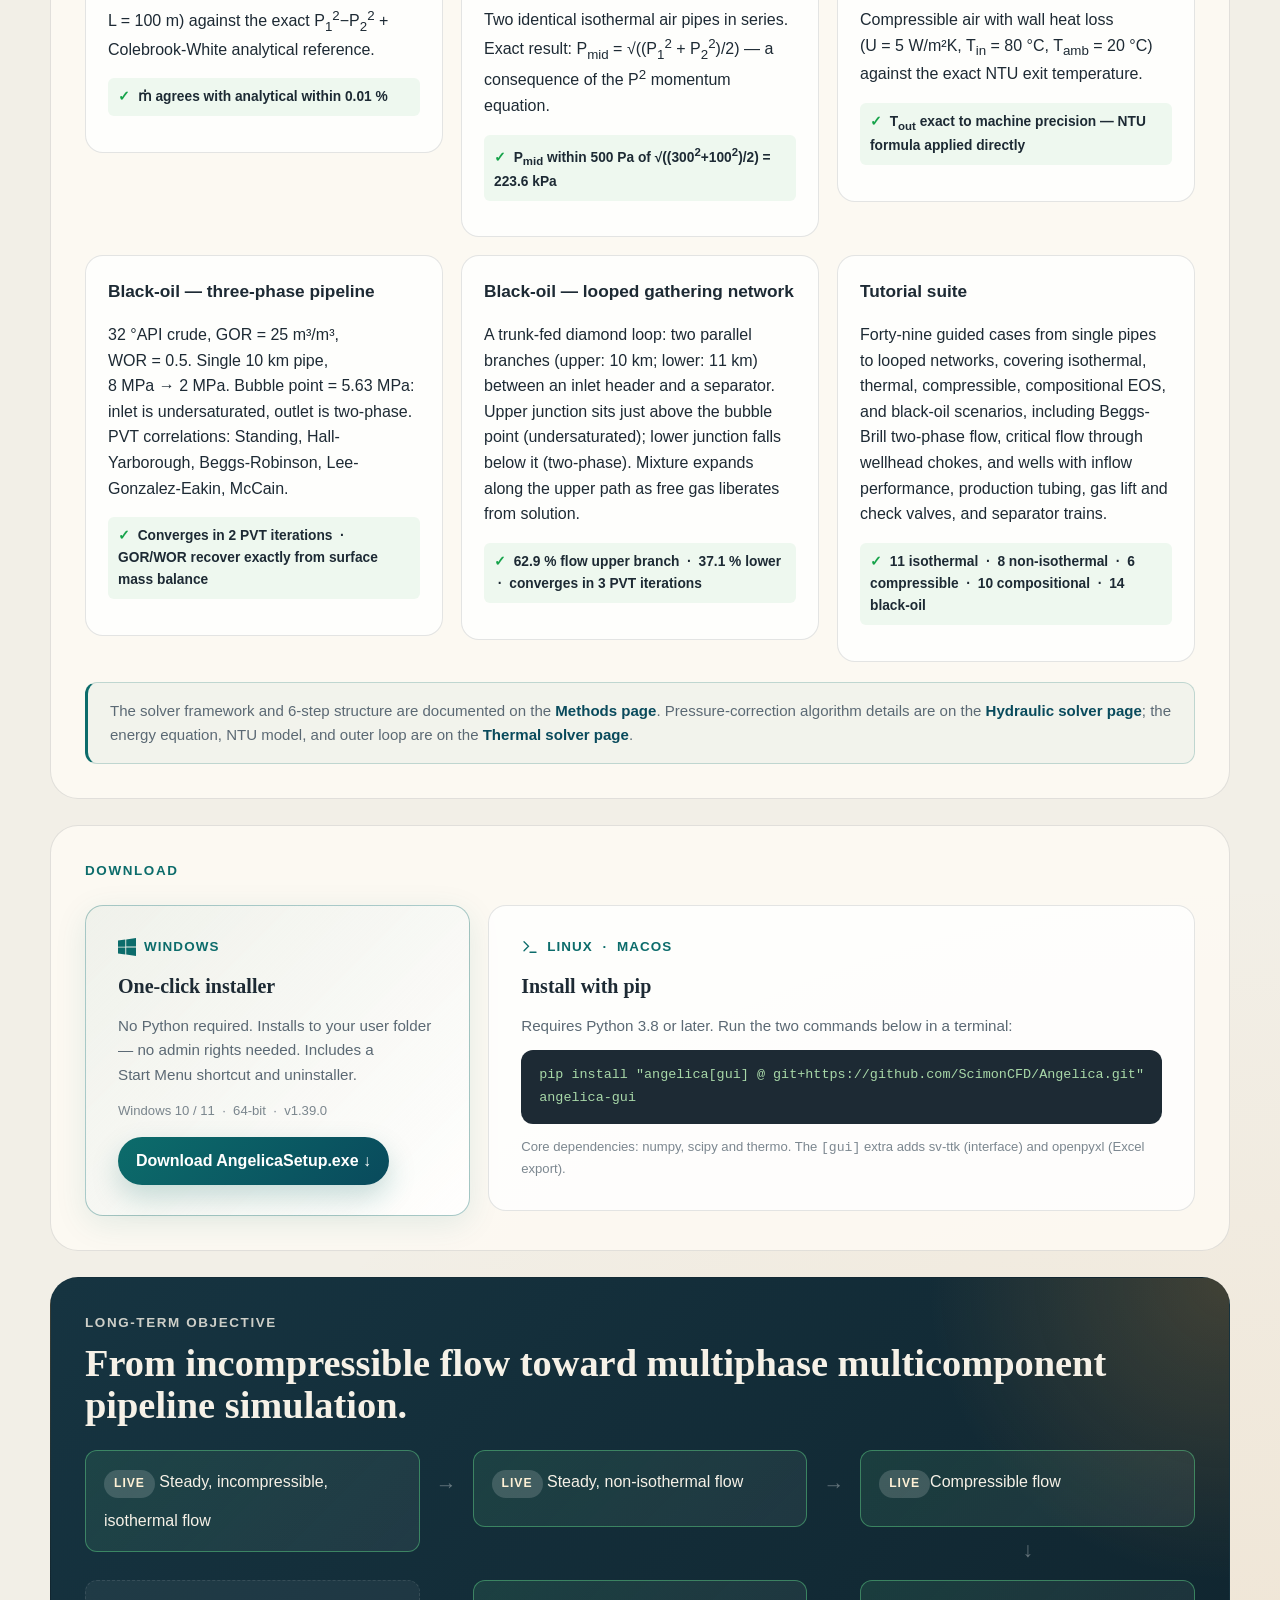
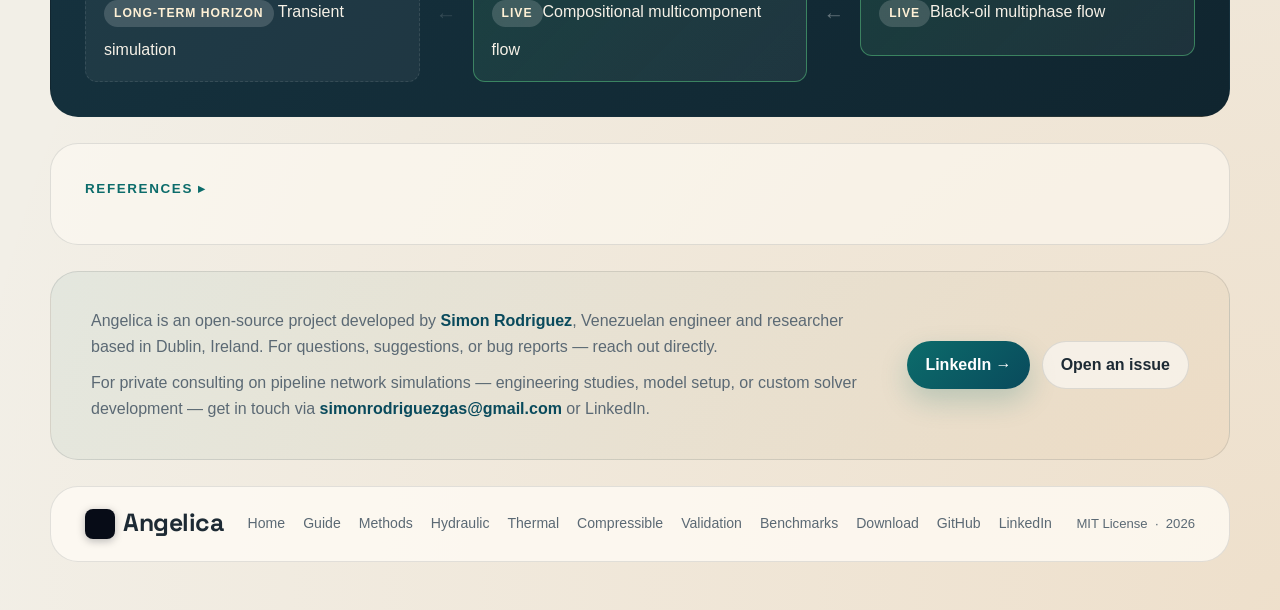
==== commit dd2ade31: "Angelica 1.39.0: validation page; corrected benchmark claims" ====
--- a/index.html
+++ b/index.html
@@ -10,7 +10,7 @@
     />
     <meta property="og:type"        content="website" />
     <meta property="og:title"       content="Angelica — Pipeline Network Simulation" />
-    <meta property="og:description" content="The open-source platform for pipeline network simulation. Validated solver, graphical interface, MIT licensed. No subscriptions. No lock-in." />
+    <meta property="og:description" content="The open-source platform for pipeline network simulation. Tested solver with a public validation record, graphical interface, MIT licensed. No subscriptions. No lock-in." />
     <meta property="og:url"         content="https://scimonCFD.github.io/Angelica_website/" />
     <meta name="twitter:card"       content="summary_large_image" />
     <meta property="og:image"       content="https://scimonCFD.github.io/Angelica_website/assets/slide_pipe.svg" />
@@ -30,7 +30,7 @@
       "downloadUrl": "https://github.com/ScimonCFD/Angelica/releases/latest",
       "applicationCategory": "EngineeringApplication",
       "operatingSystem": "Windows, Linux, macOS",
-      "softwareVersion": "1.38.0",
+      "softwareVersion": "1.39.0",
       "license": "https://opensource.org/licenses/MIT",
       "author": {
         "@type": "Person",
@@ -58,6 +58,7 @@
             <a href="index.html">Home</a>
             <a href="guide.html">Guide</a>
             <a href="methods.html">Methods</a>
+            <a href="validation.html">Validation</a>
             <a href="#benchmarks">Benchmarks</a>
             <a href="#roadmap">Roadmap</a>
             <a href="#download">Download</a>
@@ -69,7 +70,7 @@
           <div class="hero-copy">
             <h1>The open&#8209;source platform for pipeline network simulation.</h1>
             <p class="hero-text">
-              Validated solver, engineer&#8209;friendly interface, isothermal,
+              Tested solver, engineer&#8209;friendly interface, isothermal,
               non&#8209;isothermal, compressible, black&#8209;oil multiphase and
               compositional flow — from water networks to oil and gas gathering
               systems. Free forever.
@@ -83,7 +84,7 @@
               <div class="stat-divider"></div>
               <div class="stat">
                 <span class="stat-value">9</span>
-                <span class="stat-label">Validation benchmarks</span>
+                <span class="stat-label">Benchmark cases</span>
               </div>
               <div class="stat-divider"></div>
               <div class="stat">
@@ -143,9 +144,10 @@
 
             <div class="value-card">
               <h3>Accuracy you can verify.</h3>
-              <p>Every result is benchmarked against published EPANET reference
-                solutions. The solver's performance is documented, reproducible,
-                and open to inspection — not a black box.</p>
+              <p>Most models carry a test that states its reference and the error
+                obtained — an analytical solution, data read in NIST or journal tables,
+                or an internal consistency check — and says plainly what is not yet
+                validated. See the <a href="validation.html">validation page</a>.</p>
             </div>
 
             <div class="value-card">
@@ -269,16 +271,18 @@
             <p class="eyebrow">Validation</p>
             <h2>Accuracy you can check.</h2>
           </div>
+          <p class="section-intro">A selection of benchmarks. Every check, its kind of evidence
+            and what is not validated are on the <a href="validation.html">validation page</a>.</p>
           <div class="cards">
             <article class="info-card">
               <h3>Hanoi benchmark</h3>
               <p>Hazen-Williams (C&nbsp;=&nbsp;130) on the 32-node Fujiwara &amp; Khang <a href="#ref-6" class="cite">[6]</a> network.</p>
-              <p class="bench-result">max head error &lt; 0.01 m across all 32 nodes</p>
+              <p class="bench-result">regression baseline: the reference heads were produced by Angelica (the paper publishes none)</p>
             </article>
             <article class="info-card">
               <h3>EPANET pump benchmark</h3>
               <p>Pump-bearing network from the official EPANET tutorial <a href="#ref-5" class="cite">[5]</a>.</p>
-              <p class="bench-result">pressures within 0.15 psi of published reference</p>
+              <p class="bench-result">pressures within 0.21 psi of the EPANET 2.2 report (Appendix C)</p>
             </article>
             <article class="info-card">
               <h3>Three-reservoir junction</h3>
@@ -359,7 +363,7 @@
               </div>
               <h3>One-click installer</h3>
               <p>No Python required. Installs to your user folder — no admin rights needed. Includes a Start&nbsp;Menu shortcut and uninstaller.</p>
-              <p class="download-meta">Windows 10 / 11 &nbsp;&middot;&nbsp; 64-bit &nbsp;&middot;&nbsp; v1.38.0</p>
+              <p class="download-meta">Windows 10 / 11 &nbsp;&middot;&nbsp; 64-bit &nbsp;&middot;&nbsp; v1.39.0</p>
               <a class="button primary download-btn"
                  href="https://github.com/ScimonCFD/Angelica/releases/latest/download/AngelicaSetup.exe"
                  target="_blank" rel="noreferrer">
@@ -463,6 +467,7 @@
           <a href="hydraulic.html">Hydraulic</a>
           <a href="thermal.html">Thermal</a>
           <a href="compressible.html">Compressible</a>
+            <a href="validation.html">Validation</a>
           <a href="#benchmarks">Benchmarks</a>
           <a href="#download">Download</a>
           <a href="https://github.com/ScimonCFD/Angelica" target="_blank" rel="noreferrer">GitHub</a>
